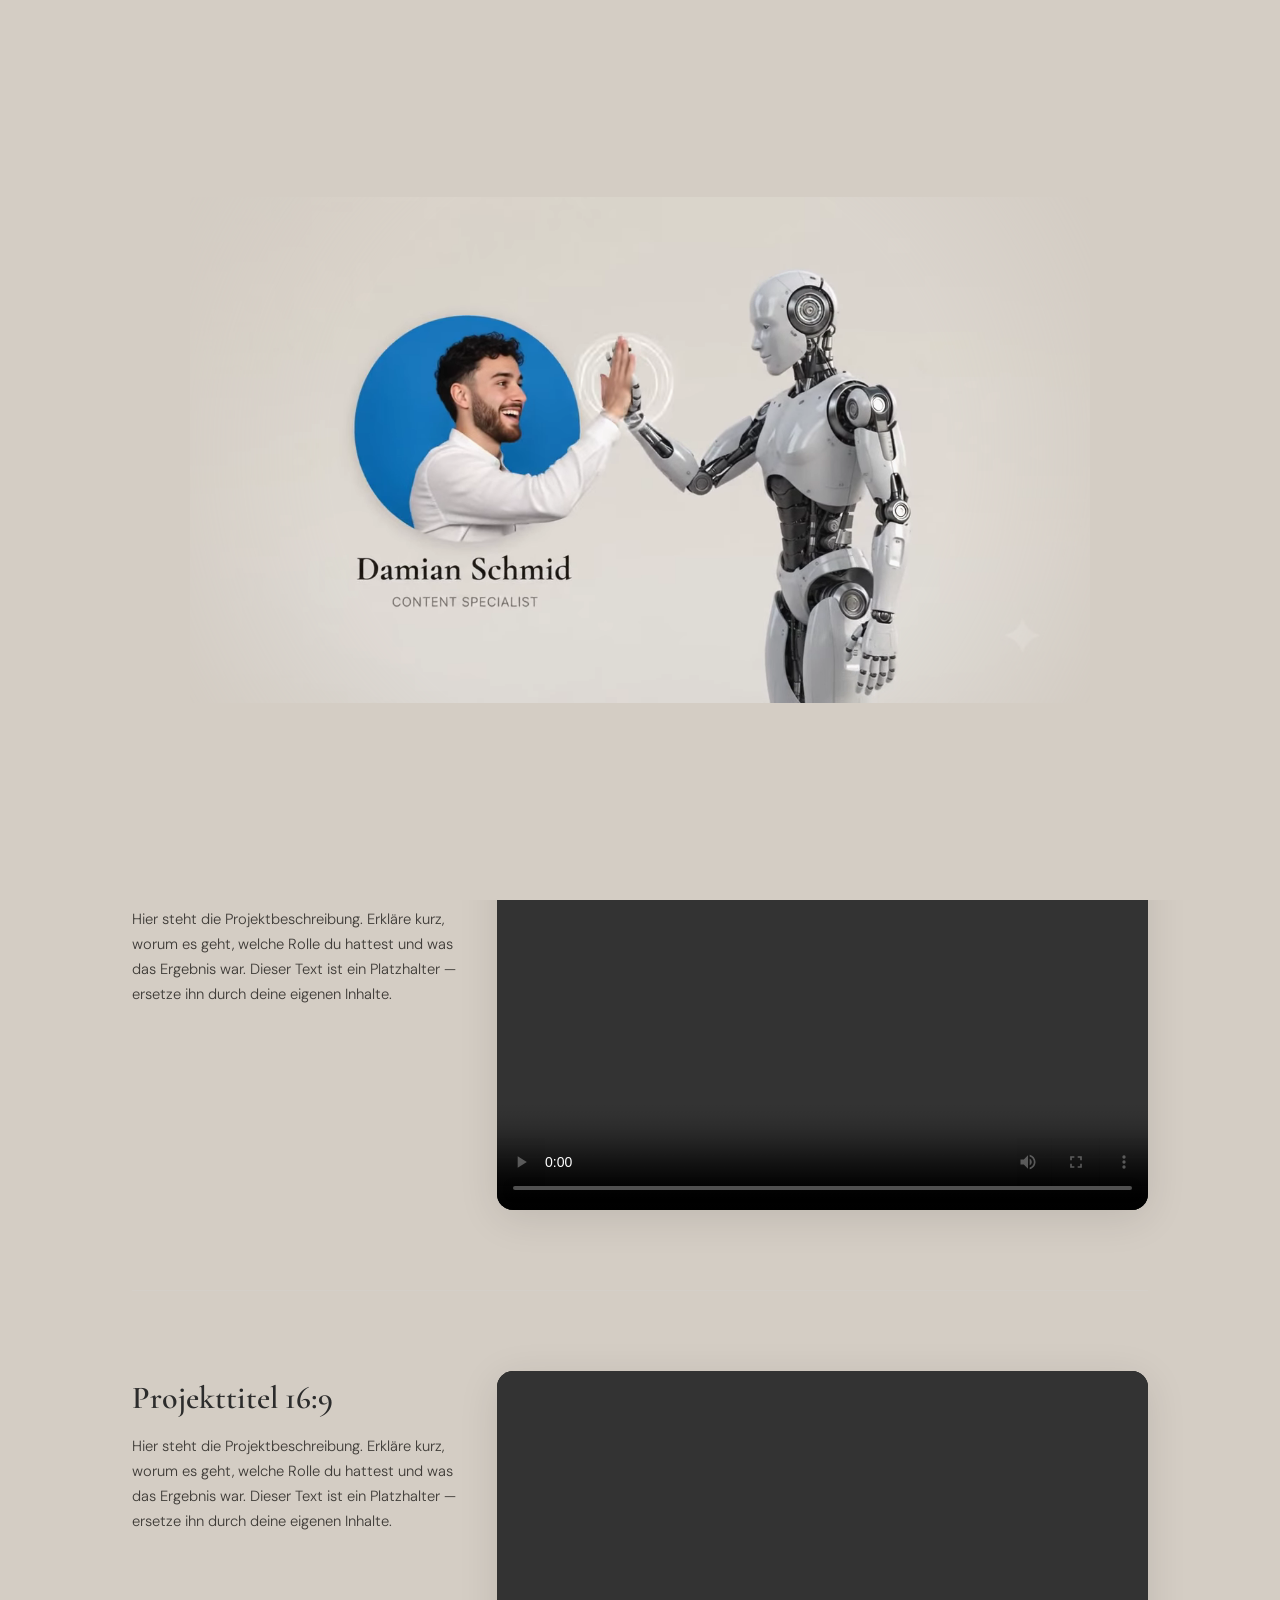
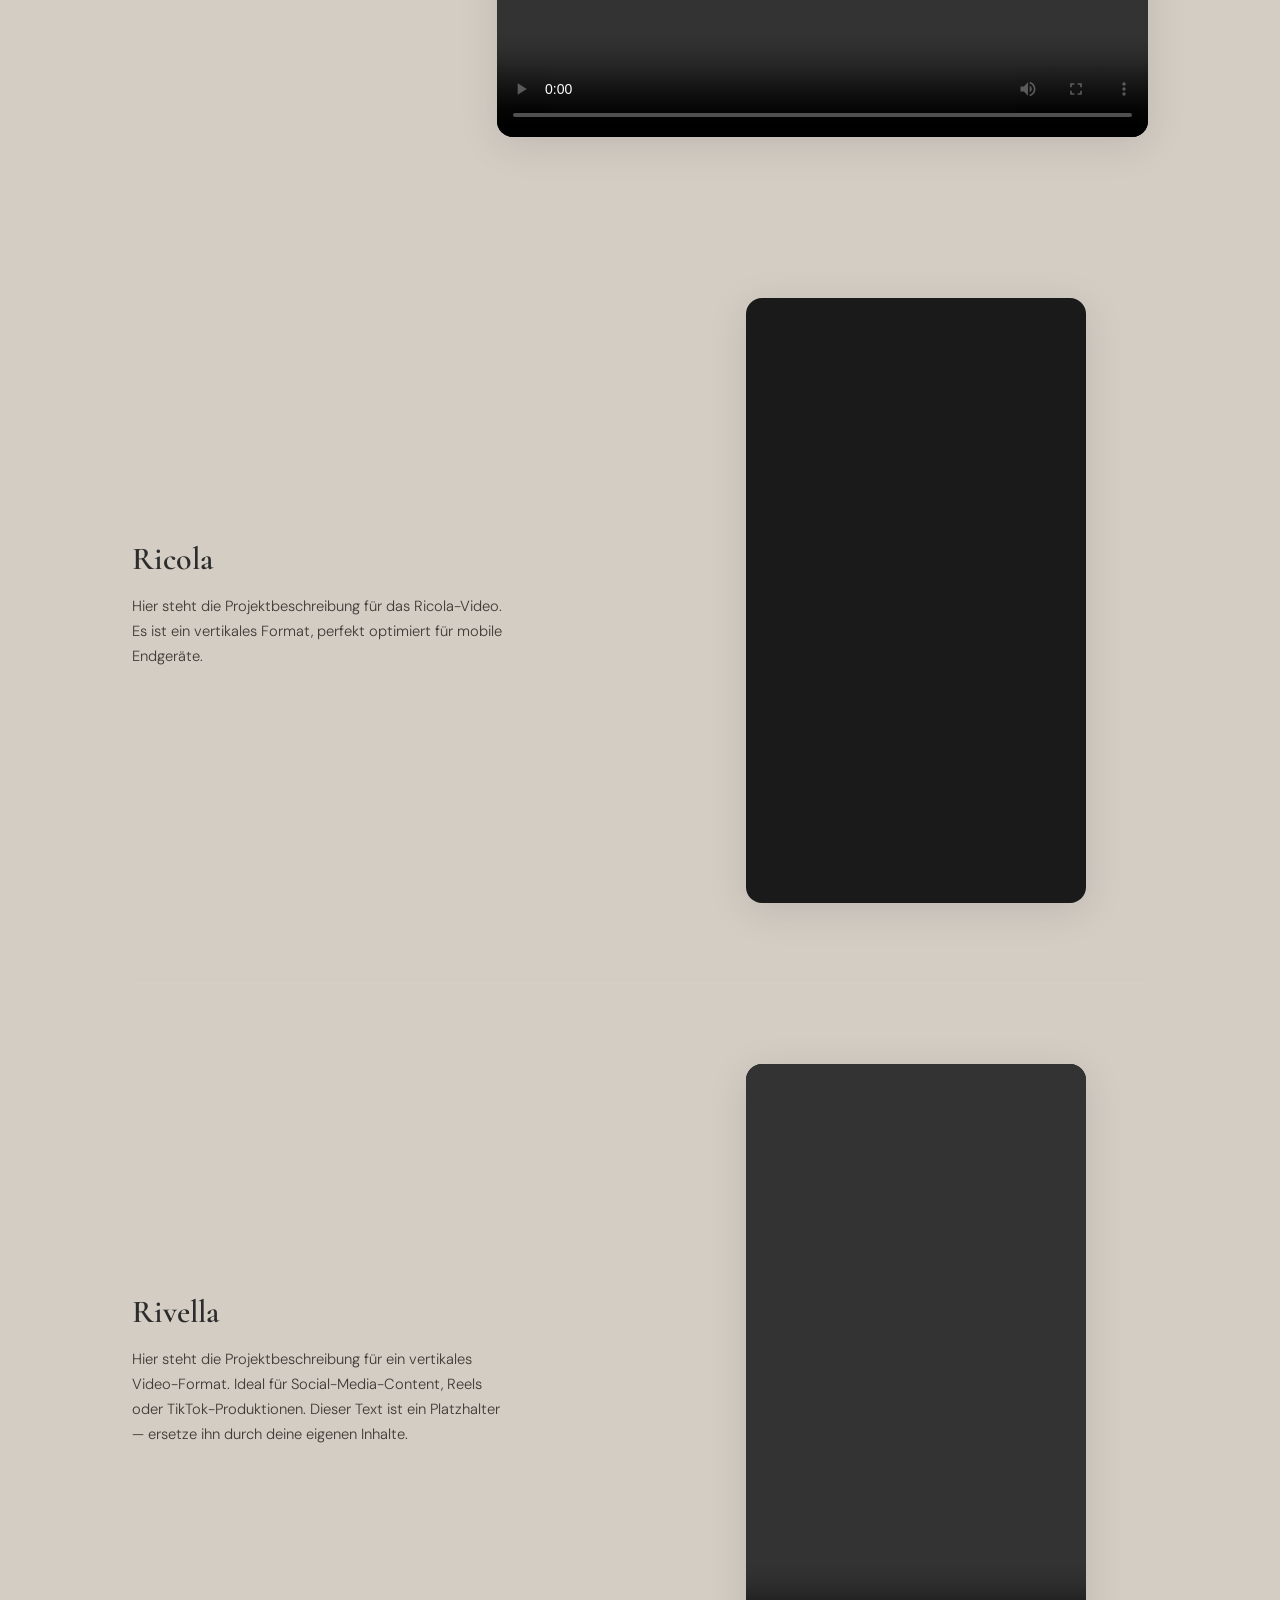
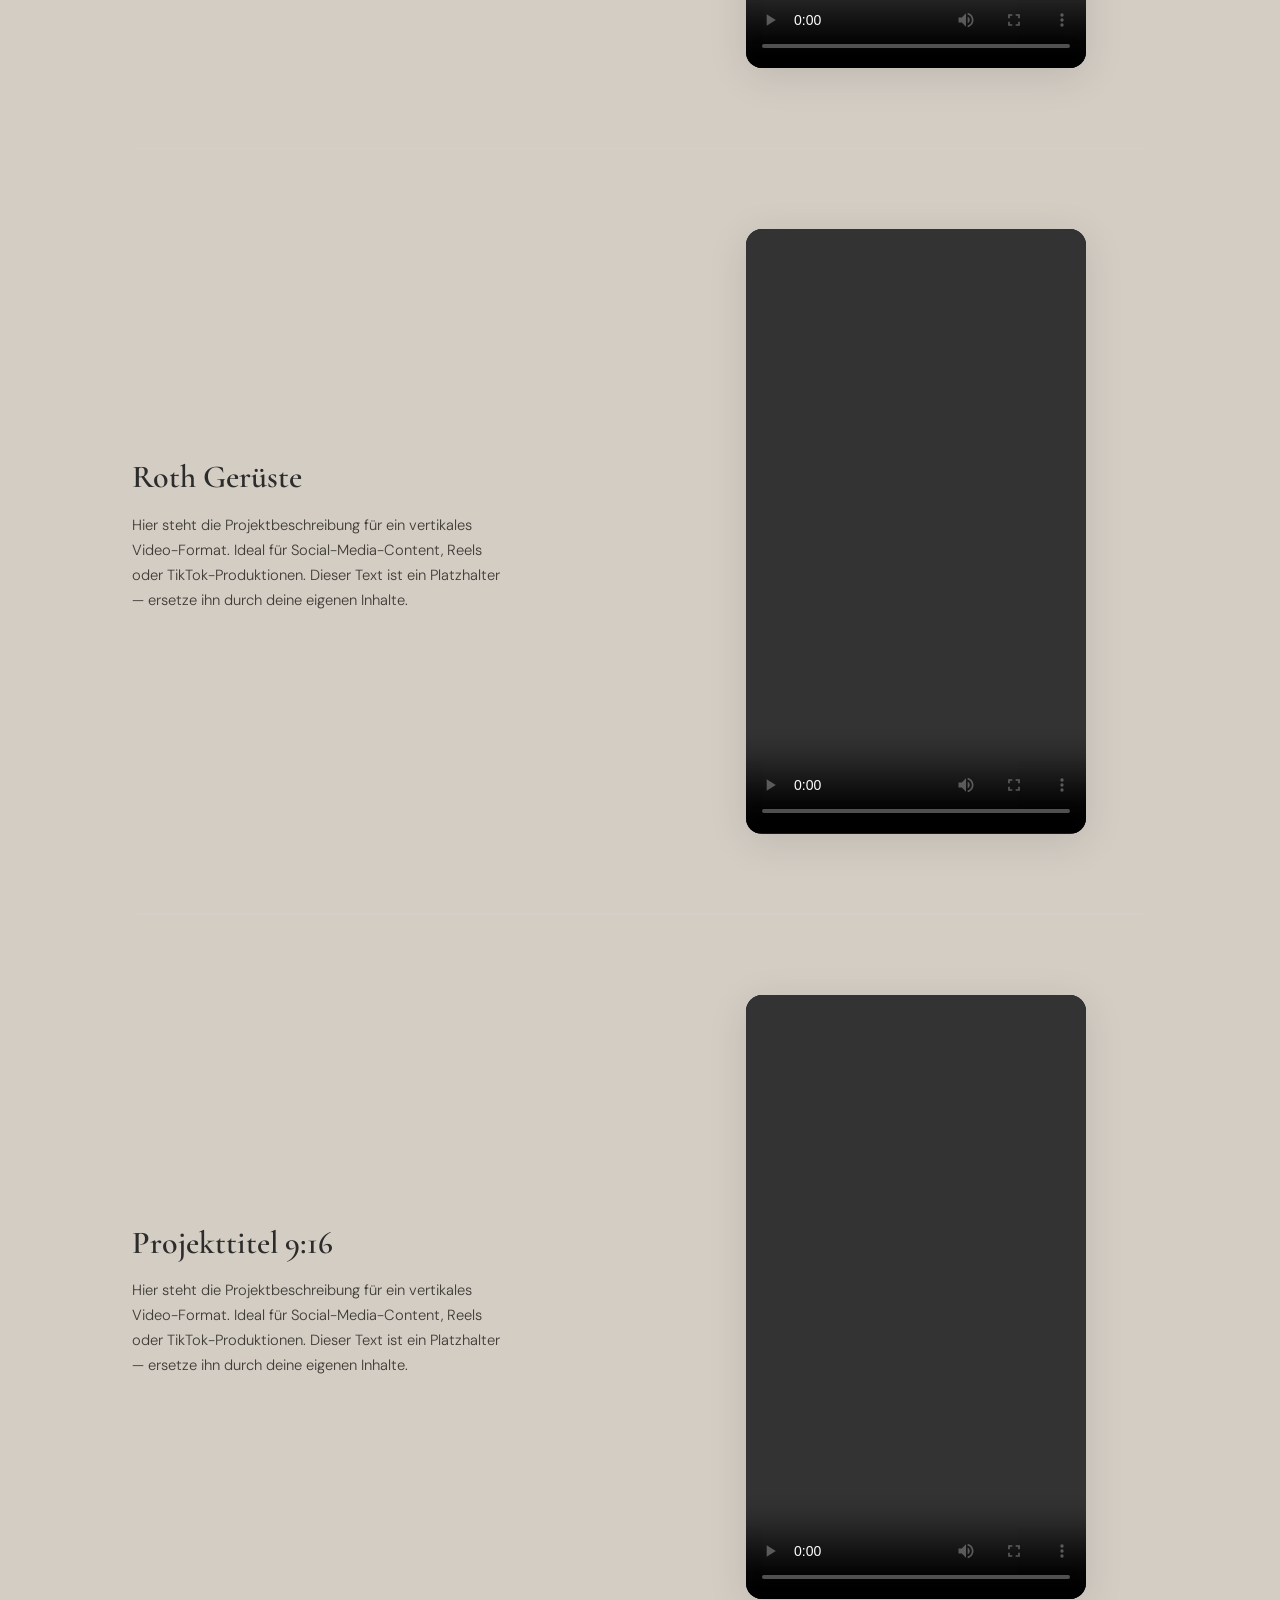
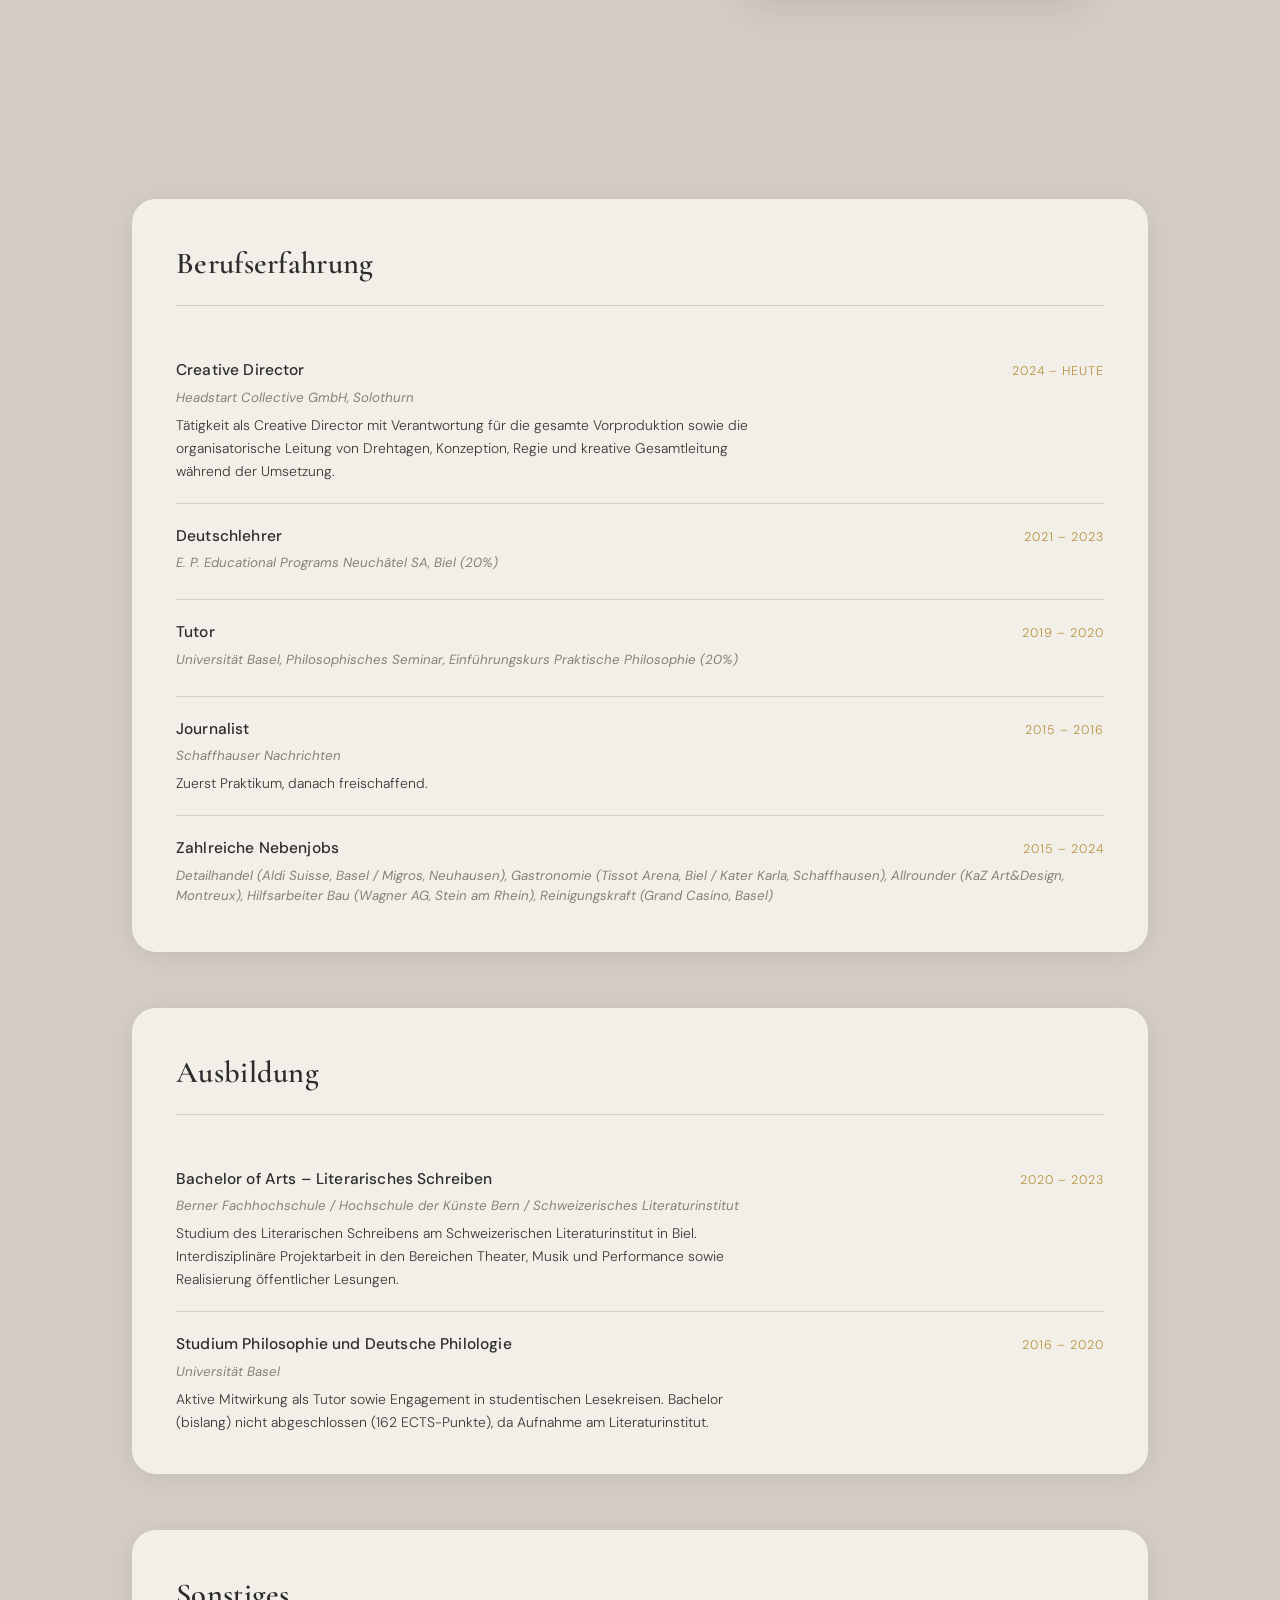
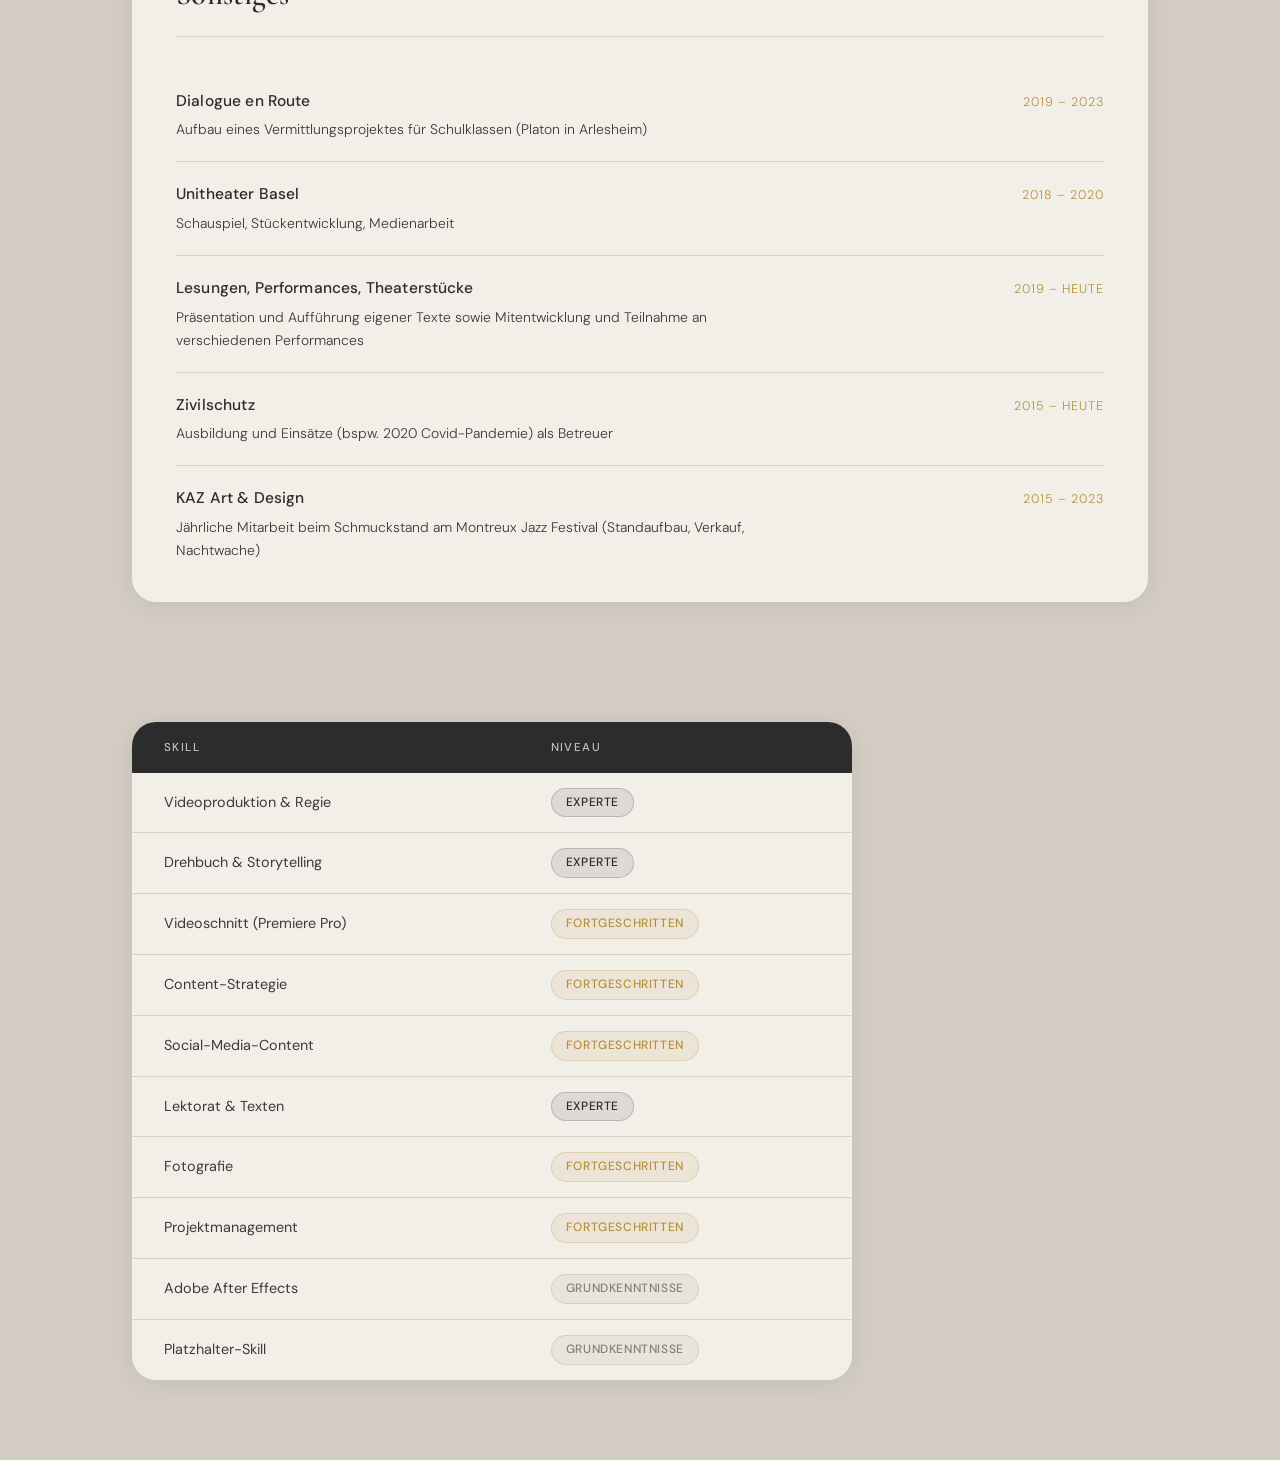
==== index.html @ 7daab833 "Add files via upload" ====
<!DOCTYPE html>
<html lang="de">

<head>
    <meta charset="utf-8">
    <meta name="viewport" content="width=device-width, initial-scale=1">
    <title>Portfolio Damian Schmid</title>

    <meta name="description" content="Portfolio von Damian Schmid - Content Specialist.">
    <meta property="og:title" content="Portfolio Damian Schmid">
    <meta property="og:description" content="Lebenslauf, Portfolio und Skills von Damian Schmid.">
    <meta property="og:image" content="Porftolio-Vorschau.png">
    <meta property="og:type" content="website">
    <meta name="robots" content="noindex, nofollow">

    <link rel="icon" href="favicon.ico" type="image/x-icon">

    <!-- Schriften: Cormorant Garamond (Display) + DM Sans (Body) -->
    <link rel="preconnect" href="https://fonts.googleapis.com">
    <link rel="preconnect" href="https://fonts.gstatic.com" crossorigin>
    <link href="https://fonts.googleapis.com/css2?family=Cormorant+Garamond:wght@400;500;600&family=DM+Sans:wght@300;400;500&display=swap" rel="stylesheet">

    <link rel="stylesheet" href="style.css">
</head>

<body>

<!-- ============================================================
     STARTBILDSCHIRM (Stage)
     Sichtbar beim ersten Laden. Wird beim Scrollen zur Kopfleiste.
     Klick auf Profilbild -> sanft zurück zum Start.
     ============================================================ -->
<div class="stage" id="stage">

    <!-- Linke Seite: Profilbild + Name + Untertitel -->
    <div class="profile-part">
        <img src="profilbild.jpg" class="profile-pic" alt="Damian Schmid" id="profilePic" title="Zurück zum Start">
        <div class="profile-text">
            <h1 class="name">Damian Schmid</h1>
            <p class="subtitle">Content Specialist</p>
        </div>
    </div>

    <!-- Navigation (nur sichtbar im Header-Modus) -->
    <nav class="main-nav" id="mainNav">
        <button class="nav-btn active" data-section="portfolio" onclick="showSection('portfolio')">Portfolio</button>
        <button class="nav-btn" data-section="cv" onclick="showSection('cv')">CV</button>
        <button class="nav-btn" data-section="skills" onclick="showSection('skills')">Skills</button>
    </nav>

    <!-- Rechte Seite: Intro-Video (erscheint beim Scrollen) -->
    <div class="video-part" id="videoPart">
        <div class="video-wrapper-16-9 video-container">
            <video id="myVideo" autoplay muted playsinline poster="vortest.png" class="local-video">
    <source src="test2_web.mp4" type="video/mp4">
    <source src="test2.webm" type="video/webm">
    Dein Browser unterstützt keine Videos.
</video>
        </div>
    </div>

</div><!-- /stage -->


<!-- ============================================================
     HAUPTINHALT
     Erscheint nach dem Startbildschirm. Enthält alle drei Sektionen.
     ============================================================ -->
<main class="main-content" id="mainContent">


    <!-- ----------------------------------------------------------
         SEKTION 1: PORTFOLIO
         Zwei Vorlagen als Platzhalter: 16:9 und 9:16.
         Einfach duplizieren für weitere Projekte.
         ---------------------------------------------------------- -->
    <section class="section-panel" id="section-portfolio">
        <div class="section-inner">
            <h1 class="section-main-title">Portfolio</h1>


            <!-- *** VORLAGE 1: 16:9 (Querformat) ***
                 Dupliziere diesen Block für weitere 16:9-Projekte. -->
            <article class="project-card project-landscape">
                <div class="project-info">
                    <h2 class="project-title">Video 16:9</h2>
                    <p class="project-desc">
                        Hier steht die Projektbeschreibung. Erkläre kurz, worum es geht, 
                        welche Rolle du hattest und was das Ergebnis war. 
                        Dieser Text ist ein Platzhalter — ersetze ihn durch deine eigenen Inhalte.
                    </p>
                </div>
                <div class="project-media">
                    <div class="video-frame ratio-16-9">
                        <!-- Ersetze "video-platzhalter.mp4" mit deiner Videodatei -->
                        <video controls playsinline poster="">
                            <source src="video-platzhalter.mp4" type="video/mp4">
                        </video>
                        <div class="video-placeholder-overlay">
                            <span class="placeholder-label">Video 16:9</span>
                        </div>
                    </div>
                </div>
            </article>

                    <!-- *** VORLAGE 1: 16:9 (Querformat) ***
                 Dupliziere diesen Block für weitere 16:9-Projekte. -->
            <article class="project-card project-landscape">
                <div class="project-info">
                    <h2 class="project-title">Projekttitel 16:9</h2>
                    <p class="project-desc">
                        Hier steht die Projektbeschreibung. Erkläre kurz, worum es geht, 
                        welche Rolle du hattest und was das Ergebnis war. 
                        Dieser Text ist ein Platzhalter — ersetze ihn durch deine eigenen Inhalte.
                    </p>
                </div>
                <div class="project-media">
                    <div class="video-frame ratio-16-9">
                        <!-- Ersetze "video-platzhalter.mp4" mit deiner Videodatei -->
                        <video controls playsinline poster="">
                            <source src="video-platzhalter.mp4" type="video/mp4">
                        </video>
                        <div class="video-placeholder-overlay">
                            <span class="placeholder-label">Video 16:9</span>
                        </div>
                    </div>
                </div>
            </article>

        <!-- *** VORLAGE 1: 16:9 (Querformat) ***
                 Dupliziere diesen Block für weitere 16:9-Projekte. -->
            <article class="project-card project-landscape">
                <div class="project-info">
                    <h2 class="project-title">Projekttitel 16:9</h2>
                    <p class="project-desc">
                        Hier steht die Projektbeschreibung. Erkläre kurz, worum es geht, 
                        welche Rolle du hattest und was das Ergebnis war. 
                        Dieser Text ist ein Platzhalter — ersetze ihn durch deine eigenen Inhalte.
                    </p>
                </div>
                <div class="project-media">
                    <div class="video-frame ratio-16-9">
                        <!-- Ersetze "video-platzhalter.mp4" mit deiner Videodatei -->
                        <video controls playsinline poster="">
                            <source src="video-platzhalter.mp4" type="video/mp4">
                        </video>
                        <div class="video-placeholder-overlay">
                            <span class="placeholder-label">Video 16:9</span>
                        </div>
                    </div>
                </div>
            </article>

         <article class="project-card project-portrait">
    <div class="project-info">
        <h2 class="project-title">Ricola</h2>
        <p class="project-desc">
            Hier steht die Projektbeschreibung für das Ricola-Video. 
            Es ist ein vertikales Format, perfekt optimiert für mobile Endgeräte.
        </p>
    </div>
    <div class="project-media">
        <div class="video-frame ratio-9-16">
            <iframe 
                src="https://www.youtube-nocookie.com/embed/hUsrRU0KSS8" 
                title="Ricola Video" 
                frameborder="0" 
                allow="accelerometer; clipboard-write; encrypted-media; gyroscope; picture-in-picture" 
                allowfullscreen>
            </iframe>
        </div>
    </div>
</article>



 <!-- *** VORLAGE 2: 9:16 (Hochformat / Vertikal) ***
                 Dupliziere diesen Block für weitere 9:16-Projekte. -->
            <article class="project-card project-portrait">
                <div class="project-info">
                    <h2 class="project-title">Rivella</h2>
                    <p class="project-desc">
                        Hier steht die Projektbeschreibung für ein vertikales Video-Format.
                        Ideal für Social-Media-Content, Reels oder TikTok-Produktionen.
                        Dieser Text ist ein Platzhalter — ersetze ihn durch deine eigenen Inhalte.
                    </p>
                </div>
                <div class="project-media">
                    <div class="video-frame ratio-9-16">
                        <!-- Ersetze "video-platzhalter-vertikal.mp4" mit deiner Videodatei -->
                        <video controls playsinline poster="">
                            <source src="video-platzhalter-vertikal.mp4" type="video/mp4">
                        </video>
                        <div class="video-placeholder-overlay">
                            <span class="placeholder-label">Video 9:16</span>
                        </div>
                    </div>
                </div>
            </article>

 <!-- *** VORLAGE 2: 9:16 (Hochformat / Vertikal) ***
                 Dupliziere diesen Block für weitere 9:16-Projekte. -->
            <article class="project-card project-portrait">
                <div class="project-info">
                    <h2 class="project-title">Roth Gerüste</h2>
                    <p class="project-desc">
                        Hier steht die Projektbeschreibung für ein vertikales Video-Format.
                        Ideal für Social-Media-Content, Reels oder TikTok-Produktionen.
                        Dieser Text ist ein Platzhalter — ersetze ihn durch deine eigenen Inhalte.
                    </p>
                </div>
                <div class="project-media">
                    <div class="video-frame ratio-9-16">
                        <!-- Ersetze "video-platzhalter-vertikal.mp4" mit deiner Videodatei -->
                        <video controls playsinline poster="">
                            <source src="video-platzhalter-vertikal.mp4" type="video/mp4">
                        </video>
                        <div class="video-placeholder-overlay">
                            <span class="placeholder-label">Video 9:16</span>
                        </div>
                    </div>
                </div>
            </article>

 <!-- *** VORLAGE 2: 9:16 (Hochformat / Vertikal) ***
                 Dupliziere diesen Block für weitere 9:16-Projekte. -->
            <article class="project-card project-portrait">
                <div class="project-info">
                    <h2 class="project-title">Projekttitel 9:16</h2>
                    <p class="project-desc">
                        Hier steht die Projektbeschreibung für ein vertikales Video-Format.
                        Ideal für Social-Media-Content, Reels oder TikTok-Produktionen.
                        Dieser Text ist ein Platzhalter — ersetze ihn durch deine eigenen Inhalte.
                    </p>
                </div>
                <div class="project-media">
                    <div class="video-frame ratio-9-16">
                        <!-- Ersetze "video-platzhalter-vertikal.mp4" mit deiner Videodatei -->
                        <video controls playsinline poster="">
                            <source src="video-platzhalter-vertikal.mp4" type="video/mp4">
                        </video>
                        <div class="video-placeholder-overlay">
                            <span class="placeholder-label">Video 9:16</span>
                        </div>
                    </div>
                </div>
            </article>


        </div>
    </section><!-- /section-portfolio -->


    <!-- ----------------------------------------------------------
         SEKTION 2: CV
         Direkt sichtbar (kein Aufklappen). 
         Drei Kategorien: Berufserfahrung, Ausbildung, Sonstiges.
         ---------------------------------------------------------- -->
    <section class="section-panel" id="section-cv">
        <div class="section-inner cv-layout">

            <!-- Berufserfahrung -->
            <div class="cv-block">
                <h2 class="cv-category-title">Berufserfahrung</h2>

                <div class="cv-entry">
                    <div class="cv-entry-header">
                        <h3 class="cv-entry-title">Creative Director</h3>
                        <span class="cv-entry-period">2024 – heute</span>
                    </div>
                    <p class="cv-entry-org">Headstart Collective GmbH, Solothurn</p>
                    <p class="cv-entry-desc">Tätigkeit als Creative Director mit Verantwortung für die gesamte Vorproduktion sowie die organisatorische Leitung von Drehtagen, Konzeption, Regie und kreative Gesamtleitung während der Umsetzung.</p>
                </div>

                <div class="cv-entry">
                    <div class="cv-entry-header">
                        <h3 class="cv-entry-title">Deutschlehrer</h3>
                        <span class="cv-entry-period">2021 – 2023</span>
                    </div>
                    <p class="cv-entry-org">E. P. Educational Programs Neuchâtel SA, Biel (20%)</p>
                </div>

                <div class="cv-entry">
                    <div class="cv-entry-header">
                        <h3 class="cv-entry-title">Tutor</h3>
                        <span class="cv-entry-period">2019 – 2020</span>
                    </div>
                    <p class="cv-entry-org">Universität Basel, Philosophisches Seminar, Einführungskurs Praktische Philosophie (20%)</p>
                </div>

                <div class="cv-entry">
                    <div class="cv-entry-header">
                        <h3 class="cv-entry-title">Journalist</h3>
                        <span class="cv-entry-period">2015 – 2016</span>
                    </div>
                    <p class="cv-entry-org">Schaffhauser Nachrichten</p>
                    <p class="cv-entry-desc">Zuerst Praktikum, danach freischaffend.</p>
                </div>

                <div class="cv-entry">
                    <div class="cv-entry-header">
                        <h3 class="cv-entry-title">Zahlreiche Nebenjobs</h3>
                        <span class="cv-entry-period">2015 – 2024</span>
                    </div>
                    <p class="cv-entry-org">Detailhandel (Aldi Suisse, Basel / Migros, Neuhausen), Gastronomie (Tissot Arena, Biel / Kater Karla, Schaffhausen), Allrounder (KaZ Art&amp;Design, Montreux), Hilfsarbeiter Bau (Wagner AG, Stein am Rhein), Reinigungskraft (Grand Casino, Basel)</p>
                </div>
            </div><!-- /Berufserfahrung -->

            <!-- Ausbildung -->
            <div class="cv-block">
                <h2 class="cv-category-title">Ausbildung</h2>

                <div class="cv-entry">
                    <div class="cv-entry-header">
                        <h3 class="cv-entry-title">Bachelor of Arts – Literarisches Schreiben</h3>
                        <span class="cv-entry-period">2020 – 2023</span>
                    </div>
                    <p class="cv-entry-org">Berner Fachhochschule / Hochschule der Künste Bern / Schweizerisches Literaturinstitut</p>
                    <p class="cv-entry-desc">Studium des Literarischen Schreibens am Schweizerischen Literaturinstitut in Biel. Interdisziplinäre Projektarbeit in den Bereichen Theater, Musik und Performance sowie Realisierung öffentlicher Lesungen.</p>
                </div>

                <div class="cv-entry">
                    <div class="cv-entry-header">
                        <h3 class="cv-entry-title">Studium Philosophie und Deutsche Philologie</h3>
                        <span class="cv-entry-period">2016 – 2020</span>
                    </div>
                    <p class="cv-entry-org">Universität Basel</p>
                    <p class="cv-entry-desc">Aktive Mitwirkung als Tutor sowie Engagement in studentischen Lesekreisen. Bachelor (bislang) nicht abgeschlossen (162 ECTS-Punkte), da Aufnahme am Literaturinstitut.</p>
                </div>
            </div><!-- /Ausbildung -->

            <!-- Sonstiges -->
            <div class="cv-block">
                <h2 class="cv-category-title">Sonstiges</h2>

                <div class="cv-entry">
                    <div class="cv-entry-header">
                        <h3 class="cv-entry-title">Dialogue en Route</h3>
                        <span class="cv-entry-period">2019 – 2023</span>
                    </div>
                    <p class="cv-entry-desc">Aufbau eines Vermittlungsprojektes für Schulklassen (Platon in Arlesheim)</p>
                </div>

                <div class="cv-entry">
                    <div class="cv-entry-header">
                        <h3 class="cv-entry-title">Unitheater Basel</h3>
                        <span class="cv-entry-period">2018 – 2020</span>
                    </div>
                    <p class="cv-entry-desc">Schauspiel, Stückentwicklung, Medienarbeit</p>
                </div>

                <div class="cv-entry">
                    <div class="cv-entry-header">
                        <h3 class="cv-entry-title">Lesungen, Performances, Theaterstücke</h3>
                        <span class="cv-entry-period">2019 – heute</span>
                    </div>
                    <p class="cv-entry-desc">Präsentation und Aufführung eigener Texte sowie Mitentwicklung und Teilnahme an verschiedenen Performances</p>
                </div>

                <div class="cv-entry">
                    <div class="cv-entry-header">
                        <h3 class="cv-entry-title">Zivilschutz</h3>
                        <span class="cv-entry-period">2015 – heute</span>
                    </div>
                    <p class="cv-entry-desc">Ausbildung und Einsätze (bspw. 2020 Covid-Pandemie) als Betreuer</p>
                </div>

                <div class="cv-entry">
                    <div class="cv-entry-header">
                        <h3 class="cv-entry-title">KAZ Art &amp; Design</h3>
                        <span class="cv-entry-period">2015 – 2023</span>
                    </div>
                    <p class="cv-entry-desc">Jährliche Mitarbeit beim Schmuckstand am Montreux Jazz Festival (Standaufbau, Verkauf, Nachtwache)</p>
                </div>
            </div><!-- /Sonstiges -->

        </div>
    </section><!-- /section-cv -->


    <!-- ----------------------------------------------------------
         SEKTION 3: SKILLS
         Tabelle mit zwei Spalten: Skill + Niveau.
         Platzhalter — ersetze die Zeilen durch deine eigenen Fähigkeiten.
         ---------------------------------------------------------- -->
    <section class="section-panel" id="section-skills">
        <div class="section-inner">

            <div class="skills-table-wrapper">
                <table class="skills-table">
                    <thead>
                        <tr>
                            <th>Skill</th>
                            <th>Niveau</th>
                        </tr>
                    </thead>
                    <tbody>
                        <!-- *** PLATZHALTER-ZEILEN ***
                             Dupliziere <tr>...</tr> für weitere Skills. 
                             Niveau-Klassen: niveau-experte / niveau-fortgeschritten / niveau-grundkenntnisse -->

                        <tr>
                            <td>Videoproduktion & Regie</td>
                            <td><span class="niveau-badge niveau-experte">Experte</span></td>
                        </tr>
                        <tr>
                            <td>Drehbuch & Storytelling</td>
                            <td><span class="niveau-badge niveau-experte">Experte</span></td>
                        </tr>
                        <tr>
                            <td>Videoschnitt (Premiere Pro)</td>
                            <td><span class="niveau-badge niveau-fortgeschritten">Fortgeschritten</span></td>
                        </tr>
                        <tr>
                            <td>Content-Strategie</td>
                            <td><span class="niveau-badge niveau-fortgeschritten">Fortgeschritten</span></td>
                        </tr>
                        <tr>
                            <td>Social-Media-Content</td>
                            <td><span class="niveau-badge niveau-fortgeschritten">Fortgeschritten</span></td>
                        </tr>
                        <tr>
                            <td>Lektorat & Texten</td>
                            <td><span class="niveau-badge niveau-experte">Experte</span></td>
                        </tr>
                        <tr>
                            <td>Fotografie</td>
                            <td><span class="niveau-badge niveau-fortgeschritten">Fortgeschritten</span></td>
                        </tr>
                        <tr>
                            <td>Projektmanagement</td>
                            <td><span class="niveau-badge niveau-fortgeschritten">Fortgeschritten</span></td>
                        </tr>
                        <tr>
                            <td>Adobe After Effects</td>
                            <td><span class="niveau-badge niveau-grundkenntnisse">Grundkenntnisse</span></td>
                        </tr>
                        <tr>
                            <td>Platzhalter-Skill</td>
                            <td><span class="niveau-badge niveau-grundkenntnisse">Grundkenntnisse</span></td>
                        </tr>
                    </tbody>
                </table>
            </div>

        </div>
    </section><!-- /section-skills -->


</main><!-- /main-content -->


<script src="script.js"></script>
</body>
</html>
---- style.css ----
/* ================================================================
   PORTFOLIO DAMIAN SCHMID — style.css
   ----------------------------------------------------------------
   Inhaltsverzeichnis:
   1.  CSS-Variablen & Reset
   2.  Stage (Startbildschirm + Kopfleiste)
   3.  Stage: Profilbild & Text
   4.  Stage: Intro-Video (3:4)
   5.  Stage: Navigation (Header-Buttons)
   6.  Hauptinhalt (main-content)
   7.  Sektions-Wechsel (Portfolio / CV / Skills)
   8.  Portfolio: Projektkarten (16:9 & 9:16)
   9.  CV: Layout & Einträge
   10. Skills: Tabelle
   11. Übergänge & Animationen
   ================================================================ */


/* ----------------------------------------------------------------
   1. CSS-VARIABLEN & RESET
   ---------------------------------------------------------------- */
:root {
    /* Farben */
    --bg:           #d4cdc4;          /* Warmes Grau-Beige (Hintergrund) */
    --surface:      #f2efe9;          /* Heller: Karten & Sektionen */
    --border:       #d4cfc8;          /* Dezente Trennlinien */
    --accent:       #2c2c2c;          /* Fast-Schwarz für Titel */
    --text:         #3d3a36;          /* Dunkler Fließtext */
    --muted:        #888078;          /* Gedämpfte Hilfstexte */
    --highlight:    #b5903a;          /* Goldton als Akzent */
    --nav-active:   #2c2c2c;          /* Aktiver Nav-Button */
    --nav-inactive: #888078;          /* Inaktiver Nav-Button */

    /* Schriften */
    --font-display: 'Cormorant Garamond', Georgia, serif;
    --font-body:    'DM Sans', sans-serif;

    /* Radien & Schatten */
    --radius-sm:    8px;
    --radius-md:    16px;
    --radius-lg:    24px;
    --shadow-soft:  0 4px 24px rgba(0,0,0,0.08);
    --shadow-card:  0 8px 40px rgba(0,0,0,0.10);

    /* Header-Höhe (wird für Scrollverhalten gebraucht) */
    --header-h:     72px;
}

*, *::before, *::after { box-sizing: border-box; margin: 0; padding: 0; }

html { scroll-behavior: smooth; }

body {
    font-family: var(--font-body);
    background: var(--bg);
    color: var(--text);
    line-height: 1.65;
    min-height: 100vh;
    overflow-x: hidden;
}


/* 2. Main-Content (der scrollbare Bereich wird heller) */
.main-content {
    /* Wir machen den Bereich etwas heller als den Body */
    background: color-mix(in srgb, var(--bg), white 10%);
    
    padding-top: calc(var(--header-h) + 40px);
    min-height: 100vh;
    position: relative;
    z-index: 10;
}


/* ----------------------------------------------------------------
   2. & 4. STAGE: FULLSCREEN VIDEO INTRO
   ---------------------------------------------------------------- */
/* ----------------------------------------------------------------
   2. & 4. STAGE: 9:16 VIDEO ZENTRIERT
   ---------------------------------------------------------------- */
/* Stage hält das Profilbild in der Mitte */
.stage {
    position: fixed;
    top: 0; left: 0;
    width: 100%; height: 100vh;
    z-index: 100;
    background: var(--bg);
    display: flex;
    align-items: center;
    justify-content: center;
}


/* Der Video-Container als festes Overlay */
.video-part {
    position: absolute;
    top: 0; left: 0;
    width: 100vw;
    height: 100vh;
    display: flex;
    align-items: center;
    justify-content: center;
    background: var(--bg); /* Deckt den Hintergrund ab */
    z-index: 200;
    transition: opacity 0.5s ease;
}

/* 16:9 Format erzwingen */
.video-wrapper-16-9 {
    width: 80%;       /* 80% Breite vom Bildschirm */
    max-width: 900px; /* Nie breiter als 900px */
    aspect-ratio: 16 / 9;
    overflow: hidden;

}

.video-wrapper-16-9 {
    background-color: var(--bg); /* Garantiert Farbeinheit */
    border: none;
    box-shadow: none;
    /* Der Edge-Killer: Ein weicher Verlauf, der die Kante verschluckt */
    mask-image: radial-gradient(circle at center, black 60%, transparent 100%);
    -webkit-mask-image: radial-gradient(circle at center, black 60%, transparent 100%);
}


.local-video {
    width: 100%;
    height: 100%;
    object-fit: cover;
}


.local-video {
    /* Passt das Video per Code an den neuen Hintergrund an */
    filter: brightness(1.05) contrast(0.95); 
}


/* Header-Mode: Video ausblenden */
.stage.header-mode .video-part {
    opacity: 0;
    pointer-events: none;
}

/* ----------------------------------------------------------------
   3. STAGE: PROFILBILD & TEXT
   ---------------------------------------------------------------- */
.profile-part {
    display: flex;
    flex-direction: column;
    align-items: center;
    text-align: center;
    flex-shrink: 0;
    transition:
        transform    0.7s cubic-bezier(0.4, 0, 0.2, 1),
        flex-direction 0.5s ease,
        gap          0.5s ease;
}

/* Profilbild — groß im Startbildschirm */
.profile-pic {
    width: 180px;
    height: 180px;
    border-radius: 50%;
    object-fit: cover;
    object-position: 40% 0%;
    cursor: pointer;
    transition:
        width    0.7s cubic-bezier(0.4, 0, 0.2, 1),
        height   0.7s cubic-bezier(0.4, 0, 0.2, 1),
        box-shadow 0.3s ease;
    box-shadow: 0 4px 20px rgba(0,0,0,0.12);
}

.profile-pic:hover {
    box-shadow: 0 6px 28px rgba(0,0,0,0.18);
}

/* Name */
.name {
    font-family: var(--font-display);
    font-size: 2.6rem;
    font-weight: 600;
    color: var(--accent);
    letter-spacing: 0.01em;
    margin-top: 20px;
    line-height: 1.15;
    transition: font-size 0.7s cubic-bezier(0.4, 0, 0.2, 1), margin-top 0.5s ease;
}

/* Untertitel */
.subtitle {
    font-family: var(--font-body);
    font-size: 0.9rem;
    font-weight: 300;
    color: var(--muted);
    letter-spacing: 0.12em;
    text-transform: uppercase;
    margin-top: 6px;
    transition: font-size 0.5s ease, opacity 0.5s ease, margin-top 0.5s ease;
}

/* --- HEADER-MODE: Profil wird zur Zeile --- */
.stage.header-mode .profile-part {
    flex-direction: row;
    align-items: center;
    gap: 14px;
}

.stage.header-mode .profile-pic {
    width: 42px;
    height: 42px;
}

.stage.header-mode .profile-text {
    display: flex;
    flex-direction: column;
    align-items: flex-start;
    gap: 0;
}

.stage.header-mode .name {
    font-size: 1.05rem;
    margin-top: 0;
}

.stage.header-mode .subtitle {
    font-size: 0.7rem;
    margin-top: 1px;
    letter-spacing: 0.1em;
}




/* ----------------------------------------------------------------
   5. STAGE: NAVIGATION (nur im Header-Modus)
   ---------------------------------------------------------------- */
/* 1. Header oben anheften */
.stage.header-mode {
    position: sticky; /* Sticky statt fixed, damit es mit dem Inhalt scrollt */
    top: 0;
    height: var(--header-h);
    z-index: 100;
    display: flex;
    justify-content: space-between; /* Profil links, Nav rechts */
    align-items: center;
    padding: 0 32px;
    background: #c9c2b9;
    border-bottom: 1px solid var(--border);
}

/* 2. Main-Content muss unter dem Header starten */
.main-content {
    margin-top: 0; /* Kein 100vh mehr */
    padding-top: calc(var(--header-h) + 40px); /* Platz für den Sticky-Header */
    min-height: 100vh;
}

/* 3. Profil im Header-Modus sauber ausrichten */
.stage.header-mode .profile-part {
    flex-direction: row;
    gap: 16px;
}

.main-nav {
    display: flex;
    align-items: center;
    gap: 4px;
    
    /* NEU: Absolut positionieren, damit es die Zentrierung nicht zerstört */
    position: absolute; 
    right: 32px;        
    
    opacity: 0;
    pointer-events: none;
    transition: opacity 0.4s ease 0.1s;
}

/* Nur sichtbar im Header-Modus */
.stage.header-mode .main-nav {
    opacity: 1;
    pointer-events: all;
}

/* Nav-Buttons */
.nav-btn {
    font-family: var(--font-body);
    font-size: 0.82rem;
    font-weight: 400;
    letter-spacing: 0.06em;
    text-transform: uppercase;
    color: var(--nav-inactive);
    background: transparent;
    border: none;
    padding: 8px 16px;
    border-radius: 20px;
    cursor: pointer;
    transition: color 0.2s ease, background 0.2s ease;
    white-space: nowrap;
}

.nav-btn:hover {
    color: var(--accent);
    background: rgba(0,0,0,0.05);
}

/* Aktiver Tab: klar hervorgehoben */
.nav-btn.active {
    color: var(--surface);
    background: var(--nav-active);
    font-weight: 500;
}


/* ----------------------------------------------------------------
   6. HAUPTINHALT (main-content)
   ----------------------------------------------------------------
   Startet unter dem Startbildschirm.
   Padding-top = var(--header-h) damit Inhalt nicht unter
   dem Sticky-Header verschwindet.
   ---------------------------------------------------------------- */
.main-content {
            
    padding-top: calc(var(--header-h) + 48px);
    min-height: 100vh;
    position: relative;
    z-index: 10;
    background: var(--bg);
}

.section-main-title {
    font-family: var(--font-display);
    font-size: 3.5rem;
    font-weight: 500;
    color: var(--accent);
    margin-bottom: 40px;
    padding-bottom: 12px;
    border-bottom: 1px solid var(--border); /* Dezente Linie passend zum Design */
    letter-spacing: -0.01em;
}


/* ----------------------------------------------------------------
   7. SEKTIONS-WECHSEL (Portfolio / CV / Skills)
   ---------------------------------------------------------------- */
.section-panel {
    display: block;
    opacity: 1;
    transform: translateY(12px);
    transition: opacity 0.4s ease, transform 0.4s ease;
    margin-top: 40px;
}



/* Gemeinsamer innerer Bereich */
.section-inner {
    max-width: 1080px;
    margin: 0 auto;
    padding: 0 32px 80px;
}


/* ----------------------------------------------------------------
   8. PORTFOLIO: PROJEKTKARTEN
   ----------------------------------------------------------------
   .project-landscape = 16:9
   .project-portrait  = 9:16
   Beide haben: Titel + Beschreibung links, Video rechts.
   ---------------------------------------------------------------- */

/* Abstand zwischen Karten */
.project-card {
    display: grid;
    gap: 40px;
    align-items: start;
    margin-bottom: 80px;
    padding-bottom: 80px;
    border-bottom: 1px solid var(--border);
}

.project-card:last-child {
    border-bottom: none;
    margin-bottom: 0;
}

/* 16:9: Text links, Video rechts (größer) */
.project-landscape {
    grid-template-columns: 1fr 2fr;   /* Text 1/3, Video 2/3 */
}

/* 9:16: Text links, Video rechts (schmal) */
.project-portrait {
    grid-template-columns: 1fr 0.7fr; /* Text nimmt mehr Platz, Video ist schlank */
    align-items: center;
}

/* Text-Seite */
.project-info {
    padding-top: 8px;
}

.project-title {
    font-family: var(--font-display);
    font-size: 2rem;
    font-weight: 600;
    color: var(--accent);
    line-height: 1.2;
    margin-bottom: 16px;
}

.project-desc {
    font-size: 0.92rem;
    color: var(--text);
    line-height: 1.7;
    font-weight: 300;
    max-width: 38ch;
}

/* Video-Seite: der Rahmen */
.video-frame {
    position: relative;
    background: #1a1a1a;
    border-radius: var(--radius-md);
    overflow: hidden;
    box-shadow: var(--shadow-card);
    width: 100%;
}

/* Erlaube Iframes in deinem Container */
.video-frame iframe {
    position: absolute;
    top: 0;
    left: 0;
    width: 100%;
    height: 100%;
    border: none;
    z-index: 10;
}

.video-frame iframe ~ video {
    display: none;
}


/* 16:9 Seitenverhältnis */
.ratio-16-9 {
    aspect-ratio: 16 / 9;
}

/* 9:16 Seitenverhältnis */
.ratio-9-16 {
    aspect-ratio: 9 / 16;
    max-width: 340px;   /* Nicht zu breit auf großen Bildschirmen */
}

/* Video füllt Rahmen */
.video-frame video {
    position: absolute;
    top: 0; left: 0;
    width: 100%; height: 100%;
    object-fit: cover;
    display: block;
}

/* Platzhalter-Overlay (erscheint wenn keine Video-Datei vorhanden) */
.video-placeholder-overlay {
    position: absolute;
    inset: 0;
    display: flex;
    align-items: center;
    justify-content: center;
    background: linear-gradient(135deg, #1a1a1a 0%, #2d2d2d 100%);
    pointer-events: none;
}

/* Wenn ein echtes Video geladen ist, Overlay ausblenden */
.video-frame video:not([src=""]) ~ .video-placeholder-overlay {
    display: none;
}

.placeholder-label {
    font-family: var(--font-display);
    font-size: 1.4rem;
    color: rgba(255,255,255,0.25);
    letter-spacing: 0.08em;
    user-select: none;
}

/* Responsive: unter 900px untereinander */
@media (max-width: 900px) {
    .project-landscape,
    .project-portrait {
        grid-template-columns: 1fr;
    }
    .ratio-9-16 {
        max-width: 260px;
        margin: 0 auto;
    }
}


/* ----------------------------------------------------------------
   9. CV: LAYOUT & EINTRÄGE
   ---------------------------------------------------------------- */
.cv-layout {
    display: flex;
    flex-direction: column;
    gap: 56px;
}

/* Kategorie-Block */
.cv-block {
    background: var(--surface);
    border-radius: var(--radius-lg);
    padding: 40px 44px;
    box-shadow: var(--shadow-soft);
}

/* Kategorie-Titel (Berufserfahrung / Ausbildung / Sonstiges) */
.cv-category-title {
    font-family: var(--font-display);
    font-size: 1.9rem;
    font-weight: 600;
    color: var(--accent);
    letter-spacing: 0.01em;
    margin-bottom: 32px;
    padding-bottom: 16px;
    border-bottom: 1px solid var(--border);
}

/* Einzelner Eintrag */
.cv-entry {
    padding: 20px 0;
    border-bottom: 1px solid var(--border);
}

.cv-entry:last-child {
    border-bottom: none;
    padding-bottom: 0;
}

/* Zeile: Titel + Zeitraum */
.cv-entry-header {
    display: flex;
    align-items: baseline;
    justify-content: space-between;
    gap: 16px;
    flex-wrap: wrap;
    margin-bottom: 4px;
}

.cv-entry-title {
    font-family: var(--font-body);
    font-size: 0.97rem;
    font-weight: 500;
    color: var(--accent);
    letter-spacing: 0.01em;
}

.cv-entry-period {
    font-family: var(--font-body);
    font-size: 0.78rem;
    font-weight: 300;
    color: var(--highlight);
    letter-spacing: 0.08em;
    white-space: nowrap;
    text-transform: uppercase;
}

/* Organisation / Arbeitgeber */
.cv-entry-org {
    font-size: 0.83rem;
    font-style: italic;
    color: var(--muted);
    margin-bottom: 6px;
    line-height: 1.5;
}

/* Beschreibungstext */
.cv-entry-desc {
    font-size: 0.87rem;
    color: var(--text);
    line-height: 1.65;
    font-weight: 300;
    max-width: 64ch;
}

@media (max-width: 640px) {
    .cv-block {
        padding: 28px 24px;
    }
    .cv-entry-header {
        flex-direction: column;
        gap: 2px;
    }
}


/* ----------------------------------------------------------------
   10. SKILLS: TABELLE
   ---------------------------------------------------------------- */
.skills-table-wrapper {
    background: var(--surface);
    border-radius: var(--radius-lg);
    box-shadow: var(--shadow-soft);
    overflow: hidden;
    max-width: 720px;
}

.skills-table {
    width: 100%;
    border-collapse: collapse;
    font-family: var(--font-body);
}

/* Kopfzeile */
.skills-table thead tr {
    background: var(--accent);
}

.skills-table th {
    padding: 16px 32px;
    text-align: left;
    font-size: 0.72rem;
    font-weight: 500;
    letter-spacing: 0.12em;
    text-transform: uppercase;
    color: rgba(255,255,255,0.7);
}

/* Datenzeilen */
.skills-table tbody tr {
    border-bottom: 1px solid var(--border);
    transition: background 0.18s ease;
}

.skills-table tbody tr:last-child {
    border-bottom: none;
}

.skills-table tbody tr:hover {
    background: rgba(0,0,0,0.03);
}

.skills-table td {
    padding: 15px 32px;
    font-size: 0.9rem;
    color: var(--text);
    font-weight: 400;
}

/* Niveau-Badges */
.niveau-badge {
    display: inline-block;
    padding: 4px 14px;
    border-radius: 20px;
    font-size: 0.75rem;
    font-weight: 500;
    letter-spacing: 0.05em;
    text-transform: uppercase;
}

.niveau-experte {
    background: rgba(44, 44, 44, 0.1);
    color: var(--accent);
    border: 1px solid rgba(44, 44, 44, 0.2);
}

.niveau-fortgeschritten {
    background: rgba(181, 144, 58, 0.1);
    color: var(--highlight);
    border: 1px solid rgba(181, 144, 58, 0.25);
}

.niveau-grundkenntnisse {
    background: rgba(136, 128, 120, 0.1);
    color: var(--muted);
    border: 1px solid rgba(136, 128, 120, 0.2);
}

@media (max-width: 640px) {
    .skills-table th,
    .skills-table td {
        padding: 12px 20px;
    }
}


/* ----------------------------------------------------------------
   11. ÜBERGÄNGE & ANIMATIONEN
   ---------------------------------------------------------------- */

/* Sanfter Einblend-Effekt beim Sektions-Wechsel */
@keyframes fadeSlideIn {
    from { opacity: 0; transform: translateY(16px); }
    to   { opacity: 1; transform: translateY(0); }
}

.section-panel.active {
    animation: fadeSlideIn 0.45s cubic-bezier(0.4, 0, 0.2, 1) forwards;
}

/* Karten-Hover-Effekt */
.project-card:hover .video-frame {
    box-shadow: 0 12px 50px rgba(0,0,0,0.15);
    transition: box-shadow 0.3s ease;
}

/* Skills-Zeilen leicht verzögert einblenden */
.skills-table tbody tr {
    animation: fadeSlideIn 0.3s ease backwards;
}
.skills-table tbody tr:nth-child(1)  { animation-delay: 0.05s; }
.skills-table tbody tr:nth-child(2)  { animation-delay: 0.10s; }
.skills-table tbody tr:nth-child(3)  { animation-delay: 0.15s; }
.skills-table tbody tr:nth-child(4)  { animation-delay: 0.20s; }
.skills-table tbody tr:nth-child(5)  { animation-delay: 0.25s; }
.skills-table tbody tr:nth-child(6)  { animation-delay: 0.30s; }
.skills-table tbody tr:nth-child(7)  { animation-delay: 0.35s; }
.skills-table tbody tr:nth-child(8)  { animation-delay: 0.40s; }
.skills-table tbody tr:nth-child(9)  { animation-delay: 0.45s; }
.skills-table tbody tr:nth-child(10) { animation-delay: 0.50s; }
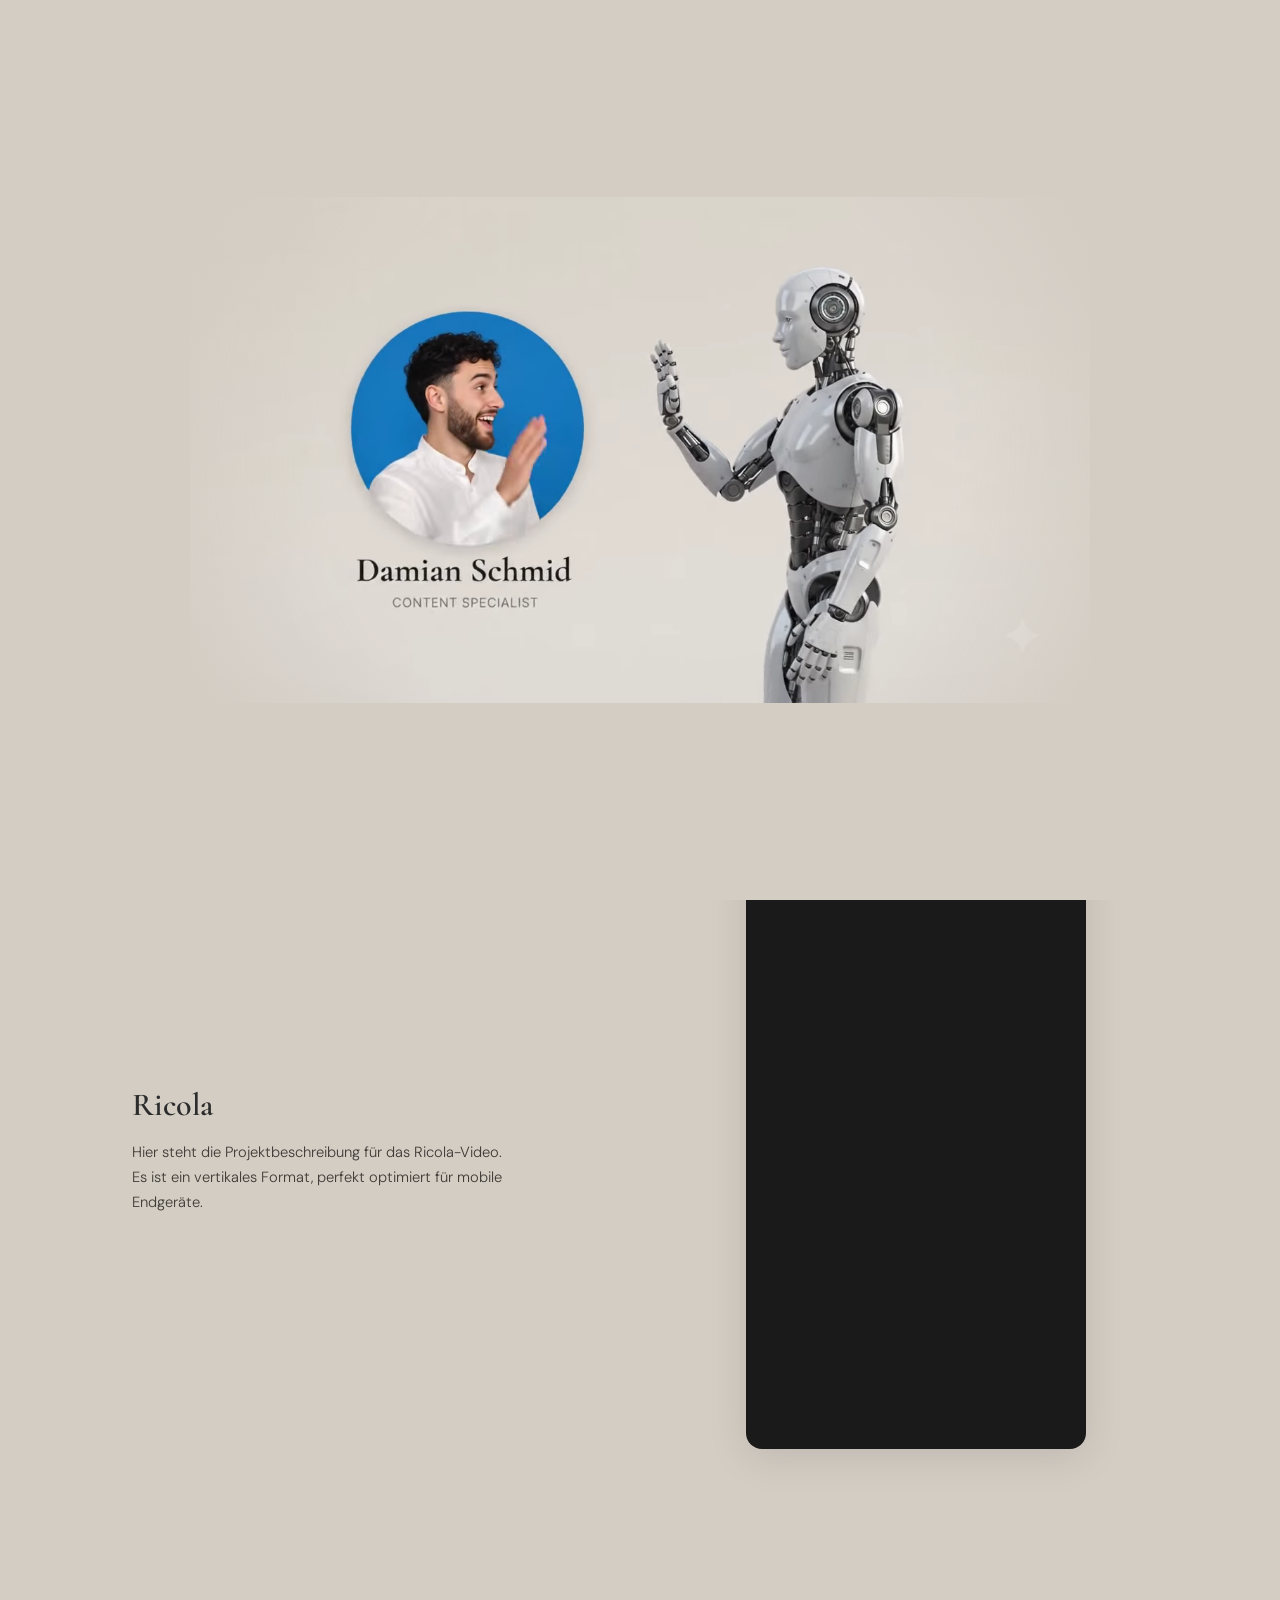
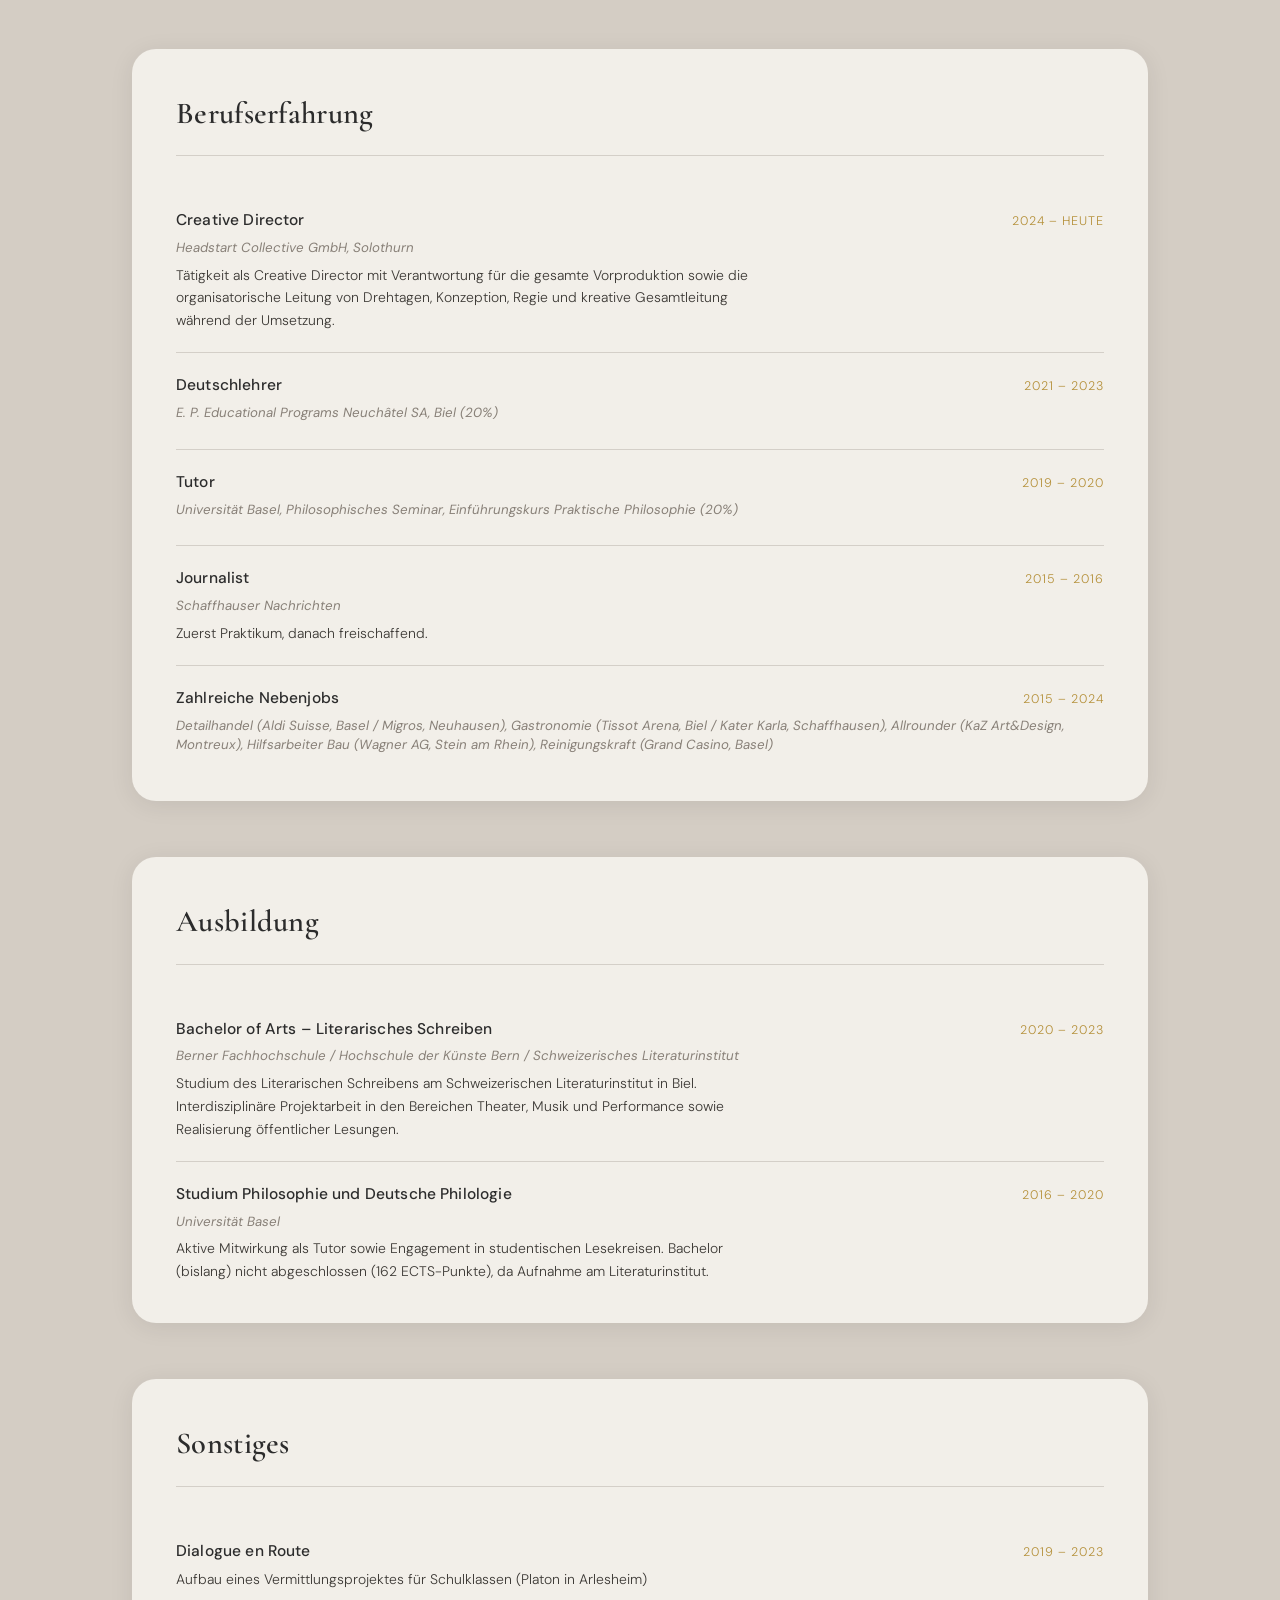
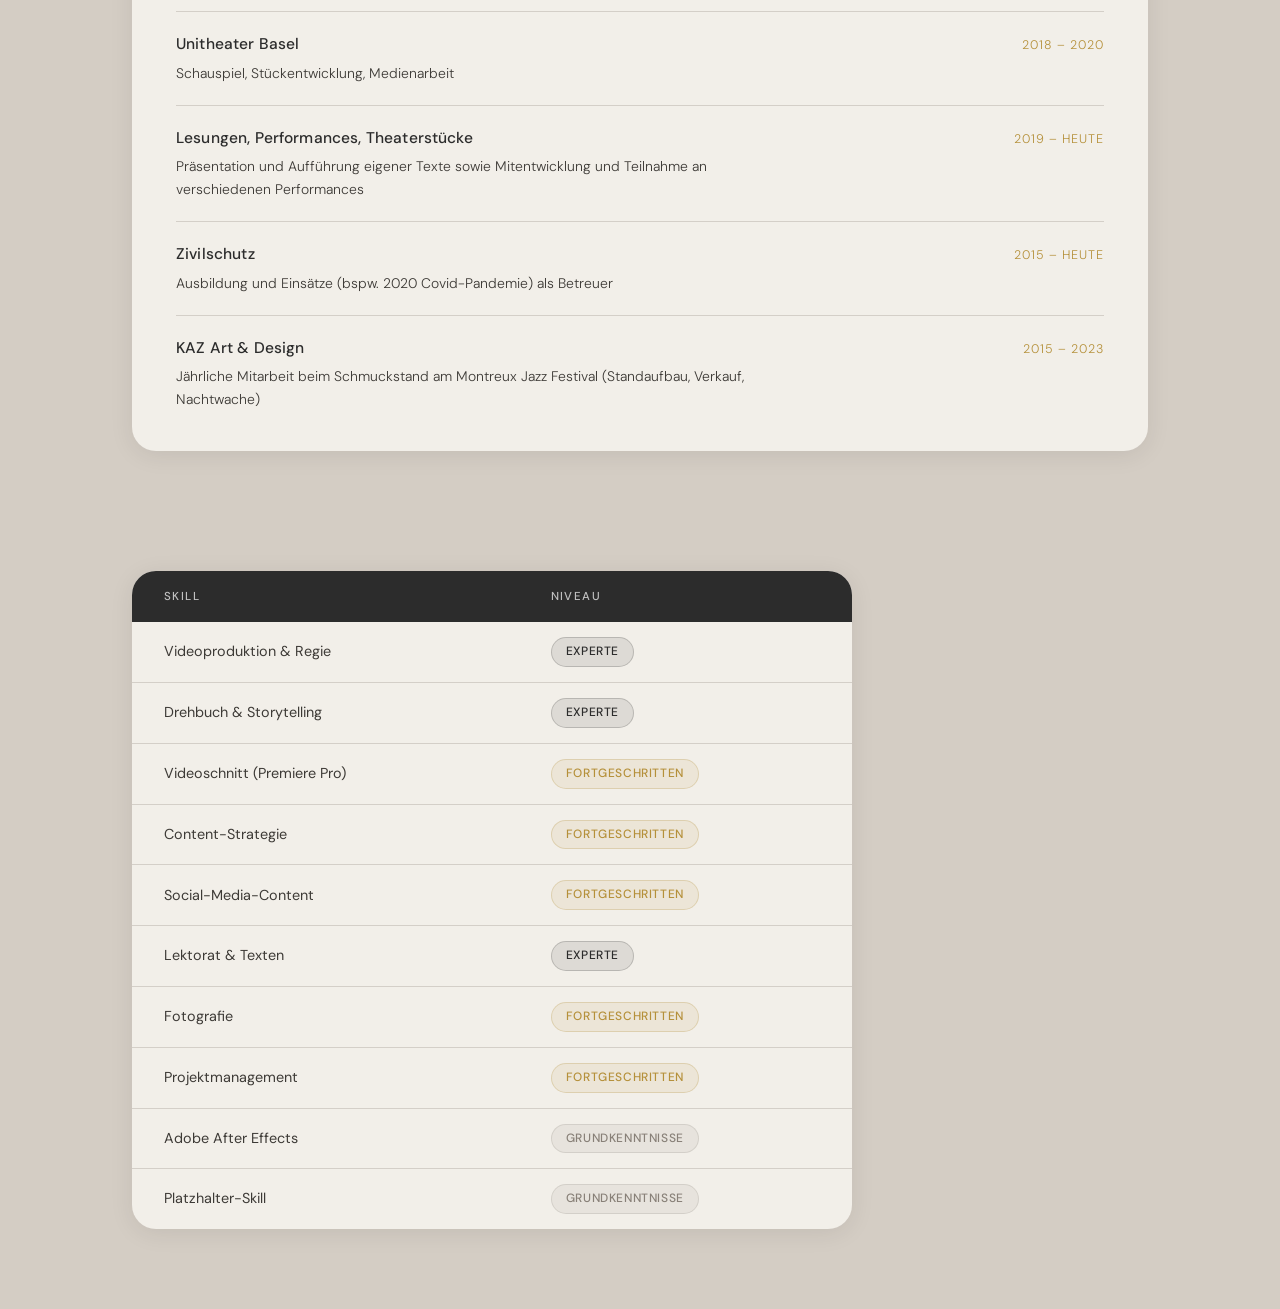
==== commit 3ef75c4b: "Add files via upload" ====
--- a/index.html
+++ b/index.html
@@ -52,7 +52,7 @@
     <div class="video-part" id="videoPart">
         <div class="video-wrapper-16-9 video-container">
             <video id="myVideo" autoplay muted playsinline poster="vortest.png" class="local-video">
-    <source src="test2_web.mp4" type="video/mp4">
+    <source src="test2.mp4" type="video/mp4">
     <source src="test2.webm" type="video/webm">
     Dein Browser unterstützt keine Videos.
 </video>
@@ -83,7 +83,7 @@
                  Dupliziere diesen Block für weitere 16:9-Projekte. -->
             <article class="project-card project-landscape">
                 <div class="project-info">
-                    <h2 class="project-title">Video 16:9</h2>
+                    <h2 class="project-title">Hello Fresh</h2>
                     <p class="project-desc">
                         Hier steht die Projektbeschreibung. Erkläre kurz, worum es geht, 
                         welche Rolle du hattest und was das Ergebnis war. 
@@ -93,9 +93,13 @@
                 <div class="project-media">
                     <div class="video-frame ratio-16-9">
                         <!-- Ersetze "video-platzhalter.mp4" mit deiner Videodatei -->
-                        <video controls playsinline poster="">
-                            <source src="video-platzhalter.mp4" type="video/mp4">
-                        </video>
+                        <iframe 
+                src="https://www.youtube-nocookie.com/embed/h-LmsvXQ8DU" 
+                title="Ricola Video" 
+                frameborder="0" 
+                allow="accelerometer; clipboard-write; encrypted-media; gyroscope; picture-in-picture" 
+                allowfullscreen>
+            </iframe>
                         <div class="video-placeholder-overlay">
                             <span class="placeholder-label">Video 16:9</span>
                         </div>
@@ -103,53 +107,7 @@
                 </div>
             </article>
 
-                    <!-- *** VORLAGE 1: 16:9 (Querformat) ***
-                 Dupliziere diesen Block für weitere 16:9-Projekte. -->
-            <article class="project-card project-landscape">
-                <div class="project-info">
-                    <h2 class="project-title">Projekttitel 16:9</h2>
-                    <p class="project-desc">
-                        Hier steht die Projektbeschreibung. Erkläre kurz, worum es geht, 
-                        welche Rolle du hattest und was das Ergebnis war. 
-                        Dieser Text ist ein Platzhalter — ersetze ihn durch deine eigenen Inhalte.
-                    </p>
-                </div>
-                <div class="project-media">
-                    <div class="video-frame ratio-16-9">
-                        <!-- Ersetze "video-platzhalter.mp4" mit deiner Videodatei -->
-                        <video controls playsinline poster="">
-                            <source src="video-platzhalter.mp4" type="video/mp4">
-                        </video>
-                        <div class="video-placeholder-overlay">
-                            <span class="placeholder-label">Video 16:9</span>
-                        </div>
-                    </div>
-                </div>
-            </article>
-
-        <!-- *** VORLAGE 1: 16:9 (Querformat) ***
-                 Dupliziere diesen Block für weitere 16:9-Projekte. -->
-            <article class="project-card project-landscape">
-                <div class="project-info">
-                    <h2 class="project-title">Projekttitel 16:9</h2>
-                    <p class="project-desc">
-                        Hier steht die Projektbeschreibung. Erkläre kurz, worum es geht, 
-                        welche Rolle du hattest und was das Ergebnis war. 
-                        Dieser Text ist ein Platzhalter — ersetze ihn durch deine eigenen Inhalte.
-                    </p>
-                </div>
-                <div class="project-media">
-                    <div class="video-frame ratio-16-9">
-                        <!-- Ersetze "video-platzhalter.mp4" mit deiner Videodatei -->
-                        <video controls playsinline poster="">
-                            <source src="video-platzhalter.mp4" type="video/mp4">
-                        </video>
-                        <div class="video-placeholder-overlay">
-                            <span class="placeholder-label">Video 16:9</span>
-                        </div>
-                    </div>
-                </div>
-            </article>
+                
 
          <article class="project-card project-portrait">
     <div class="project-info">
@@ -174,77 +132,6 @@
 
 
 
- <!-- *** VORLAGE 2: 9:16 (Hochformat / Vertikal) ***
-                 Dupliziere diesen Block für weitere 9:16-Projekte. -->
-            <article class="project-card project-portrait">
-                <div class="project-info">
-                    <h2 class="project-title">Rivella</h2>
-                    <p class="project-desc">
-                        Hier steht die Projektbeschreibung für ein vertikales Video-Format.
-                        Ideal für Social-Media-Content, Reels oder TikTok-Produktionen.
-                        Dieser Text ist ein Platzhalter — ersetze ihn durch deine eigenen Inhalte.
-                    </p>
-                </div>
-                <div class="project-media">
-                    <div class="video-frame ratio-9-16">
-                        <!-- Ersetze "video-platzhalter-vertikal.mp4" mit deiner Videodatei -->
-                        <video controls playsinline poster="">
-                            <source src="video-platzhalter-vertikal.mp4" type="video/mp4">
-                        </video>
-                        <div class="video-placeholder-overlay">
-                            <span class="placeholder-label">Video 9:16</span>
-                        </div>
-                    </div>
-                </div>
-            </article>
-
- <!-- *** VORLAGE 2: 9:16 (Hochformat / Vertikal) ***
-                 Dupliziere diesen Block für weitere 9:16-Projekte. -->
-            <article class="project-card project-portrait">
-                <div class="project-info">
-                    <h2 class="project-title">Roth Gerüste</h2>
-                    <p class="project-desc">
-                        Hier steht die Projektbeschreibung für ein vertikales Video-Format.
-                        Ideal für Social-Media-Content, Reels oder TikTok-Produktionen.
-                        Dieser Text ist ein Platzhalter — ersetze ihn durch deine eigenen Inhalte.
-                    </p>
-                </div>
-                <div class="project-media">
-                    <div class="video-frame ratio-9-16">
-                        <!-- Ersetze "video-platzhalter-vertikal.mp4" mit deiner Videodatei -->
-                        <video controls playsinline poster="">
-                            <source src="video-platzhalter-vertikal.mp4" type="video/mp4">
-                        </video>
-                        <div class="video-placeholder-overlay">
-                            <span class="placeholder-label">Video 9:16</span>
-                        </div>
-                    </div>
-                </div>
-            </article>
-
- <!-- *** VORLAGE 2: 9:16 (Hochformat / Vertikal) ***
-                 Dupliziere diesen Block für weitere 9:16-Projekte. -->
-            <article class="project-card project-portrait">
-                <div class="project-info">
-                    <h2 class="project-title">Projekttitel 9:16</h2>
-                    <p class="project-desc">
-                        Hier steht die Projektbeschreibung für ein vertikales Video-Format.
-                        Ideal für Social-Media-Content, Reels oder TikTok-Produktionen.
-                        Dieser Text ist ein Platzhalter — ersetze ihn durch deine eigenen Inhalte.
-                    </p>
-                </div>
-                <div class="project-media">
-                    <div class="video-frame ratio-9-16">
-                        <!-- Ersetze "video-platzhalter-vertikal.mp4" mit deiner Videodatei -->
-                        <video controls playsinline poster="">
-                            <source src="video-platzhalter-vertikal.mp4" type="video/mp4">
-                        </video>
-                        <div class="video-placeholder-overlay">
-                            <span class="placeholder-label">Video 9:16</span>
-                        </div>
-                    </div>
-                </div>
-            </article>
 
 
         </div>
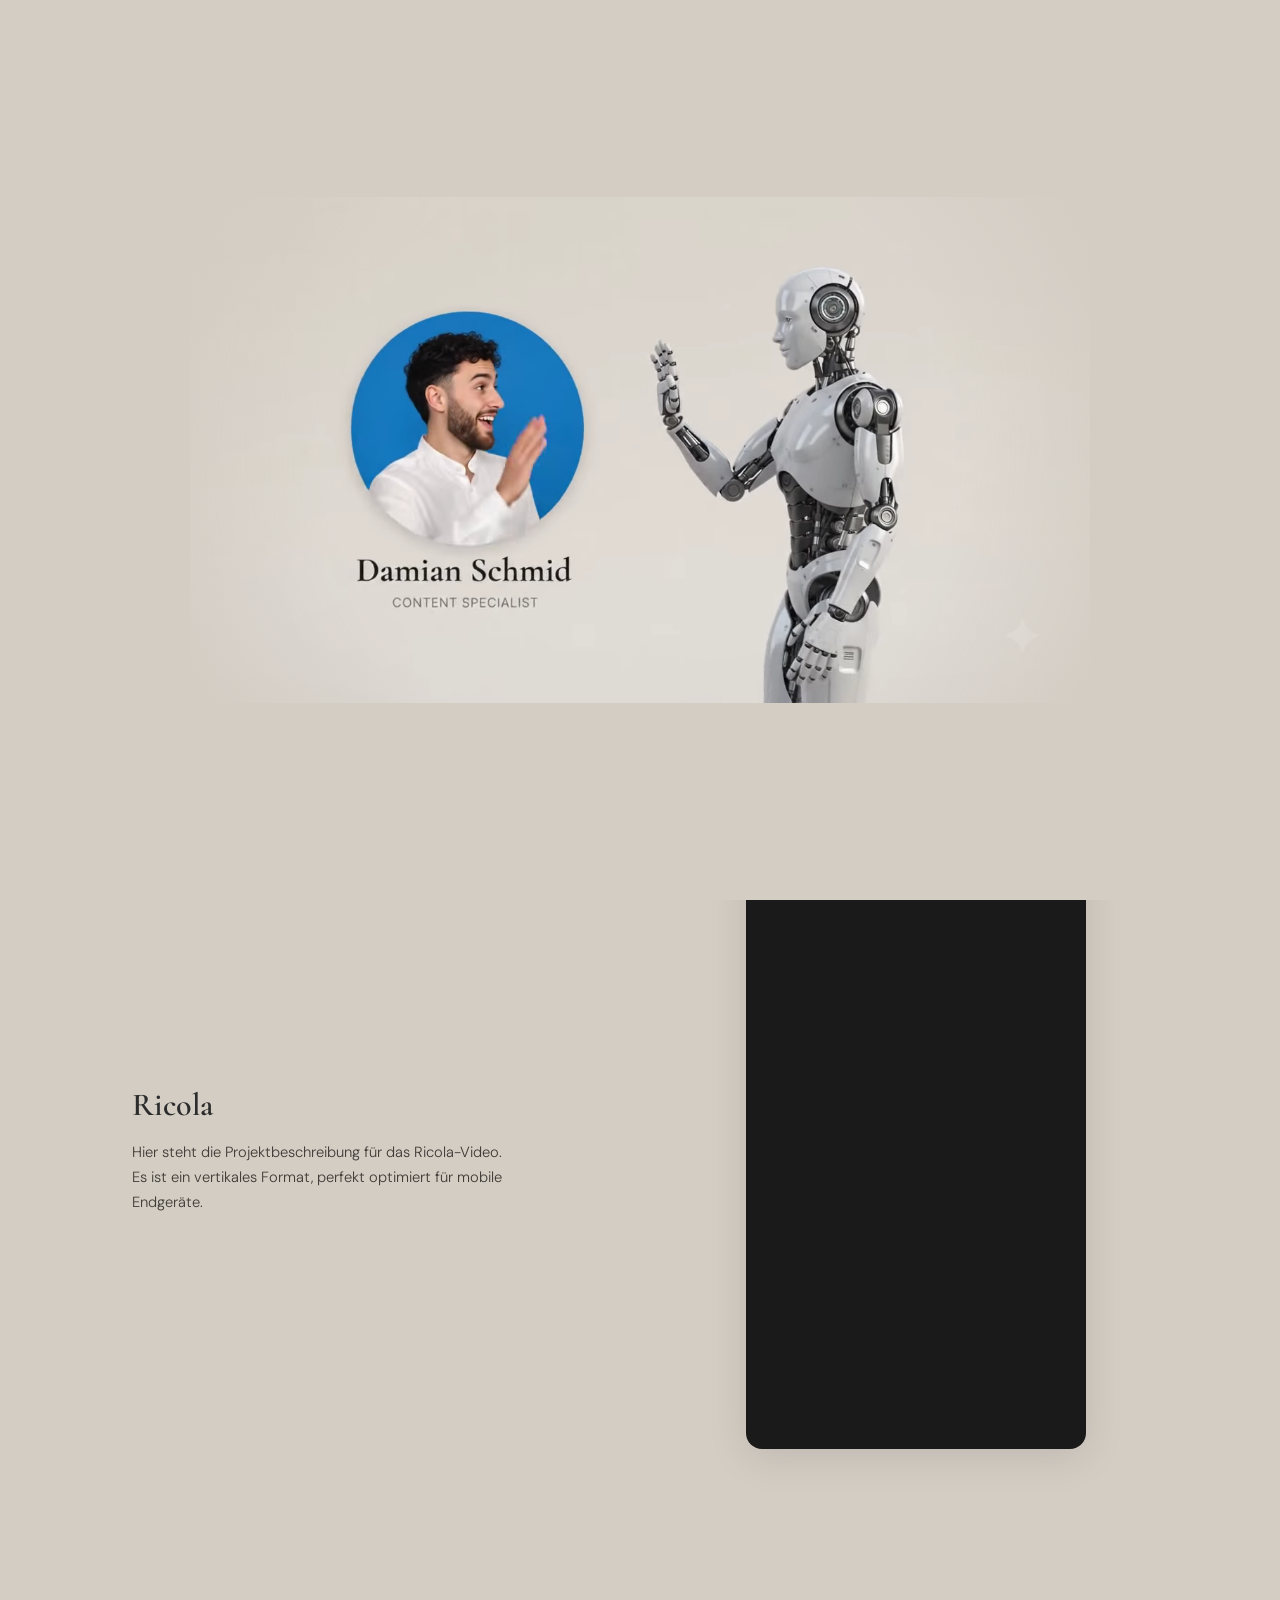
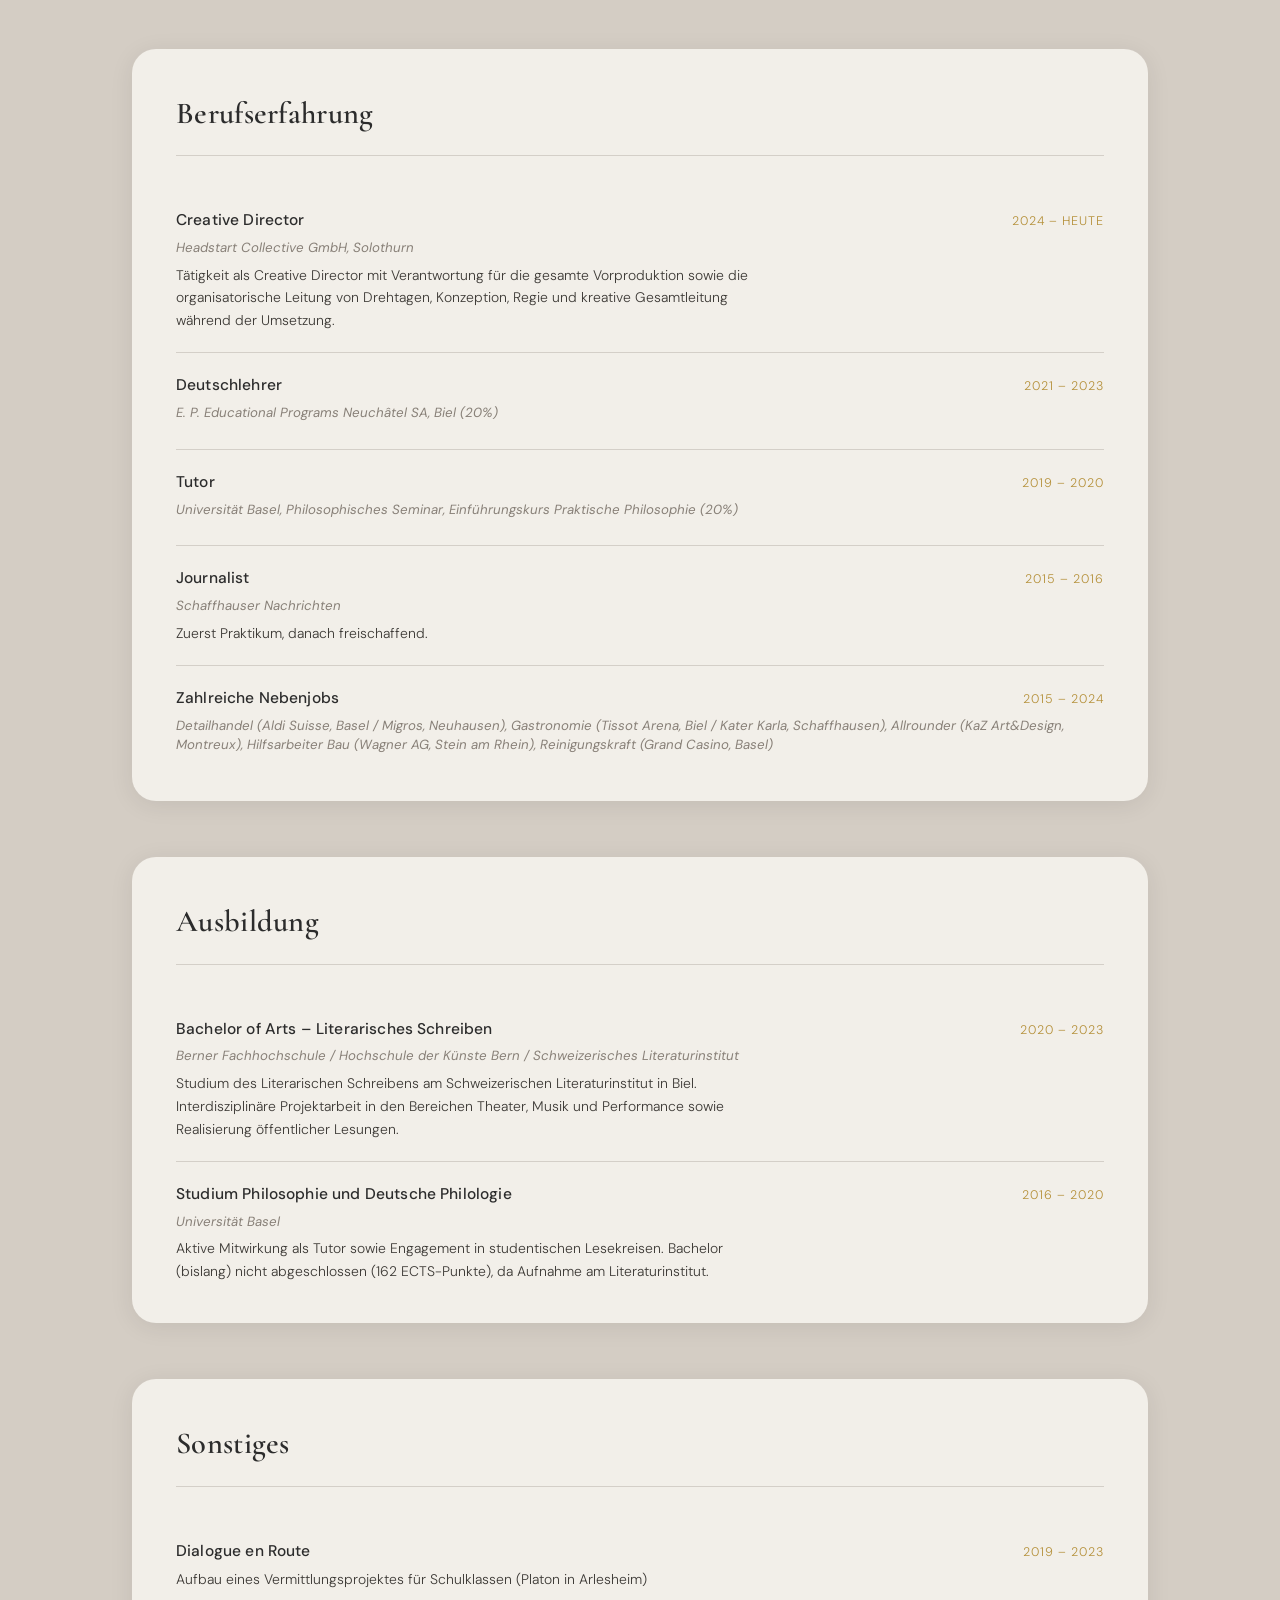
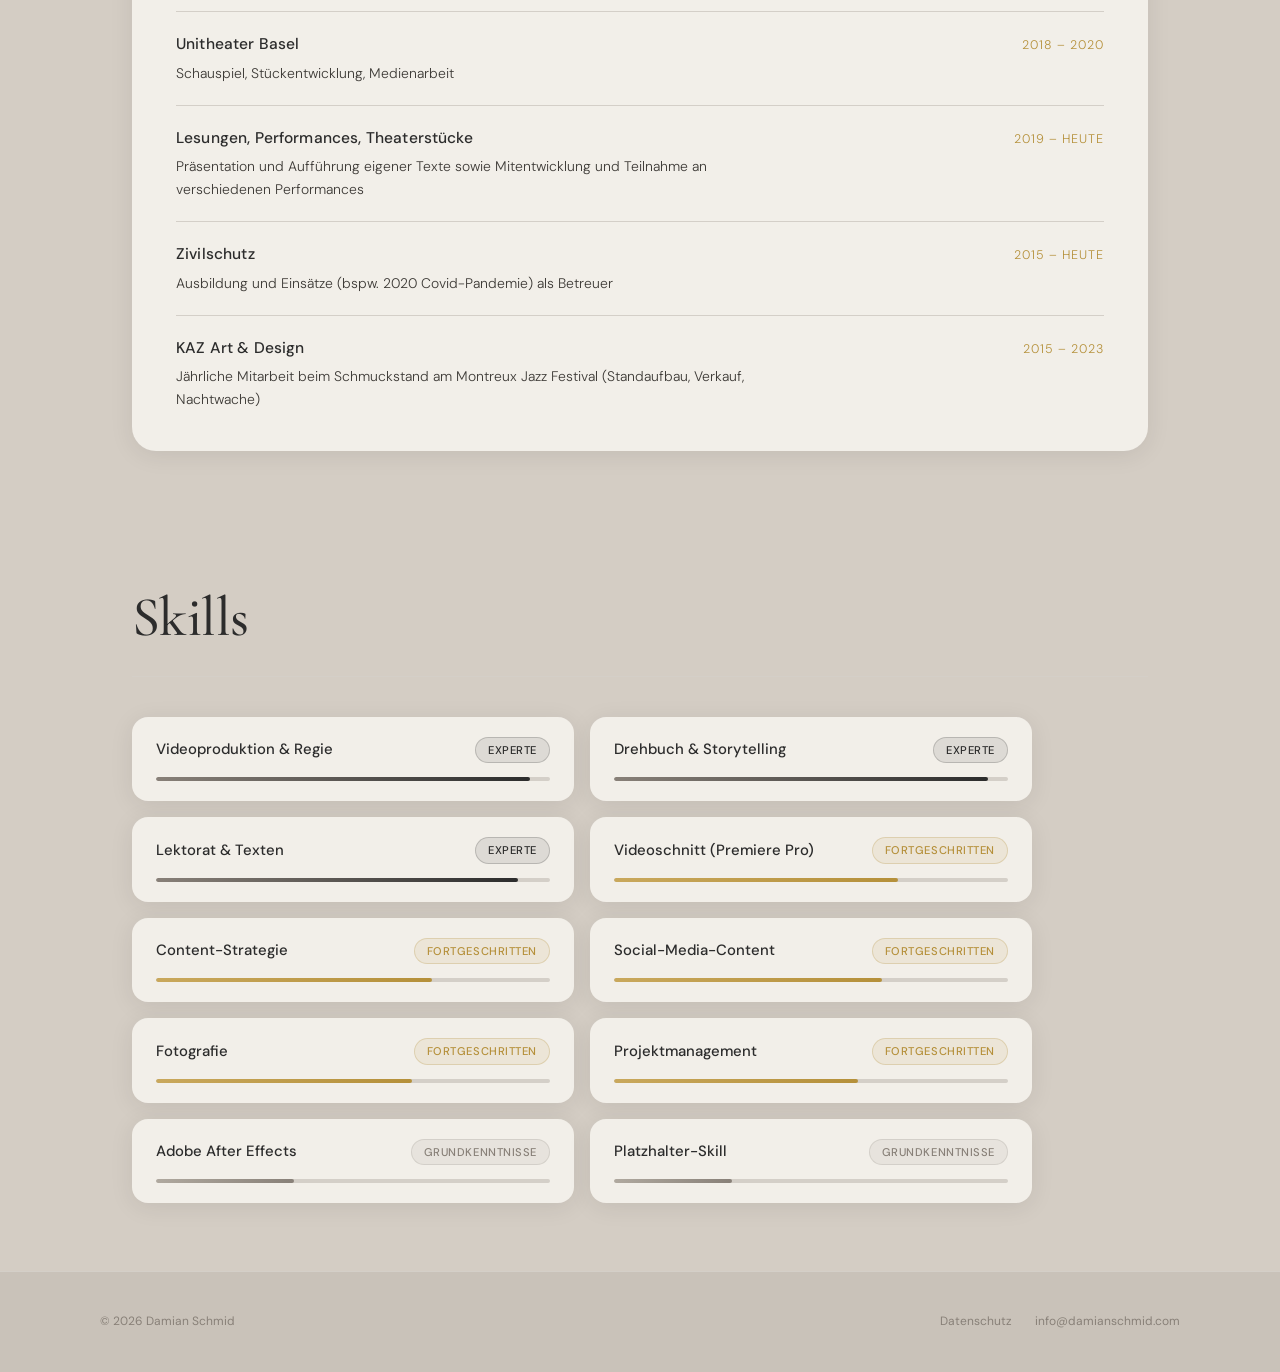
==== commit 5bf2d862: "Add files via upload" ====
--- a/index.html
+++ b/index.html
@@ -28,7 +28,7 @@
 <!-- ============================================================
      STARTBILDSCHIRM (Stage)
      Sichtbar beim ersten Laden. Wird beim Scrollen zur Kopfleiste.
-     Klick auf Profilbild -> sanft zurück zum Start.
+     Klick auf Profilbild → sanft zurück zum Start (Reload).
      ============================================================ -->
 <div class="stage" id="stage">
 
@@ -38,68 +38,82 @@
         <div class="profile-text">
             <h1 class="name">Damian Schmid</h1>
             <p class="subtitle">Content Specialist</p>
+            <a href="mailto:info@damianschmid.com" class="email-link">info@damianschmid.com</a>
         </div>
     </div>
 
-    <!-- Navigation (nur sichtbar im Header-Modus) -->
+    <!-- Desktop-Navigation (nur sichtbar im Header-Modus) -->
     <nav class="main-nav" id="mainNav">
         <button class="nav-btn active" data-section="portfolio" onclick="showSection('portfolio')">Portfolio</button>
-        <button class="nav-btn" data-section="cv" onclick="showSection('cv')">CV</button>
-        <button class="nav-btn" data-section="skills" onclick="showSection('skills')">Skills</button>
+        <button class="nav-btn" data-section="cv"        onclick="showSection('cv')">CV</button>
+        <button class="nav-btn" data-section="skills"    onclick="showSection('skills')">Skills</button>
     </nav>
+
+    <!-- Hamburger-Button (nur auf Mobile sichtbar im Header-Modus) -->
+    <button class="hamburger" id="hamburger" aria-label="Menü öffnen" aria-expanded="false">
+        <span></span>
+        <span></span>
+        <span></span>
+    </button>
 
     <!-- Rechte Seite: Intro-Video (erscheint beim Scrollen) -->
     <div class="video-part" id="videoPart">
         <div class="video-wrapper-16-9 video-container">
             <video id="myVideo" autoplay muted playsinline poster="vortest.png" class="local-video">
-    <source src="test2.mp4" type="video/mp4">
-    <source src="test2.webm" type="video/webm">
-    Dein Browser unterstützt keine Videos.
-</video>
+                <source src="test2.mp4"  type="video/mp4">
+                <source src="test2.webm" type="video/webm">
+                Dein Browser unterstützt keine Videos.
+            </video>
         </div>
     </div>
 
 </div><!-- /stage -->
+
+<!-- Mobile Seitenmenü (Slide-in von rechts) -->
+<div class="mobile-menu-overlay" id="mobileMenuOverlay"></div>
+<nav class="mobile-menu" id="mobileMenu" aria-hidden="true">
+    <button class="mobile-menu-close" id="mobileMenuClose" aria-label="Menü schliessen">✕</button>
+    <button class="mobile-nav-btn" data-section="portfolio" onclick="showSection('portfolio'); closeMobileMenu()">Portfolio</button>
+    <button class="mobile-nav-btn" data-section="cv"        onclick="showSection('cv');        closeMobileMenu()">CV</button>
+    <button class="mobile-nav-btn" data-section="skills"    onclick="showSection('skills');    closeMobileMenu()">Skills</button>
+</nav>
 
 
 <!-- ============================================================
      HAUPTINHALT
-     Erscheint nach dem Startbildschirm. Enthält alle drei Sektionen.
+     Enthält alle drei Sektionen (Portfolio / CV / Skills).
      ============================================================ -->
 <main class="main-content" id="mainContent">
 
 
     <!-- ----------------------------------------------------------
          SEKTION 1: PORTFOLIO
-         Zwei Vorlagen als Platzhalter: 16:9 und 9:16.
+         Zwei Vorlagen: 16:9 (Querformat) und 9:16 (Hochformat).
          Einfach duplizieren für weitere Projekte.
          ---------------------------------------------------------- -->
     <section class="section-panel" id="section-portfolio">
         <div class="section-inner">
             <h1 class="section-main-title">Portfolio</h1>
 
-
-            <!-- *** VORLAGE 1: 16:9 (Querformat) ***
-                 Dupliziere diesen Block für weitere 16:9-Projekte. -->
+            <!-- 16:9 Querformat -->
             <article class="project-card project-landscape">
                 <div class="project-info">
                     <h2 class="project-title">Hello Fresh</h2>
                     <p class="project-desc">
-                        Hier steht die Projektbeschreibung. Erkläre kurz, worum es geht, 
-                        welche Rolle du hattest und was das Ergebnis war. 
+                        Hier steht die Projektbeschreibung. Erkläre kurz, worum es geht,
+                        welche Rolle du hattest und was das Ergebnis war.
                         Dieser Text ist ein Platzhalter — ersetze ihn durch deine eigenen Inhalte.
                     </p>
                 </div>
                 <div class="project-media">
                     <div class="video-frame ratio-16-9">
-                        <!-- Ersetze "video-platzhalter.mp4" mit deiner Videodatei -->
-                        <iframe 
-                src="https://www.youtube-nocookie.com/embed/h-LmsvXQ8DU" 
-                title="Ricola Video" 
-                frameborder="0" 
-                allow="accelerometer; clipboard-write; encrypted-media; gyroscope; picture-in-picture" 
-                allowfullscreen>
-            </iframe>
+                        <iframe
+                            src="https://www.youtube-nocookie.com/embed/h-LmsvXQ8DU"
+                            title="Hello Fresh Video"
+                            frameborder="0"
+                            allow="accelerometer; clipboard-write; encrypted-media; gyroscope; picture-in-picture"
+                            allowfullscreen>
+                        </iframe>
                         <div class="video-placeholder-overlay">
                             <span class="placeholder-label">Video 16:9</span>
                         </div>
@@ -107,32 +121,27 @@
                 </div>
             </article>
 
-                
-
-         <article class="project-card project-portrait">
-    <div class="project-info">
-        <h2 class="project-title">Ricola</h2>
-        <p class="project-desc">
-            Hier steht die Projektbeschreibung für das Ricola-Video. 
-            Es ist ein vertikales Format, perfekt optimiert für mobile Endgeräte.
-        </p>
-    </div>
-    <div class="project-media">
-        <div class="video-frame ratio-9-16">
-            <iframe 
-                src="https://www.youtube-nocookie.com/embed/hUsrRU0KSS8" 
-                title="Ricola Video" 
-                frameborder="0" 
-                allow="accelerometer; clipboard-write; encrypted-media; gyroscope; picture-in-picture" 
-                allowfullscreen>
-            </iframe>
-        </div>
-    </div>
-</article>
-
-
-
-
+            <!-- 9:16 Hochformat -->
+            <article class="project-card project-portrait">
+                <div class="project-info">
+                    <h2 class="project-title">Ricola</h2>
+                    <p class="project-desc">
+                        Hier steht die Projektbeschreibung für das Ricola-Video.
+                        Es ist ein vertikales Format, perfekt optimiert für mobile Endgeräte.
+                    </p>
+                </div>
+                <div class="project-media">
+                    <div class="video-frame ratio-9-16">
+                        <iframe
+                            src="https://www.youtube-nocookie.com/embed/hUsrRU0KSS8"
+                            title="Ricola Video"
+                            frameborder="0"
+                            allow="accelerometer; clipboard-write; encrypted-media; gyroscope; picture-in-picture"
+                            allowfullscreen>
+                        </iframe>
+                    </div>
+                </div>
+            </article>
 
         </div>
     </section><!-- /section-portfolio -->
@@ -140,7 +149,6 @@
 
     <!-- ----------------------------------------------------------
          SEKTION 2: CV
-         Direkt sichtbar (kein Aufklappen). 
          Drei Kategorien: Berufserfahrung, Ausbildung, Sonstiges.
          ---------------------------------------------------------- -->
     <section class="section-panel" id="section-cv">
@@ -267,68 +275,97 @@
 
     <!-- ----------------------------------------------------------
          SEKTION 3: SKILLS
-         Tabelle mit zwei Spalten: Skill + Niveau.
-         Platzhalter — ersetze die Zeilen durch deine eigenen Fähigkeiten.
+         Karten-Layout mit Skill-Balken statt nüchterner Tabelle.
+         Niveau-Klassen: niveau-experte / niveau-fortgeschritten / niveau-grundkenntnisse
+         data-level: 0–100 (steuert die Balkenbreite per JS)
          ---------------------------------------------------------- -->
     <section class="section-panel" id="section-skills">
         <div class="section-inner">
-
-            <div class="skills-table-wrapper">
-                <table class="skills-table">
-                    <thead>
-                        <tr>
-                            <th>Skill</th>
-                            <th>Niveau</th>
-                        </tr>
-                    </thead>
-                    <tbody>
-                        <!-- *** PLATZHALTER-ZEILEN ***
-                             Dupliziere <tr>...</tr> für weitere Skills. 
-                             Niveau-Klassen: niveau-experte / niveau-fortgeschritten / niveau-grundkenntnisse -->
-
-                        <tr>
-                            <td>Videoproduktion & Regie</td>
-                            <td><span class="niveau-badge niveau-experte">Experte</span></td>
-                        </tr>
-                        <tr>
-                            <td>Drehbuch & Storytelling</td>
-                            <td><span class="niveau-badge niveau-experte">Experte</span></td>
-                        </tr>
-                        <tr>
-                            <td>Videoschnitt (Premiere Pro)</td>
-                            <td><span class="niveau-badge niveau-fortgeschritten">Fortgeschritten</span></td>
-                        </tr>
-                        <tr>
-                            <td>Content-Strategie</td>
-                            <td><span class="niveau-badge niveau-fortgeschritten">Fortgeschritten</span></td>
-                        </tr>
-                        <tr>
-                            <td>Social-Media-Content</td>
-                            <td><span class="niveau-badge niveau-fortgeschritten">Fortgeschritten</span></td>
-                        </tr>
-                        <tr>
-                            <td>Lektorat & Texten</td>
-                            <td><span class="niveau-badge niveau-experte">Experte</span></td>
-                        </tr>
-                        <tr>
-                            <td>Fotografie</td>
-                            <td><span class="niveau-badge niveau-fortgeschritten">Fortgeschritten</span></td>
-                        </tr>
-                        <tr>
-                            <td>Projektmanagement</td>
-                            <td><span class="niveau-badge niveau-fortgeschritten">Fortgeschritten</span></td>
-                        </tr>
-                        <tr>
-                            <td>Adobe After Effects</td>
-                            <td><span class="niveau-badge niveau-grundkenntnisse">Grundkenntnisse</span></td>
-                        </tr>
-                        <tr>
-                            <td>Platzhalter-Skill</td>
-                            <td><span class="niveau-badge niveau-grundkenntnisse">Grundkenntnisse</span></td>
-                        </tr>
-                    </tbody>
-                </table>
-            </div>
+            <h1 class="section-main-title">Skills</h1>
+
+            <div class="skills-grid">
+
+                <div class="skill-card">
+                    <div class="skill-card-header">
+                        <span class="skill-name">Videoproduktion &amp; Regie</span>
+                        <span class="niveau-badge niveau-experte">Experte</span>
+                    </div>
+                    <div class="skill-bar-track"><div class="skill-bar-fill" data-level="95"></div></div>
+                </div>
+
+                <div class="skill-card">
+                    <div class="skill-card-header">
+                        <span class="skill-name">Drehbuch &amp; Storytelling</span>
+                        <span class="niveau-badge niveau-experte">Experte</span>
+                    </div>
+                    <div class="skill-bar-track"><div class="skill-bar-fill" data-level="95"></div></div>
+                </div>
+
+                <div class="skill-card">
+                    <div class="skill-card-header">
+                        <span class="skill-name">Lektorat &amp; Texten</span>
+                        <span class="niveau-badge niveau-experte">Experte</span>
+                    </div>
+                    <div class="skill-bar-track"><div class="skill-bar-fill" data-level="92"></div></div>
+                </div>
+
+                <div class="skill-card">
+                    <div class="skill-card-header">
+                        <span class="skill-name">Videoschnitt (Premiere Pro)</span>
+                        <span class="niveau-badge niveau-fortgeschritten">Fortgeschritten</span>
+                    </div>
+                    <div class="skill-bar-track"><div class="skill-bar-fill" data-level="72"></div></div>
+                </div>
+
+                <div class="skill-card">
+                    <div class="skill-card-header">
+                        <span class="skill-name">Content-Strategie</span>
+                        <span class="niveau-badge niveau-fortgeschritten">Fortgeschritten</span>
+                    </div>
+                    <div class="skill-bar-track"><div class="skill-bar-fill" data-level="70"></div></div>
+                </div>
+
+                <div class="skill-card">
+                    <div class="skill-card-header">
+                        <span class="skill-name">Social-Media-Content</span>
+                        <span class="niveau-badge niveau-fortgeschritten">Fortgeschritten</span>
+                    </div>
+                    <div class="skill-bar-track"><div class="skill-bar-fill" data-level="68"></div></div>
+                </div>
+
+                <div class="skill-card">
+                    <div class="skill-card-header">
+                        <span class="skill-name">Fotografie</span>
+                        <span class="niveau-badge niveau-fortgeschritten">Fortgeschritten</span>
+                    </div>
+                    <div class="skill-bar-track"><div class="skill-bar-fill" data-level="65"></div></div>
+                </div>
+
+                <div class="skill-card">
+                    <div class="skill-card-header">
+                        <span class="skill-name">Projektmanagement</span>
+                        <span class="niveau-badge niveau-fortgeschritten">Fortgeschritten</span>
+                    </div>
+                    <div class="skill-bar-track"><div class="skill-bar-fill" data-level="62"></div></div>
+                </div>
+
+                <div class="skill-card">
+                    <div class="skill-card-header">
+                        <span class="skill-name">Adobe After Effects</span>
+                        <span class="niveau-badge niveau-grundkenntnisse">Grundkenntnisse</span>
+                    </div>
+                    <div class="skill-bar-track"><div class="skill-bar-fill" data-level="35"></div></div>
+                </div>
+
+                <div class="skill-card">
+                    <div class="skill-card-header">
+                        <span class="skill-name">Platzhalter-Skill</span>
+                        <span class="niveau-badge niveau-grundkenntnisse">Grundkenntnisse</span>
+                    </div>
+                    <div class="skill-bar-track"><div class="skill-bar-fill" data-level="30"></div></div>
+                </div>
+
+            </div><!-- /skills-grid -->
 
         </div>
     </section><!-- /section-skills -->
@@ -337,6 +374,17 @@
 </main><!-- /main-content -->
 
 
+<footer class="site-footer">
+    <div class="footer-content">
+        <p class="copyright">© 2026 Damian Schmid</p>
+        <nav class="footer-nav">
+            <a href="datenschutz.html">Datenschutz</a>
+            <a href="mailto:info@damianschmid.com">info@damianschmid.com</a>
+        </nav>
+    </div>
+</footer>
+
 <script src="script.js"></script>
+
 </body>
 </html>
--- a/style.css
+++ b/style.css
@@ -5,14 +5,16 @@
    1.  CSS-Variablen & Reset
    2.  Stage (Startbildschirm + Kopfleiste)
    3.  Stage: Profilbild & Text
-   4.  Stage: Intro-Video (3:4)
+   4.  Stage: Intro-Video
    5.  Stage: Navigation (Header-Buttons)
-   6.  Hauptinhalt (main-content)
-   7.  Sektions-Wechsel (Portfolio / CV / Skills)
-   8.  Portfolio: Projektkarten (16:9 & 9:16)
-   9.  CV: Layout & Einträge
-   10. Skills: Tabelle
-   11. Übergänge & Animationen
+   6.  Hamburger-Menü & Mobile Seitenleiste
+   7.  Hauptinhalt (main-content)
+   8.  Sektions-Wechsel (Portfolio / CV / Skills)
+   9.  Portfolio: Projektkarten (16:9 & 9:16)
+   10. CV: Layout & Einträge
+   11. Skills: Karten-Grid mit Balken
+   12. Übergänge & Animationen
+   13. Footer
    ================================================================ */
 
 
@@ -21,15 +23,15 @@
    ---------------------------------------------------------------- */
 :root {
     /* Farben */
-    --bg:           #d4cdc4;          /* Warmes Grau-Beige (Hintergrund) */
-    --surface:      #f2efe9;          /* Heller: Karten & Sektionen */
-    --border:       #d4cfc8;          /* Dezente Trennlinien */
-    --accent:       #2c2c2c;          /* Fast-Schwarz für Titel */
-    --text:         #3d3a36;          /* Dunkler Fließtext */
-    --muted:        #888078;          /* Gedämpfte Hilfstexte */
-    --highlight:    #b5903a;          /* Goldton als Akzent */
-    --nav-active:   #2c2c2c;          /* Aktiver Nav-Button */
-    --nav-inactive: #888078;          /* Inaktiver Nav-Button */
+    --bg:           #d4cdc4;
+    --surface:      #f2efe9;
+    --border:       #d4cfc8;
+    --accent:       #2c2c2c;
+    --text:         #3d3a36;
+    --muted:        #888078;
+    --highlight:    #b5903a;
+    --nav-active:   #2c2c2c;
+    --nav-inactive: #888078;
 
     /* Schriften */
     --font-display: 'Cormorant Garamond', Georgia, serif;
@@ -42,7 +44,7 @@
     --shadow-soft:  0 4px 24px rgba(0,0,0,0.08);
     --shadow-card:  0 8px 40px rgba(0,0,0,0.10);
 
-    /* Header-Höhe (wird für Scrollverhalten gebraucht) */
+    /* Header-Höhe */
     --header-h:     72px;
 }
 
@@ -60,25 +62,9 @@
 }
 
 
-/* 2. Main-Content (der scrollbare Bereich wird heller) */
-.main-content {
-    /* Wir machen den Bereich etwas heller als den Body */
-    background: color-mix(in srgb, var(--bg), white 10%);
-    
-    padding-top: calc(var(--header-h) + 40px);
-    min-height: 100vh;
-    position: relative;
-    z-index: 10;
-}
-
-
-/* ----------------------------------------------------------------
-   2. & 4. STAGE: FULLSCREEN VIDEO INTRO
-   ---------------------------------------------------------------- */
-/* ----------------------------------------------------------------
-   2. & 4. STAGE: 9:16 VIDEO ZENTRIERT
-   ---------------------------------------------------------------- */
-/* Stage hält das Profilbild in der Mitte */
+/* ----------------------------------------------------------------
+   2. STAGE: FULLSCREEN STARTBILDSCHIRM
+   ---------------------------------------------------------------- */
 .stage {
     position: fixed;
     top: 0; left: 0;
@@ -90,58 +76,20 @@
     justify-content: center;
 }
 
-
-/* Der Video-Container als festes Overlay */
-.video-part {
-    position: absolute;
-    top: 0; left: 0;
-    width: 100vw;
-    height: 100vh;
-    display: flex;
-    align-items: center;
-    justify-content: center;
-    background: var(--bg); /* Deckt den Hintergrund ab */
-    z-index: 200;
-    transition: opacity 0.5s ease;
-}
-
-/* 16:9 Format erzwingen */
-.video-wrapper-16-9 {
-    width: 80%;       /* 80% Breite vom Bildschirm */
-    max-width: 900px; /* Nie breiter als 900px */
-    aspect-ratio: 16 / 9;
-    overflow: hidden;
-
-}
-
-.video-wrapper-16-9 {
-    background-color: var(--bg); /* Garantiert Farbeinheit */
-    border: none;
-    box-shadow: none;
-    /* Der Edge-Killer: Ein weicher Verlauf, der die Kante verschluckt */
-    mask-image: radial-gradient(circle at center, black 60%, transparent 100%);
-    -webkit-mask-image: radial-gradient(circle at center, black 60%, transparent 100%);
-}
-
-
-.local-video {
-    width: 100%;
-    height: 100%;
-    object-fit: cover;
-}
-
-
-.local-video {
-    /* Passt das Video per Code an den neuen Hintergrund an */
-    filter: brightness(1.05) contrast(0.95); 
-}
-
-
-/* Header-Mode: Video ausblenden */
-.stage.header-mode .video-part {
-    opacity: 0;
-    pointer-events: none;
-}
+/* Header-Modus: sticky Leiste oben */
+.stage.header-mode {
+    position: sticky;
+    top: 0;
+    height: var(--header-h);
+    z-index: 100;
+    display: flex;
+    justify-content: space-between;
+    align-items: center;
+    padding: 0 32px;
+    background: #c9c2b9;
+    border-bottom: 1px solid var(--border);
+}
+
 
 /* ----------------------------------------------------------------
    3. STAGE: PROFILBILD & TEXT
@@ -153,12 +101,11 @@
     text-align: center;
     flex-shrink: 0;
     transition:
-        transform    0.7s cubic-bezier(0.4, 0, 0.2, 1),
+        transform      0.7s cubic-bezier(0.4, 0, 0.2, 1),
         flex-direction 0.5s ease,
-        gap          0.5s ease;
-}
-
-/* Profilbild — groß im Startbildschirm */
+        gap            0.5s ease;
+}
+
 .profile-pic {
     width: 180px;
     height: 180px;
@@ -167,17 +114,14 @@
     object-position: 40% 0%;
     cursor: pointer;
     transition:
-        width    0.7s cubic-bezier(0.4, 0, 0.2, 1),
-        height   0.7s cubic-bezier(0.4, 0, 0.2, 1),
+        width      0.7s cubic-bezier(0.4, 0, 0.2, 1),
+        height     0.7s cubic-bezier(0.4, 0, 0.2, 1),
         box-shadow 0.3s ease;
     box-shadow: 0 4px 20px rgba(0,0,0,0.12);
 }
 
-.profile-pic:hover {
-    box-shadow: 0 6px 28px rgba(0,0,0,0.18);
-}
-
-/* Name */
+.profile-pic:hover { box-shadow: 0 6px 28px rgba(0,0,0,0.18); }
+
 .name {
     font-family: var(--font-display);
     font-size: 2.6rem;
@@ -189,7 +133,6 @@
     transition: font-size 0.7s cubic-bezier(0.4, 0, 0.2, 1), margin-top 0.5s ease;
 }
 
-/* Untertitel */
 .subtitle {
     font-family: var(--font-body);
     font-size: 0.9rem;
@@ -201,7 +144,19 @@
     transition: font-size 0.5s ease, opacity 0.5s ease, margin-top 0.5s ease;
 }
 
-/* --- HEADER-MODE: Profil wird zur Zeile --- */
+.email-link {
+    font-family: var(--font-body);
+    font-size: 0.85rem;
+    color: var(--highlight);
+    text-decoration: none;
+    transition: opacity 0.3s ease;
+    margin-top: 6px;
+    display: inline-block;
+}
+
+.email-link:hover { text-decoration: underline; }
+
+/* --- Header-Modus: Profil wird zur kompakten Zeile --- */
 .stage.header-mode .profile-part {
     flex-direction: row;
     align-items: center;
@@ -231,60 +186,99 @@
     letter-spacing: 0.1em;
 }
 
-
-
-
-/* ----------------------------------------------------------------
-   5. STAGE: NAVIGATION (nur im Header-Modus)
-   ---------------------------------------------------------------- */
-/* 1. Header oben anheften */
-.stage.header-mode {
-    position: sticky; /* Sticky statt fixed, damit es mit dem Inhalt scrollt */
-    top: 0;
-    height: var(--header-h);
-    z-index: 100;
-    display: flex;
-    justify-content: space-between; /* Profil links, Nav rechts */
-    align-items: center;
-    padding: 0 32px;
-    background: #c9c2b9;
-    border-bottom: 1px solid var(--border);
-}
-
-/* 2. Main-Content muss unter dem Header starten */
-.main-content {
-    margin-top: 0; /* Kein 100vh mehr */
-    padding-top: calc(var(--header-h) + 40px); /* Platz für den Sticky-Header */
-    min-height: 100vh;
-}
-
-/* 3. Profil im Header-Modus sauber ausrichten */
-.stage.header-mode .profile-part {
-    flex-direction: row;
-    gap: 16px;
-}
-
+.stage.header-mode .email-link {
+    font-size: 0.7rem;
+    opacity: 0.8;
+    margin-top: 1px;
+}
+
+
+/* ----------------------------------------------------------------
+   4. STAGE: INTRO-VIDEO
+   ---------------------------------------------------------------- */
+.video-part {
+    position: absolute;
+    top: 0; left: 0;
+    width: 100vw;
+    height: 100vh;
+    display: flex;
+    align-items: center;
+    justify-content: center;
+    background: var(--bg);
+    z-index: 200;
+    transition: opacity 0.5s ease;
+}
+
+/* Desktop: 16:9 mit Vignetten-Maske */
+.video-wrapper-16-9 {
+    width: 80%;
+    max-width: 900px;
+    aspect-ratio: 16 / 9;
+    overflow: hidden;
+    background-color: var(--bg);
+    border: none;
+    box-shadow: none;
+    mask-image: radial-gradient(circle at center, black 60%, transparent 100%);
+    -webkit-mask-image: radial-gradient(circle at center, black 60%, transparent 100%);
+}
+
+.local-video {
+    width: 100%;
+    height: 100%;
+    object-fit: cover;
+    filter: brightness(1.05) contrast(0.95);
+}
+
+/* Header-Modus: Video unsichtbar */
+.stage.header-mode .video-part {
+    opacity: 0;
+    pointer-events: none;
+}
+
+/* Mobile: Video füllt den ganzen Bildschirm (cropped Hochformat) */
+@media (max-width: 640px) {
+    .video-part {
+        align-items: stretch;
+        justify-content: stretch;
+    }
+
+    .video-wrapper-16-9 {
+        width: 100%;
+        max-width: none;
+        height: 100%;
+        aspect-ratio: unset;            /* Kein fixes Verhältnis mehr */
+        mask-image: none;
+        -webkit-mask-image: none;
+    }
+
+    .local-video {
+        width: 100%;
+        height: 100%;
+        object-fit: cover;              /* Croppt das 16:9-Video auf Hochformat */
+        object-position: center center;
+    }
+}
+
+
+/* ----------------------------------------------------------------
+   5. STAGE: DESKTOP-NAVIGATION (nur im Header-Modus)
+   ---------------------------------------------------------------- */
 .main-nav {
     display: flex;
     align-items: center;
     gap: 4px;
-    
-    /* NEU: Absolut positionieren, damit es die Zentrierung nicht zerstört */
-    position: absolute; 
-    right: 32px;        
-    
+    position: absolute;
+    right: 32px;
     opacity: 0;
     pointer-events: none;
     transition: opacity 0.4s ease 0.1s;
 }
 
-/* Nur sichtbar im Header-Modus */
 .stage.header-mode .main-nav {
     opacity: 1;
     pointer-events: all;
 }
 
-/* Nav-Buttons */
 .nav-btn {
     font-family: var(--font-body);
     font-size: 0.82rem;
@@ -301,28 +295,157 @@
     white-space: nowrap;
 }
 
-.nav-btn:hover {
-    color: var(--accent);
-    background: rgba(0,0,0,0.05);
-}
-
-/* Aktiver Tab: klar hervorgehoben */
+.nav-btn:hover { color: var(--accent); background: rgba(0,0,0,0.05); }
+
 .nav-btn.active {
     color: var(--surface);
     background: var(--nav-active);
     font-weight: 500;
 }
 
-
-/* ----------------------------------------------------------------
-   6. HAUPTINHALT (main-content)
-   ----------------------------------------------------------------
-   Startet unter dem Startbildschirm.
-   Padding-top = var(--header-h) damit Inhalt nicht unter
-   dem Sticky-Header verschwindet.
+/* Desktop-Nav auf Mobile ausblenden */
+@media (max-width: 640px) {
+    .main-nav { display: none; }
+}
+
+
+/* ----------------------------------------------------------------
+   6. HAMBURGER-MENÜ & MOBILE SEITENLEISTE
+   ---------------------------------------------------------------- */
+
+/* Hamburger-Button — nur auf Mobile im Header-Modus sichtbar */
+.hamburger {
+    display: none;
+    flex-direction: column;
+    justify-content: center;
+    align-items: center;
+    gap: 5px;
+    width: 40px;
+    height: 40px;
+    background: transparent;
+    border: none;
+    cursor: pointer;
+    padding: 6px;
+    border-radius: var(--radius-sm);
+    transition: background 0.2s ease;
+    flex-shrink: 0;
+}
+
+.hamburger:hover { background: rgba(0,0,0,0.06); }
+
+.hamburger span {
+    display: block;
+    width: 22px;
+    height: 2px;
+    background: var(--accent);
+    border-radius: 2px;
+    transition: transform 0.3s ease, opacity 0.3s ease;
+}
+
+/* Hamburger sichtbar machen: nur Mobile + Header-Modus */
+@media (max-width: 640px) {
+    .stage.header-mode .hamburger {
+        display: flex;
+        position: absolute;
+        right: 16px;
+    }
+}
+
+/* Aktiv-Zustand: X-Form */
+.hamburger.is-open span:nth-child(1) { transform: translateY(7px) rotate(45deg); }
+.hamburger.is-open span:nth-child(2) { opacity: 0; transform: scaleX(0); }
+.hamburger.is-open span:nth-child(3) { transform: translateY(-7px) rotate(-45deg); }
+
+/* Dunkles Overlay hinter der Seitenleiste */
+.mobile-menu-overlay {
+    display: none;
+    position: fixed;
+    inset: 0;
+    background: rgba(0,0,0,0.3);
+    z-index: 290;
+    opacity: 0;
+    transition: opacity 0.3s ease;
+}
+
+.mobile-menu-overlay.is-open {
+    opacity: 1;
+}
+
+/* Seitenleiste selbst */
+.mobile-menu {
+    position: fixed;
+    top: 0;
+    right: -260px;         /* Versteckt rechts außen */
+    width: 240px;
+    height: 100%;
+    background: var(--surface);
+    z-index: 300;
+    display: flex;
+    flex-direction: column;
+    padding: 80px 28px 40px;
+    gap: 8px;
+    box-shadow: -4px 0 24px rgba(0,0,0,0.12);
+    transition: right 0.35s cubic-bezier(0.4, 0, 0.2, 1);
+}
+
+.mobile-menu.is-open {
+    right: 0;
+}
+
+/* Schließen-Button */
+.mobile-menu-close {
+    position: absolute;
+    top: 20px;
+    right: 20px;
+    background: transparent;
+    border: none;
+    font-size: 1.1rem;
+    color: var(--muted);
+    cursor: pointer;
+    padding: 6px 10px;
+    border-radius: var(--radius-sm);
+    transition: color 0.2s ease, background 0.2s ease;
+}
+
+.mobile-menu-close:hover { color: var(--accent); background: rgba(0,0,0,0.05); }
+
+/* Mobile Nav-Buttons */
+.mobile-nav-btn {
+    font-family: var(--font-display);
+    font-size: 1.6rem;
+    font-weight: 500;
+    color: var(--accent);
+    background: transparent;
+    border: none;
+    text-align: left;
+    padding: 12px 0;
+    cursor: pointer;
+    border-bottom: 1px solid var(--border);
+    letter-spacing: 0.01em;
+    transition: color 0.2s ease, padding-left 0.2s ease;
+}
+
+.mobile-nav-btn:last-child { border-bottom: none; }
+
+.mobile-nav-btn:hover {
+    color: var(--highlight);
+    padding-left: 8px;
+}
+
+/* Overlay + Menü nur auf Mobile anzeigen */
+.mobile-menu-overlay.is-open { display: block; }
+
+@media (min-width: 641px) {
+    .mobile-menu,
+    .mobile-menu-overlay,
+    .hamburger { display: none !important; }
+}
+
+
+/* ----------------------------------------------------------------
+   7. HAUPTINHALT (main-content)
    ---------------------------------------------------------------- */
 .main-content {
-            
     padding-top: calc(var(--header-h) + 48px);
     min-height: 100vh;
     position: relative;
@@ -337,13 +460,13 @@
     color: var(--accent);
     margin-bottom: 40px;
     padding-bottom: 12px;
-    border-bottom: 1px solid var(--border); /* Dezente Linie passend zum Design */
+    border-bottom: 1px solid var(--border);
     letter-spacing: -0.01em;
 }
 
 
 /* ----------------------------------------------------------------
-   7. SEKTIONS-WECHSEL (Portfolio / CV / Skills)
+   8. SEKTIONS-WECHSEL
    ---------------------------------------------------------------- */
 .section-panel {
     display: block;
@@ -353,25 +476,21 @@
     margin-top: 40px;
 }
 
-
-
-/* Gemeinsamer innerer Bereich */
 .section-inner {
     max-width: 1080px;
     margin: 0 auto;
     padding: 0 32px 80px;
 }
 
-
-/* ----------------------------------------------------------------
-   8. PORTFOLIO: PROJEKTKARTEN
-   ----------------------------------------------------------------
-   .project-landscape = 16:9
-   .project-portrait  = 9:16
-   Beide haben: Titel + Beschreibung links, Video rechts.
-   ---------------------------------------------------------------- */
-
-/* Abstand zwischen Karten */
+@media (max-width: 640px) {
+    .section-inner { padding: 0 16px 60px; }
+    .section-main-title { font-size: 2.4rem; }
+}
+
+
+/* ----------------------------------------------------------------
+   9. PORTFOLIO: PROJEKTKARTEN (16:9 & 9:16)
+   ---------------------------------------------------------------- */
 .project-card {
     display: grid;
     gap: 40px;
@@ -386,21 +505,16 @@
     margin-bottom: 0;
 }
 
-/* 16:9: Text links, Video rechts (größer) */
-.project-landscape {
-    grid-template-columns: 1fr 2fr;   /* Text 1/3, Video 2/3 */
-}
-
-/* 9:16: Text links, Video rechts (schmal) */
+/* 16:9: Text 1/3, Video 2/3 */
+.project-landscape { grid-template-columns: 1fr 2fr; }
+
+/* 9:16: Text nimmt mehr Platz, Video ist schlank */
 .project-portrait {
-    grid-template-columns: 1fr 0.7fr; /* Text nimmt mehr Platz, Video ist schlank */
-    align-items: center;
-}
-
-/* Text-Seite */
-.project-info {
-    padding-top: 8px;
-}
+    grid-template-columns: 1fr 0.7fr;
+    align-items: center;
+}
+
+.project-info { padding-top: 8px; }
 
 .project-title {
     font-family: var(--font-display);
@@ -419,7 +533,7 @@
     max-width: 38ch;
 }
 
-/* Video-Seite: der Rahmen */
+/* Video-Rahmen */
 .video-frame {
     position: relative;
     background: #1a1a1a;
@@ -429,34 +543,23 @@
     width: 100%;
 }
 
-/* Erlaube Iframes in deinem Container */
 .video-frame iframe {
     position: absolute;
-    top: 0;
-    left: 0;
-    width: 100%;
-    height: 100%;
+    top: 0; left: 0;
+    width: 100%; height: 100%;
     border: none;
     z-index: 10;
 }
 
-.video-frame iframe ~ video {
-    display: none;
-}
-
-
-/* 16:9 Seitenverhältnis */
-.ratio-16-9 {
-    aspect-ratio: 16 / 9;
-}
-
-/* 9:16 Seitenverhältnis */
+.video-frame iframe ~ video { display: none; }
+
+.ratio-16-9 { aspect-ratio: 16 / 9; }
+
 .ratio-9-16 {
     aspect-ratio: 9 / 16;
-    max-width: 340px;   /* Nicht zu breit auf großen Bildschirmen */
-}
-
-/* Video füllt Rahmen */
+    max-width: 340px;
+}
+
 .video-frame video {
     position: absolute;
     top: 0; left: 0;
@@ -465,7 +568,7 @@
     display: block;
 }
 
-/* Platzhalter-Overlay (erscheint wenn keine Video-Datei vorhanden) */
+/* Platzhalter-Overlay */
 .video-placeholder-overlay {
     position: absolute;
     inset: 0;
@@ -476,10 +579,7 @@
     pointer-events: none;
 }
 
-/* Wenn ein echtes Video geladen ist, Overlay ausblenden */
-.video-frame video:not([src=""]) ~ .video-placeholder-overlay {
-    display: none;
-}
+.video-frame video:not([src=""]) ~ .video-placeholder-overlay { display: none; }
 
 .placeholder-label {
     font-family: var(--font-display);
@@ -489,12 +589,16 @@
     user-select: none;
 }
 
+/* Hover */
+.project-card:hover .video-frame {
+    box-shadow: 0 12px 50px rgba(0,0,0,0.15);
+    transition: box-shadow 0.3s ease;
+}
+
 /* Responsive: unter 900px untereinander */
 @media (max-width: 900px) {
     .project-landscape,
-    .project-portrait {
-        grid-template-columns: 1fr;
-    }
+    .project-portrait { grid-template-columns: 1fr; }
     .ratio-9-16 {
         max-width: 260px;
         margin: 0 auto;
@@ -503,7 +607,7 @@
 
 
 /* ----------------------------------------------------------------
-   9. CV: LAYOUT & EINTRÄGE
+   10. CV: LAYOUT & EINTRÄGE
    ---------------------------------------------------------------- */
 .cv-layout {
     display: flex;
@@ -511,7 +615,6 @@
     gap: 56px;
 }
 
-/* Kategorie-Block */
 .cv-block {
     background: var(--surface);
     border-radius: var(--radius-lg);
@@ -519,7 +622,6 @@
     box-shadow: var(--shadow-soft);
 }
 
-/* Kategorie-Titel (Berufserfahrung / Ausbildung / Sonstiges) */
 .cv-category-title {
     font-family: var(--font-display);
     font-size: 1.9rem;
@@ -531,7 +633,6 @@
     border-bottom: 1px solid var(--border);
 }
 
-/* Einzelner Eintrag */
 .cv-entry {
     padding: 20px 0;
     border-bottom: 1px solid var(--border);
@@ -542,7 +643,6 @@
     padding-bottom: 0;
 }
 
-/* Zeile: Titel + Zeitraum */
 .cv-entry-header {
     display: flex;
     align-items: baseline;
@@ -570,7 +670,6 @@
     text-transform: uppercase;
 }
 
-/* Organisation / Arbeitgeber */
 .cv-entry-org {
     font-size: 0.83rem;
     font-style: italic;
@@ -579,7 +678,6 @@
     line-height: 1.5;
 }
 
-/* Beschreibungstext */
 .cv-entry-desc {
     font-size: 0.87rem;
     color: var(--text);
@@ -589,9 +687,7 @@
 }
 
 @media (max-width: 640px) {
-    .cv-block {
-        padding: 28px 24px;
-    }
+    .cv-block { padding: 28px 24px; }
     .cv-entry-header {
         flex-direction: column;
         gap: 2px;
@@ -600,67 +696,69 @@
 
 
 /* ----------------------------------------------------------------
-   10. SKILLS: TABELLE
-   ---------------------------------------------------------------- */
-.skills-table-wrapper {
+   11. SKILLS: KARTEN-GRID MIT BALKEN
+   ----------------------------------------------------------------
+   Ersetzt die nüchterne Tabelle durch ein zweispaltiges Karten-Grid.
+   Jede Karte zeigt: Skill-Name | Niveau-Badge + animierter Balken.
+   ---------------------------------------------------------------- */
+
+/* Zweispaltiges Grid auf Desktop, einspaltiger auf Mobile */
+.skills-grid {
+    display: grid;
+    grid-template-columns: repeat(2, 1fr);
+    gap: 16px;
+    max-width: 900px;
+}
+
+@media (max-width: 640px) {
+    .skills-grid { grid-template-columns: 1fr; }
+}
+
+/* Einzelne Skill-Karte */
+.skill-card {
     background: var(--surface);
-    border-radius: var(--radius-lg);
+    border-radius: var(--radius-md);
+    padding: 20px 24px;
     box-shadow: var(--shadow-soft);
-    overflow: hidden;
-    max-width: 720px;
-}
-
-.skills-table {
-    width: 100%;
-    border-collapse: collapse;
+    display: flex;
+    flex-direction: column;
+    gap: 14px;
+    transition: box-shadow 0.25s ease, transform 0.25s ease;
+}
+
+.skill-card:hover {
+    box-shadow: var(--shadow-card);
+    transform: translateY(-2px);
+}
+
+/* Kopfzeile der Karte: Name links, Badge rechts */
+.skill-card-header {
+    display: flex;
+    align-items: center;
+    justify-content: space-between;
+    gap: 12px;
+    flex-wrap: wrap;       /* Badge bricht sauber um, wenn kein Platz */
+}
+
+.skill-name {
     font-family: var(--font-body);
-}
-
-/* Kopfzeile */
-.skills-table thead tr {
-    background: var(--accent);
-}
-
-.skills-table th {
-    padding: 16px 32px;
-    text-align: left;
-    font-size: 0.72rem;
+    font-size: 0.93rem;
     font-weight: 500;
-    letter-spacing: 0.12em;
-    text-transform: uppercase;
-    color: rgba(255,255,255,0.7);
-}
-
-/* Datenzeilen */
-.skills-table tbody tr {
-    border-bottom: 1px solid var(--border);
-    transition: background 0.18s ease;
-}
-
-.skills-table tbody tr:last-child {
-    border-bottom: none;
-}
-
-.skills-table tbody tr:hover {
-    background: rgba(0,0,0,0.03);
-}
-
-.skills-table td {
-    padding: 15px 32px;
-    font-size: 0.9rem;
-    color: var(--text);
-    font-weight: 400;
-}
-
-/* Niveau-Badges */
+    color: var(--accent);
+    line-height: 1.3;
+}
+
+/* Niveau-Badges (identisch mit alten Klassen) */
 .niveau-badge {
     display: inline-block;
-    padding: 4px 14px;
+    padding: 3px 12px;
     border-radius: 20px;
-    font-size: 0.75rem;
+    font-size: 0.70rem;
     font-weight: 500;
     letter-spacing: 0.05em;
     text-transform: uppercase;
+    white-space: nowrap;   /* Verhindert Umbruch im Badge selbst */
+    flex-shrink: 0;
 }
 
 .niveau-experte {
@@ -681,19 +779,40 @@
     border: 1px solid rgba(136, 128, 120, 0.2);
 }
 
-@media (max-width: 640px) {
-    .skills-table th,
-    .skills-table td {
-        padding: 12px 20px;
-    }
-}
-
-
-/* ----------------------------------------------------------------
-   11. ÜBERGÄNGE & ANIMATIONEN
-   ---------------------------------------------------------------- */
-
-/* Sanfter Einblend-Effekt beim Sektions-Wechsel */
+/* Fortschrittsbalken-Spur */
+.skill-bar-track {
+    height: 4px;
+    background: var(--border);
+    border-radius: 4px;
+    overflow: hidden;
+}
+
+/* Gefüllter Balken — Breite wird per JS aus data-level gesetzt */
+.skill-bar-fill {
+    height: 100%;
+    width: 0;                           /* Startet bei 0 für die Animation */
+    border-radius: 4px;
+    background: linear-gradient(90deg, var(--muted), var(--highlight));
+    transition: width 0.8s cubic-bezier(0.4, 0, 0.2, 1);
+}
+
+/* Farbvarianten je nach Niveau-Klasse der Karte */
+.skill-card:has(.niveau-experte) .skill-bar-fill {
+    background: linear-gradient(90deg, #888078, var(--accent));
+}
+
+.skill-card:has(.niveau-fortgeschritten) .skill-bar-fill {
+    background: linear-gradient(90deg, #c9a85c, var(--highlight));
+}
+
+.skill-card:has(.niveau-grundkenntnisse) .skill-bar-fill {
+    background: linear-gradient(90deg, #b0a99f, var(--muted));
+}
+
+
+/* ----------------------------------------------------------------
+   12. ÜBERGÄNGE & ANIMATIONEN
+   ---------------------------------------------------------------- */
 @keyframes fadeSlideIn {
     from { opacity: 0; transform: translateY(16px); }
     to   { opacity: 1; transform: translateY(0); }
@@ -703,23 +822,58 @@
     animation: fadeSlideIn 0.45s cubic-bezier(0.4, 0, 0.2, 1) forwards;
 }
 
-/* Karten-Hover-Effekt */
-.project-card:hover .video-frame {
-    box-shadow: 0 12px 50px rgba(0,0,0,0.15);
-    transition: box-shadow 0.3s ease;
-}
-
-/* Skills-Zeilen leicht verzögert einblenden */
-.skills-table tbody tr {
-    animation: fadeSlideIn 0.3s ease backwards;
-}
-.skills-table tbody tr:nth-child(1)  { animation-delay: 0.05s; }
-.skills-table tbody tr:nth-child(2)  { animation-delay: 0.10s; }
-.skills-table tbody tr:nth-child(3)  { animation-delay: 0.15s; }
-.skills-table tbody tr:nth-child(4)  { animation-delay: 0.20s; }
-.skills-table tbody tr:nth-child(5)  { animation-delay: 0.25s; }
-.skills-table tbody tr:nth-child(6)  { animation-delay: 0.30s; }
-.skills-table tbody tr:nth-child(7)  { animation-delay: 0.35s; }
-.skills-table tbody tr:nth-child(8)  { animation-delay: 0.40s; }
-.skills-table tbody tr:nth-child(9)  { animation-delay: 0.45s; }
-.skills-table tbody tr:nth-child(10) { animation-delay: 0.50s; }
+/* Skill-Karten gestaffelt einblenden */
+.skill-card {
+    animation: fadeSlideIn 0.4s ease backwards;
+}
+
+.skill-card:nth-child(1)  { animation-delay: 0.05s; }
+.skill-card:nth-child(2)  { animation-delay: 0.10s; }
+.skill-card:nth-child(3)  { animation-delay: 0.15s; }
+.skill-card:nth-child(4)  { animation-delay: 0.20s; }
+.skill-card:nth-child(5)  { animation-delay: 0.25s; }
+.skill-card:nth-child(6)  { animation-delay: 0.30s; }
+.skill-card:nth-child(7)  { animation-delay: 0.35s; }
+.skill-card:nth-child(8)  { animation-delay: 0.40s; }
+.skill-card:nth-child(9)  { animation-delay: 0.45s; }
+.skill-card:nth-child(10) { animation-delay: 0.50s; }
+
+
+/* ----------------------------------------------------------------
+   13. FOOTER
+   ---------------------------------------------------------------- */
+.site-footer {
+    padding: 40px 32px;
+    background: #c9c2b9;
+    border-top: 1px solid var(--border);
+    text-align: center;
+}
+
+.footer-content {
+    max-width: 1080px;
+    margin: 0 auto;
+    display: flex;
+    justify-content: space-between;
+    align-items: center;
+    font-size: 0.75rem;
+    color: var(--muted);
+}
+
+.footer-nav a {
+    color: var(--muted);
+    text-decoration: none;
+    margin-left: 20px;
+    transition: color 0.3s ease;
+}
+
+.footer-nav a:hover { color: var(--accent); }
+
+@media (max-width: 640px) {
+    .footer-content {
+        flex-direction: column;
+        gap: 15px;
+    }
+    .footer-nav a {
+        margin: 0 10px;
+    }
+}
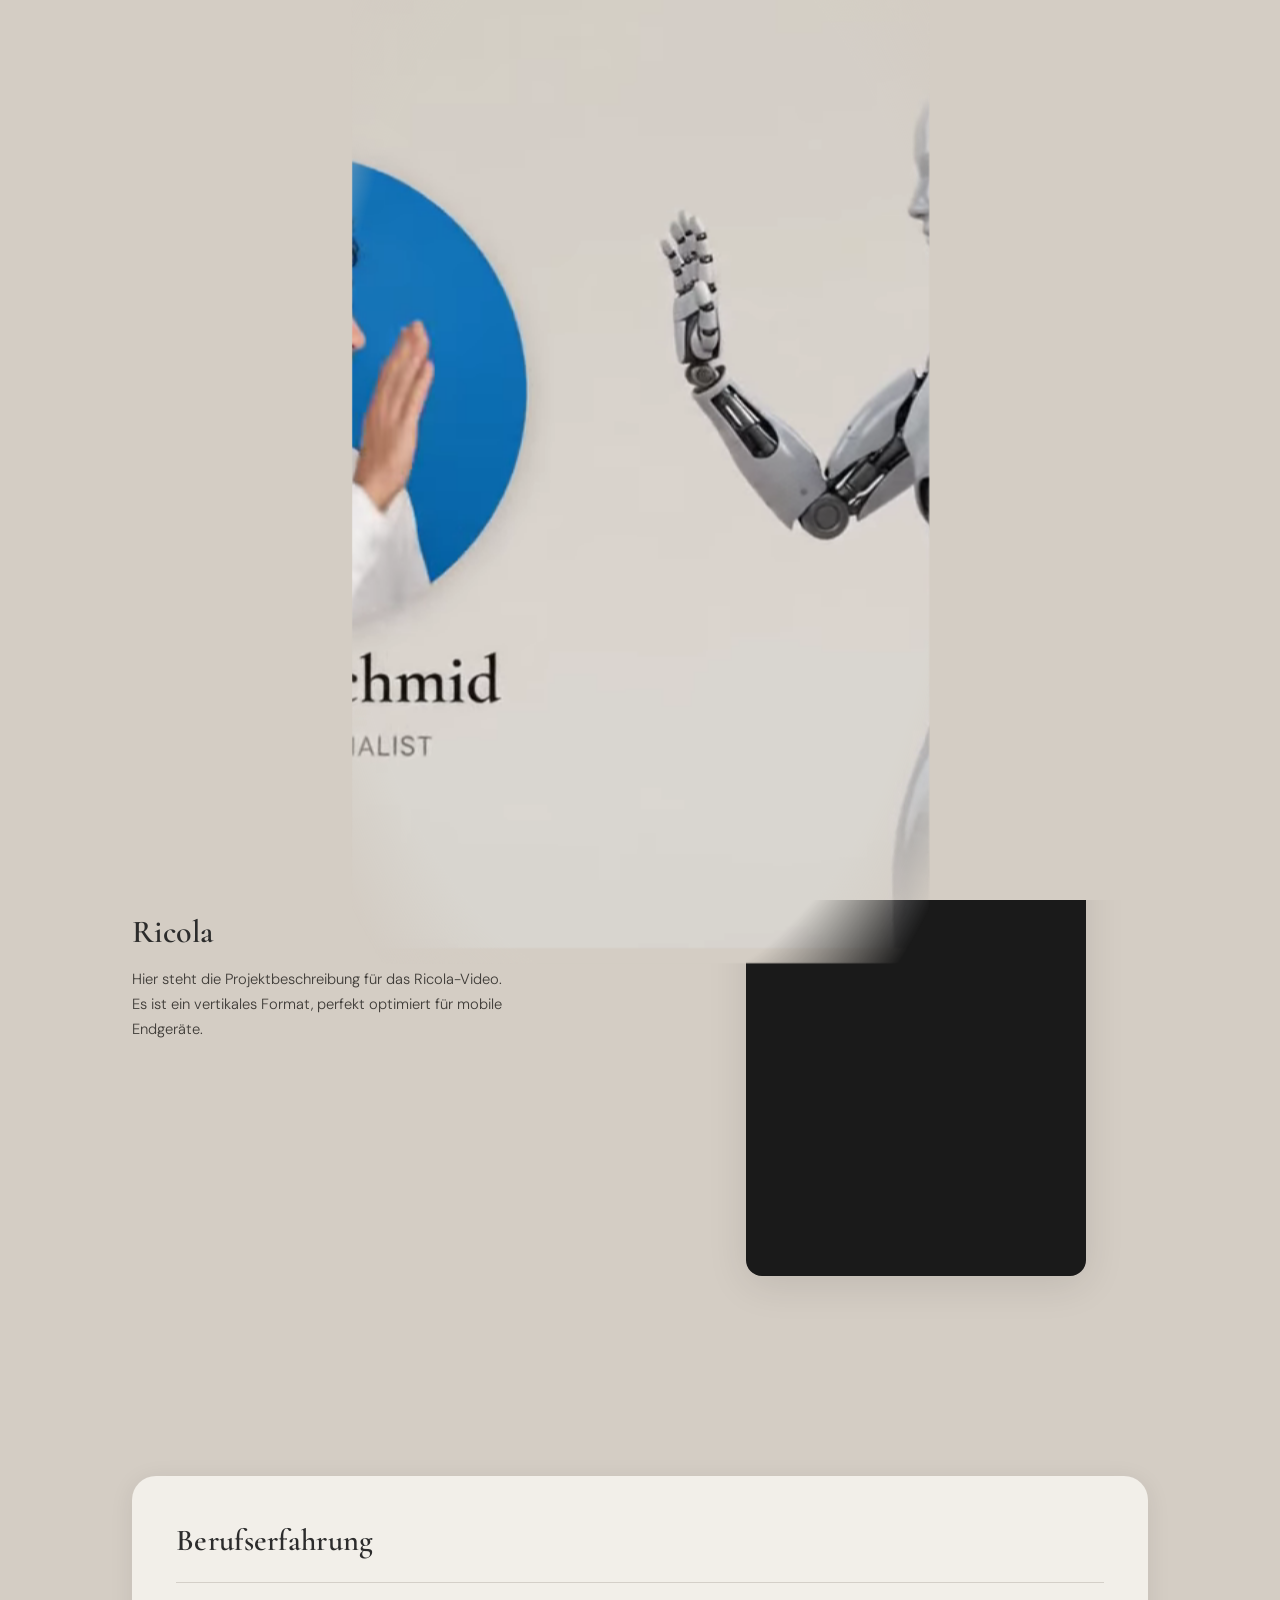
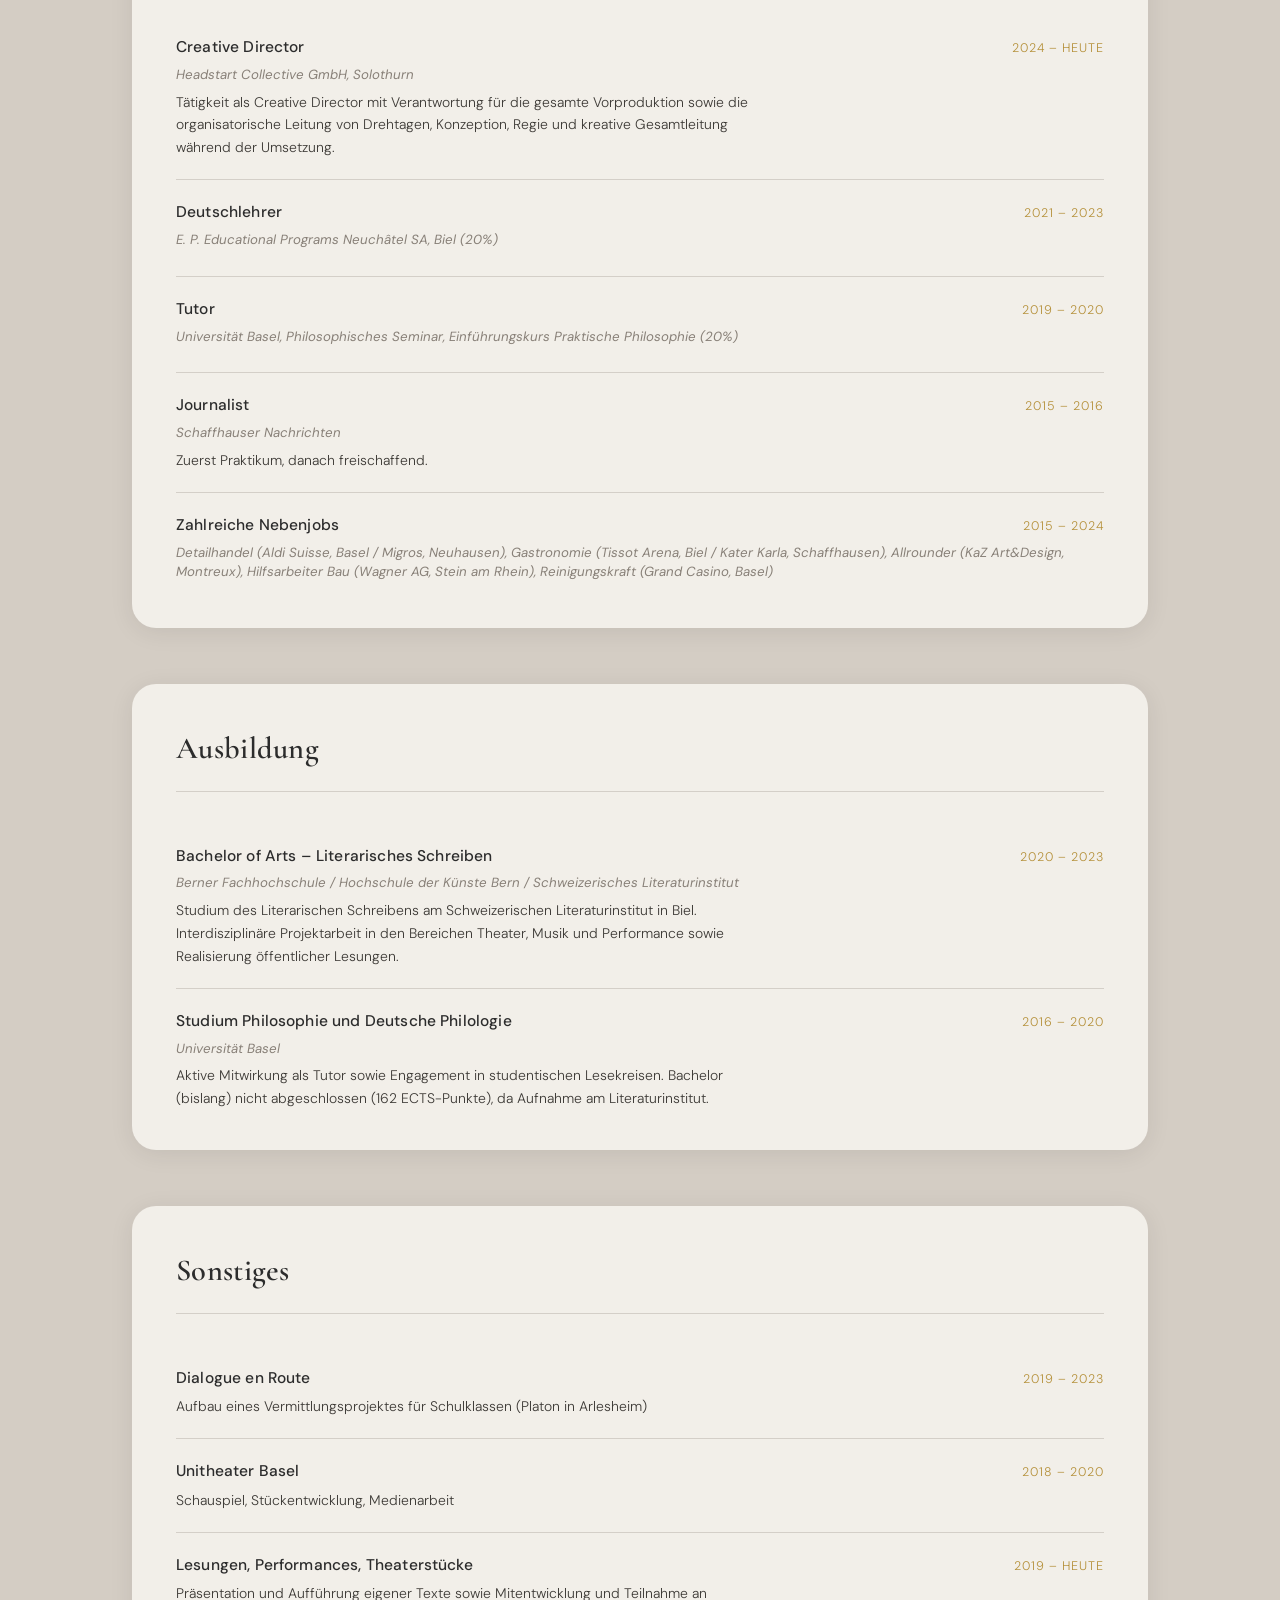
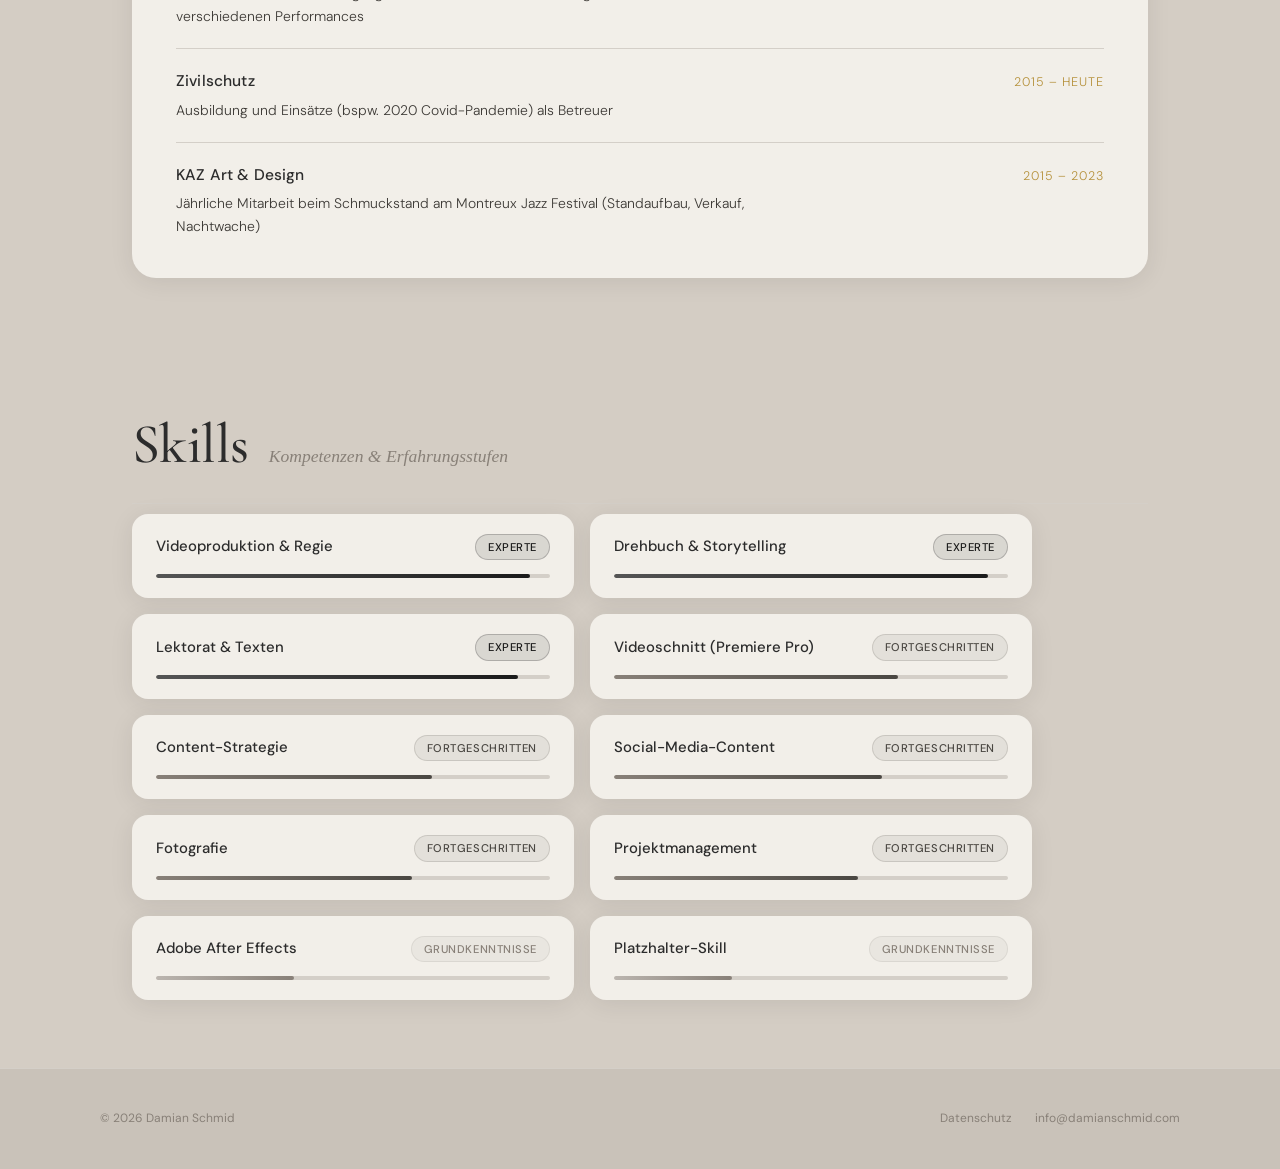
==== commit f3519801: "Add files via upload" ====
--- a/index.html
+++ b/index.html
@@ -58,9 +58,9 @@
 
     <!-- Rechte Seite: Intro-Video (erscheint beim Scrollen) -->
     <div class="video-part" id="videoPart">
-        <div class="video-wrapper-16-9 video-container">
+        <div class="video-wrapper-9-16 video-container">
             <video id="myVideo" autoplay muted playsinline poster="vortest.png" class="local-video">
-                <source src="test2.mp4"  type="video/mp4">
+                <source src="robo2.mp4"  type="video/mp4">
                 <source src="test2.webm" type="video/webm">
                 Dein Browser unterstützt keine Videos.
             </video>
@@ -86,7 +86,7 @@
 <main class="main-content" id="mainContent">
 
 
-    <!-- ----------------------------------------------------------
+   <!-- ----------------------------------------------------------
          SEKTION 1: PORTFOLIO
          Zwei Vorlagen: 16:9 (Querformat) und 9:16 (Hochformat).
          Einfach duplizieren für weitere Projekte.
@@ -146,7 +146,6 @@
         </div>
     </section><!-- /section-portfolio -->
 
-
     <!-- ----------------------------------------------------------
          SEKTION 2: CV
          Drei Kategorien: Berufserfahrung, Ausbildung, Sonstiges.
@@ -281,7 +280,10 @@
          ---------------------------------------------------------- -->
     <section class="section-panel" id="section-skills">
         <div class="section-inner">
-            <h1 class="section-main-title">Skills</h1>
+            <div class="skills-title-block">
+    <h1 class="section-main-title">Skills</h1>
+    <p class="skills-subtitle">Kompetenzen & Erfahrungsstufen</p>
+</div>
 
             <div class="skills-grid">
 
--- a/style.css
+++ b/style.css
@@ -196,6 +196,7 @@
 /* ----------------------------------------------------------------
    4. STAGE: INTRO-VIDEO
    ---------------------------------------------------------------- */
+/* Der Video-Container */
 .video-part {
     position: absolute;
     top: 0; left: 0;
@@ -209,24 +210,33 @@
     transition: opacity 0.5s ease;
 }
 
-/* Desktop: 16:9 mit Vignetten-Maske */
-.video-wrapper-16-9 {
-    width: 80%;
-    max-width: 900px;
-    aspect-ratio: 16 / 9;
+/* 9:16 Format: Die goldene Mitte */
+.video-wrapper-9-16 {
+    height: 95vh;           /* Lässt oben und unten einen Hauch Platz */
+    aspect-ratio: 9 / 16;
     overflow: hidden;
     background-color: var(--bg);
-    border: none;
-    box-shadow: none;
-    mask-image: radial-gradient(circle at center, black 60%, transparent 100%);
-    -webkit-mask-image: radial-gradient(circle at center, black 60%, transparent 100%);
+    
+    /* Der Zoom-Faktor: 1.1 bedeutet "10% größer als original" */
+    /* Erhöhe diesen Wert (z.B. auf 1.2), wenn es noch näher sein soll */
+    /* Verringere ihn (z.B. auf 1.0), wenn es zu groß ist */
+    transform: scale(1.20); 
+    
+    mask-image: radial-gradient(ellipse at center, black 75%, transparent 95%);
+    -webkit-mask-image: radial-gradient(ellipse at center, black 75%, transparent 95%);
 }
 
 .local-video {
     width: 100%;
     height: 100%;
     object-fit: cover;
-    filter: brightness(1.05) contrast(0.95);
+    
+    /* Wir verschieben das Video selbst innerhalb seiner Box */
+    /* translateY(-10%) schiebt es um 10% seiner eigenen Höhe nach oben */
+    transform: translateY(-1.5%); 
+    
+    /* Wir müssen sicherstellen, dass das Video nicht über den Container hinauswackelt */
+    /* und die Maske weiterhin korrekt funktioniert */
 }
 
 /* Header-Modus: Video unsichtbar */
@@ -235,27 +245,30 @@
     pointer-events: none;
 }
 
-/* Mobile: Video füllt den ganzen Bildschirm (cropped Hochformat) */
+/* Mobile: Video füllt den ganzen Bildschirm */
 @media (max-width: 640px) {
     .video-part {
         align-items: stretch;
         justify-content: stretch;
     }
 
-    .video-wrapper-16-9 {
-        width: 100%;
-        max-width: none;
-        height: 100%;
-        aspect-ratio: unset;            /* Kein fixes Verhältnis mehr */
-        mask-image: none;
+    /* Wir nutzen jetzt deine 9-16 Klasse für das Mobile-Layout */
+    .video-wrapper-9-16 {
+        width: 100vw;
+        height: 100vh;
+        aspect-ratio: unset;          /* Verhindert Ränder, erlaubt Vollbild */
+        mask-image: none;             /* Keine Vignette, damit es maximal groß wirkt */
         -webkit-mask-image: none;
     }
 
     .local-video {
         width: 100%;
         height: 100%;
-        object-fit: cover;              /* Croppt das 16:9-Video auf Hochformat */
-        object-position: center center;
+        object-fit: cover;            /* Schneidet das Video passend für den Screen */
+        
+        /* Hier kannst du den vertikalen Ausschnitt für Mobile anpassen */
+        /* translateY schiebt das Video nach oben, damit man unten mehr sieht */
+        transform: translateY(-5%);   
     }
 }
 
@@ -446,7 +459,7 @@
    7. HAUPTINHALT (main-content)
    ---------------------------------------------------------------- */
 .main-content {
-    padding-top: calc(var(--header-h) + 48px);
+    padding-top: calc(var(--header-h) - 80x);
     min-height: 100vh;
     position: relative;
     z-index: 10;
@@ -458,7 +471,7 @@
     font-size: 3.5rem;
     font-weight: 500;
     color: var(--accent);
-    margin-bottom: 40px;
+    margin-bottom: 100px;
     padding-bottom: 12px;
     border-bottom: 1px solid var(--border);
     letter-spacing: -0.01em;
@@ -604,6 +617,7 @@
         margin: 0 auto;
     }
 }
+
 
 
 /* ----------------------------------------------------------------
@@ -701,6 +715,22 @@
    Ersetzt die nüchterne Tabelle durch ein zweispaltiges Karten-Grid.
    Jede Karte zeigt: Skill-Name | Niveau-Badge + animierter Balken.
    ---------------------------------------------------------------- */
+.skills-title-block {
+    display: flex;
+    align-items: baseline;
+    gap: 20px;
+    margin-bottom: 10px;
+    padding-bottom: 12px;
+    border-bottom: 1px solid var(--border);
+}
+.section-main-title { margin-bottom: 0; border-bottom: none; padding-bottom: 0; }
+.skills-subtitle {
+    font-family: var(--font-display);
+    font-size: 1.1rem;
+    color: var(--muted);
+    font-style: italic;
+}
+
 
 /* Zweispaltiges Grid auf Desktop, einspaltiger auf Mobile */
 .skills-grid {
@@ -762,21 +792,19 @@
 }
 
 .niveau-experte {
-    background: rgba(44, 44, 44, 0.1);
-    color: var(--accent);
-    border: 1px solid rgba(44, 44, 44, 0.2);
-}
-
+    background: rgba(44,44,44,0.12);
+    color: #1a1a1a;
+    border: 1px solid rgba(44,44,44,0.25);
+}
 .niveau-fortgeschritten {
-    background: rgba(181, 144, 58, 0.1);
-    color: var(--highlight);
-    border: 1px solid rgba(181, 144, 58, 0.25);
-}
-
+    background: rgba(100,95,90,0.1);
+    color: #4a4742;
+    border: 1px solid rgba(100,95,90,0.2);
+}
 .niveau-grundkenntnisse {
-    background: rgba(136, 128, 120, 0.1);
+    background: rgba(160,154,148,0.1);
     color: var(--muted);
-    border: 1px solid rgba(136, 128, 120, 0.2);
+    border: 1px solid rgba(160,154,148,0.2);
 }
 
 /* Fortschrittsbalken-Spur */
@@ -798,17 +826,14 @@
 
 /* Farbvarianten je nach Niveau-Klasse der Karte */
 .skill-card:has(.niveau-experte) .skill-bar-fill {
-    background: linear-gradient(90deg, #888078, var(--accent));
-}
-
+    background: linear-gradient(90deg, #555, #1a1a1a);
+}
 .skill-card:has(.niveau-fortgeschritten) .skill-bar-fill {
-    background: linear-gradient(90deg, #c9a85c, var(--highlight));
-}
-
+    background: linear-gradient(90deg, #888078, #4a4742);
+}
 .skill-card:has(.niveau-grundkenntnisse) .skill-bar-fill {
-    background: linear-gradient(90deg, #b0a99f, var(--muted));
-}
-
+    background: linear-gradient(90deg, #bbb5af, #888078);
+}
 
 /* ----------------------------------------------------------------
    12. ÜBERGÄNGE & ANIMATIONEN
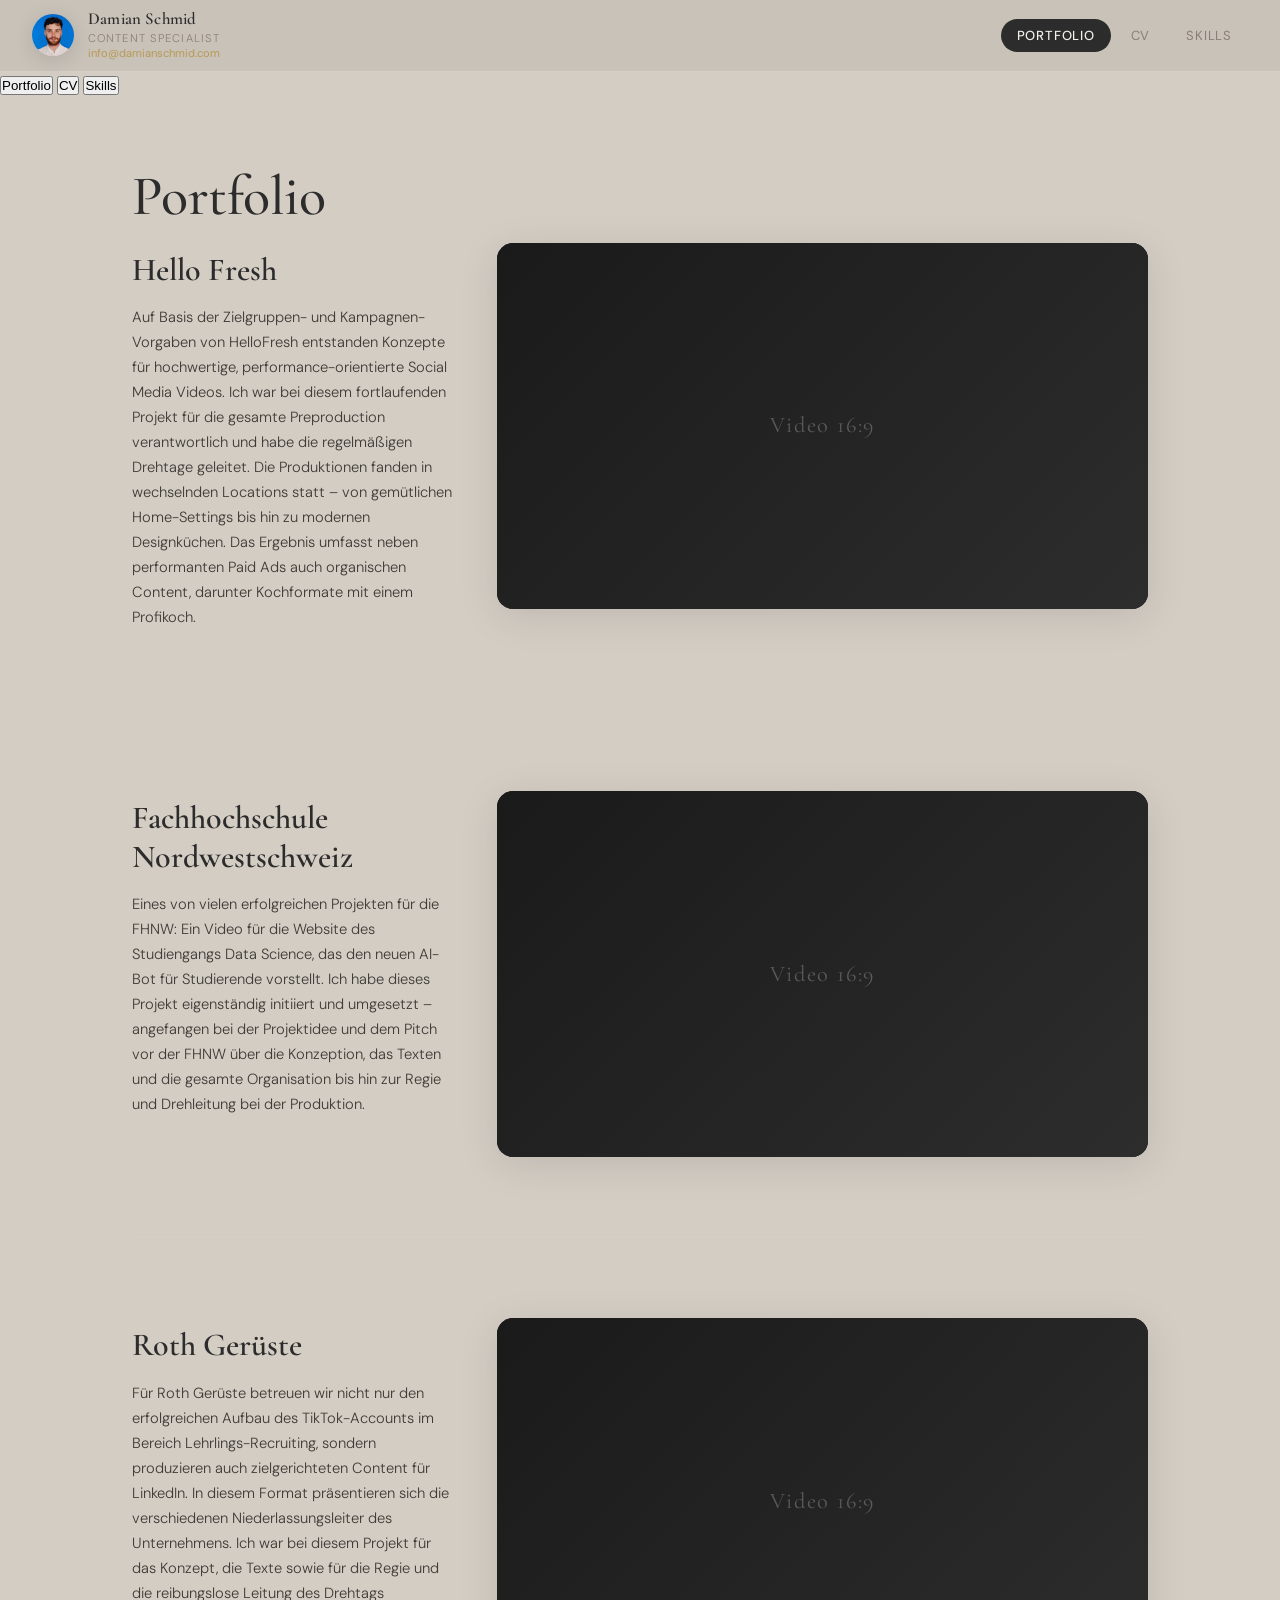
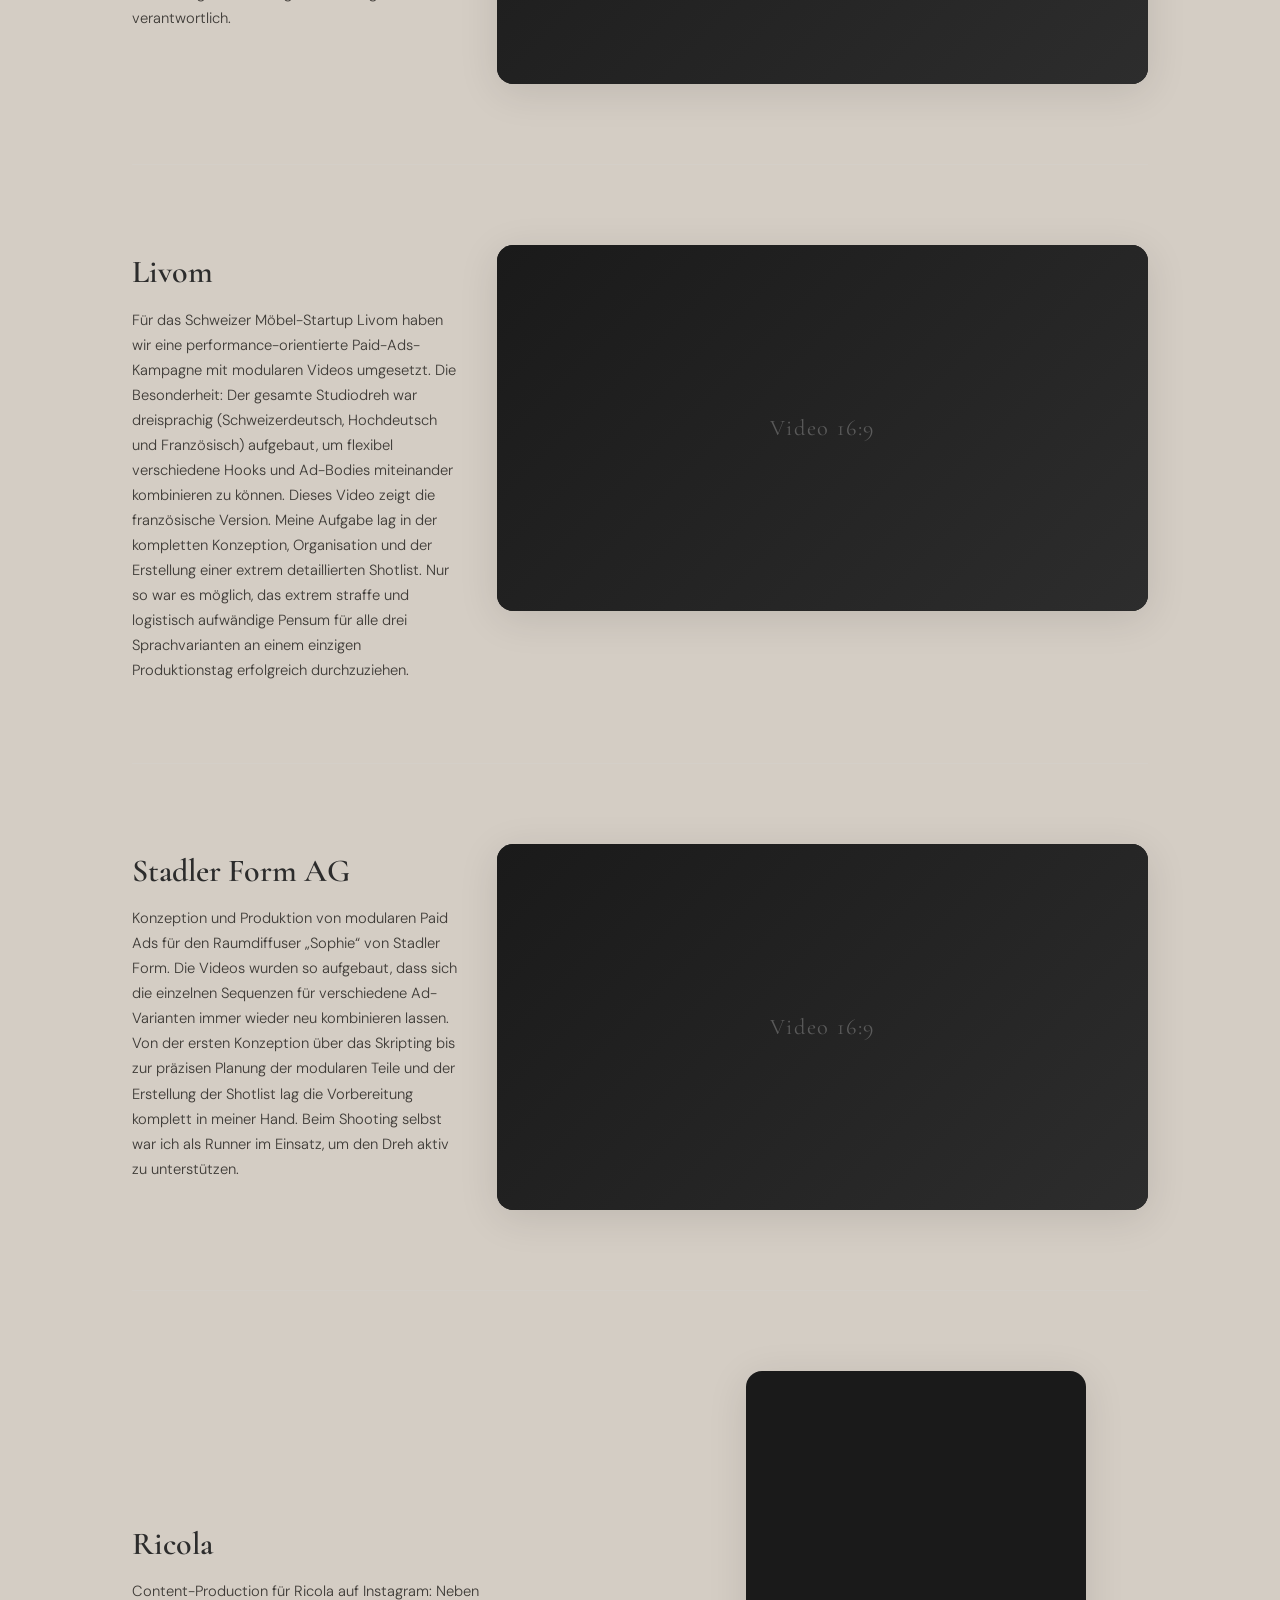
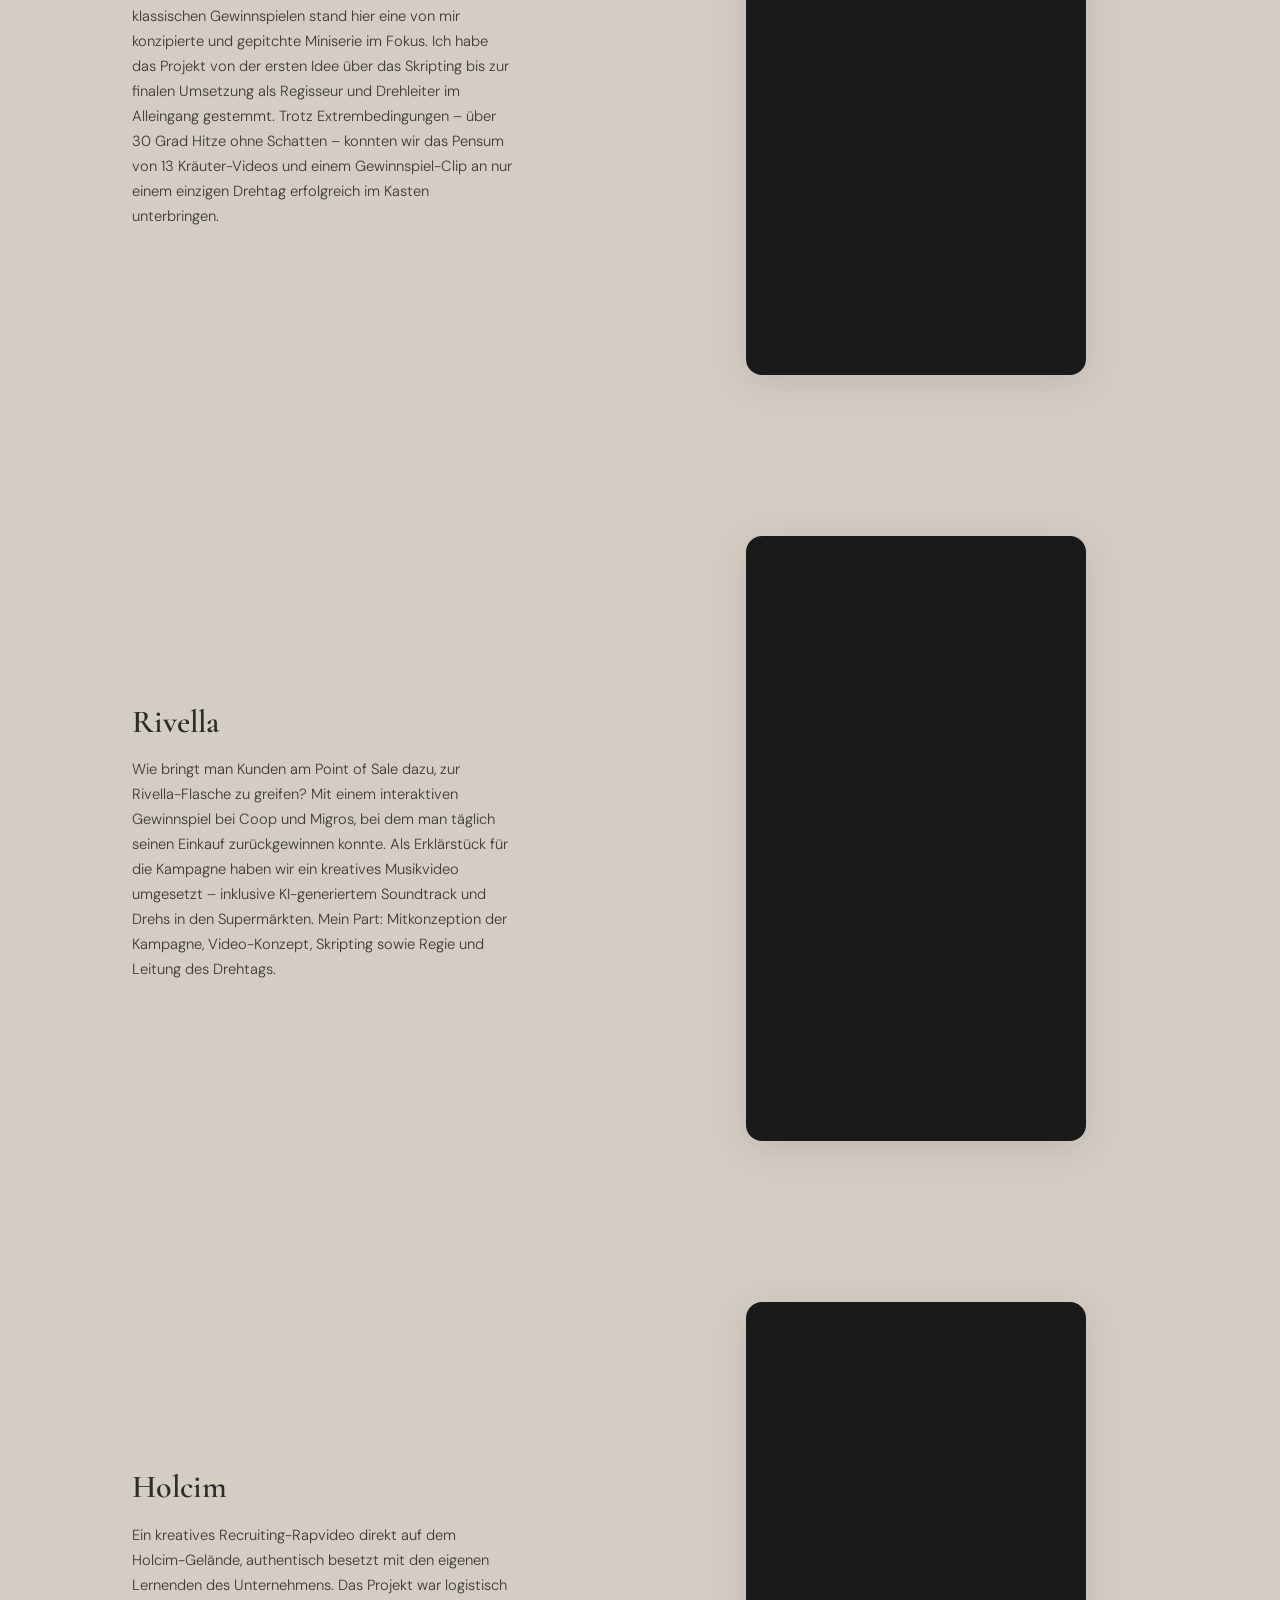
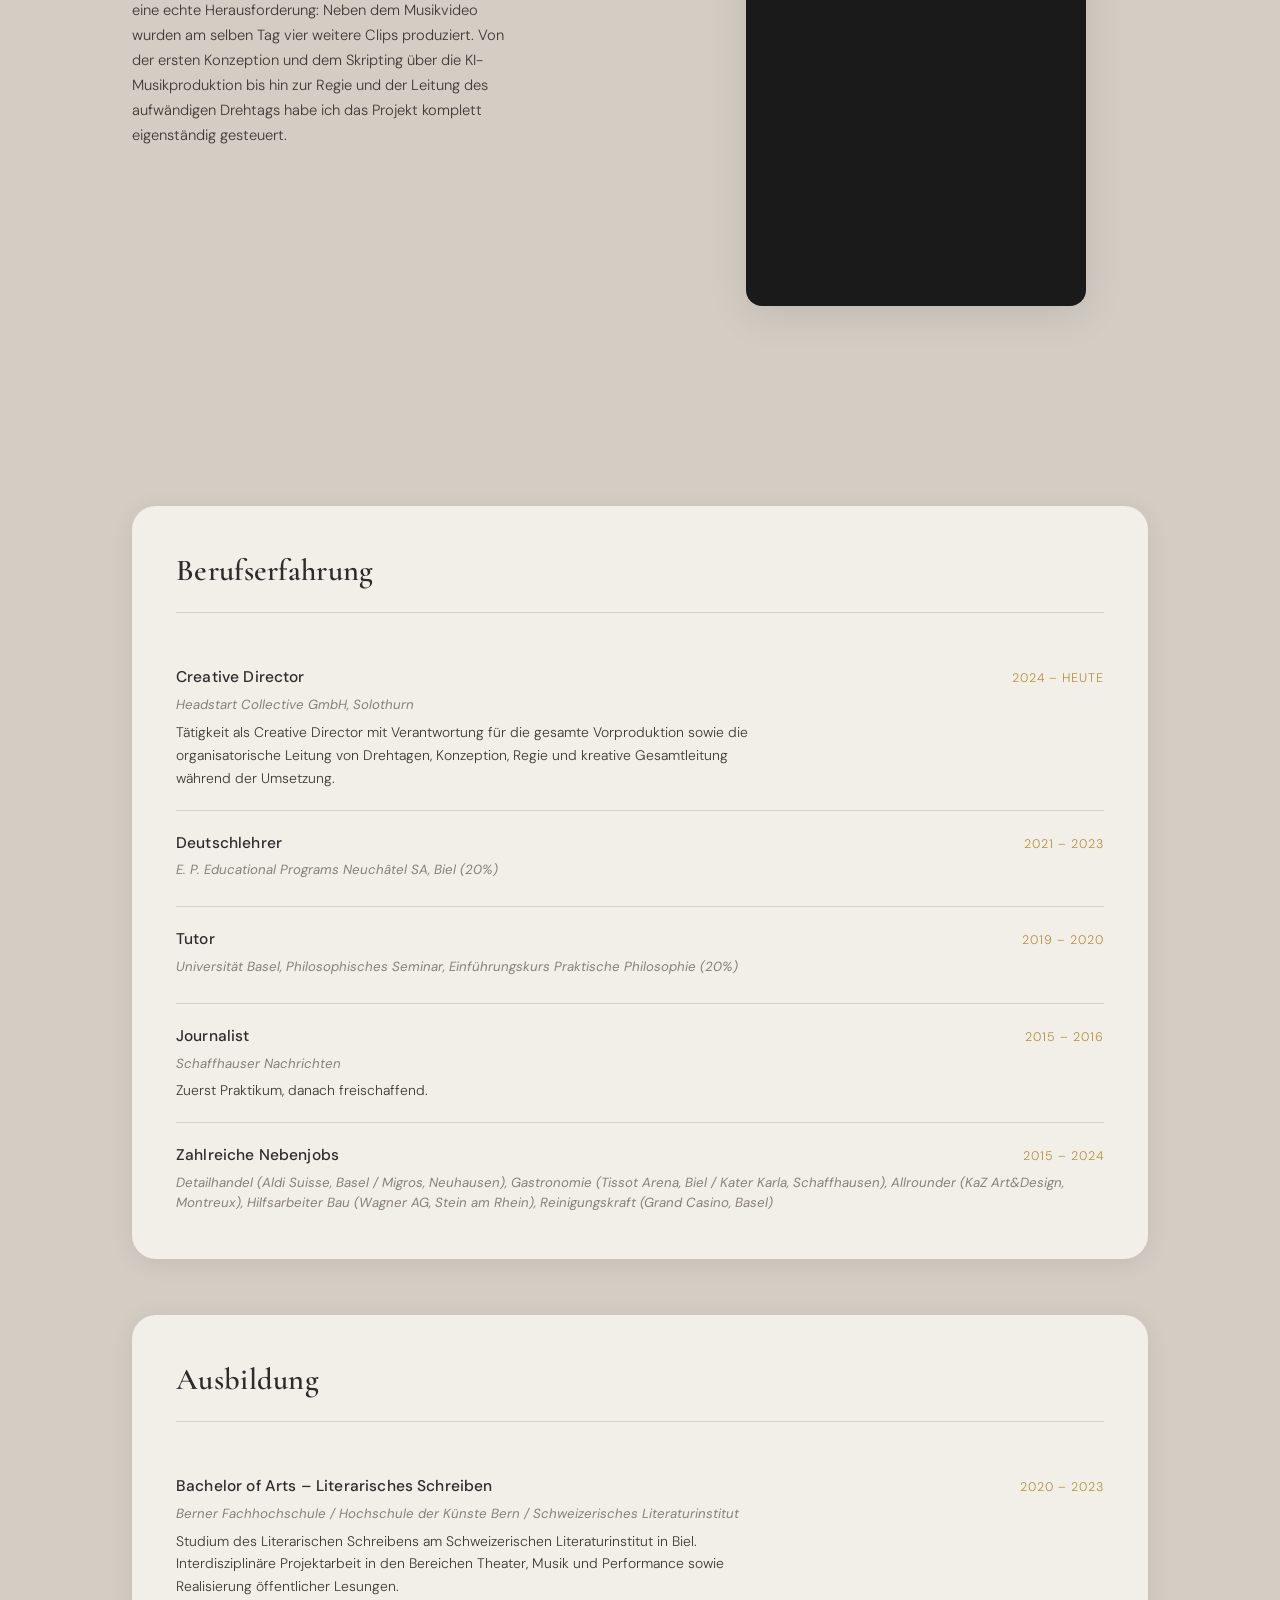
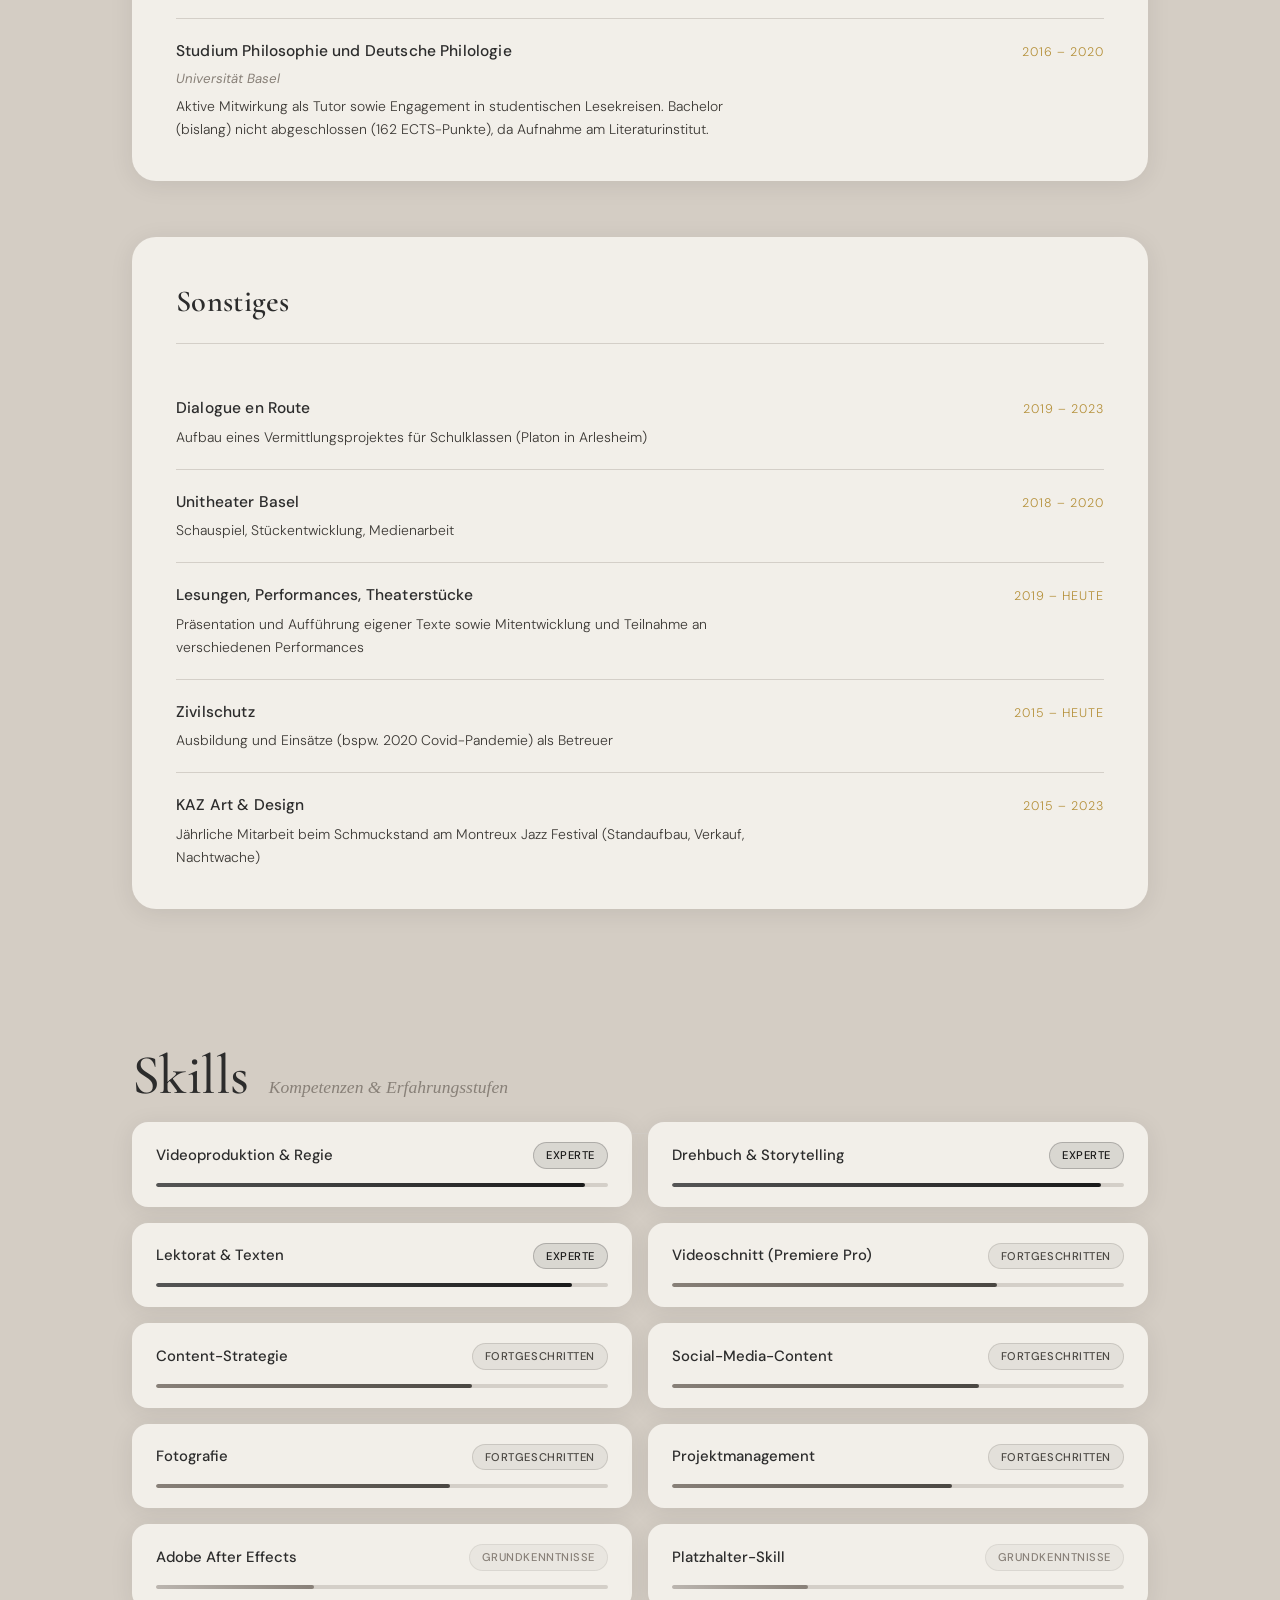
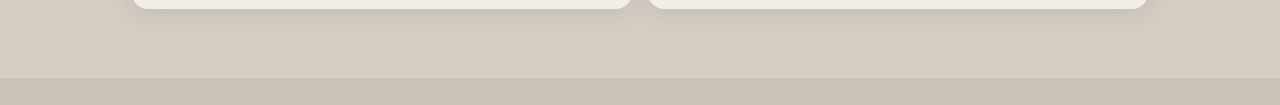
==== commit 3acc7ac3: "Add files via upload" ====
--- a/index.html
+++ b/index.html
@@ -61,7 +61,7 @@
         <div class="video-wrapper-9-16 video-container">
             <video id="myVideo" autoplay muted playsinline poster="vortest.png" class="local-video">
                 <source src="robo2.mp4"  type="video/mp4">
-                <source src="test2.webm" type="video/webm">
+                <source src="robo2.webm" type="video/webm">
                 Dein Browser unterstützt keine Videos.
             </video>
         </div>
@@ -80,6 +80,19 @@
 
 
 <!-- ============================================================
+     INHALTSVERZEICHNIS (Table of Contents)
+     Sichtbar direkt über dem Hauptinhalt.
+     Beim Runterscrollen gleitet es in die Stage (Header-Modus).
+     Dieselben showSection()-Calls wie die Header-Navigation.
+     ============================================================ -->
+<nav class="toc-nav" id="tocNav">
+    <button class="toc-btn" data-section="portfolio" onclick="showSection('portfolio')">Portfolio</button>
+    <button class="toc-btn" data-section="cv"        onclick="showSection('cv')">CV</button>
+    <button class="toc-btn" data-section="skills"    onclick="showSection('skills')">Skills</button>
+</nav>
+
+
+<!-- ============================================================
      HAUPTINHALT
      Enthält alle drei Sektionen (Portfolio / CV / Skills).
      ============================================================ -->
@@ -88,21 +101,22 @@
 
    <!-- ----------------------------------------------------------
          SEKTION 1: PORTFOLIO
-         Zwei Vorlagen: 16:9 (Querformat) und 9:16 (Hochformat).
-         Einfach duplizieren für weitere Projekte.
+         Vier Karten in dieser Reihenfolge:
+         1. 16:9 — Text LINKS, Video RECHTS
+         2. 16:9 — Text RECHTS, Video LINKS  (reversed)
+         3. 9:16 — Text LINKS, Video RECHTS
+         4. 9:16 — Video LINKS, Text RECHTS  (portrait-reversed)
          ---------------------------------------------------------- -->
     <section class="section-panel" id="section-portfolio">
         <div class="section-inner">
             <h1 class="section-main-title">Portfolio</h1>
 
-            <!-- 16:9 Querformat -->
+            <!-- KARTE 1: 16:9 — Text LINKS, Video RECHTS (standard) -->
             <article class="project-card project-landscape">
                 <div class="project-info">
                     <h2 class="project-title">Hello Fresh</h2>
                     <p class="project-desc">
-                        Hier steht die Projektbeschreibung. Erkläre kurz, worum es geht,
-                        welche Rolle du hattest und was das Ergebnis war.
-                        Dieser Text ist ein Platzhalter — ersetze ihn durch deine eigenen Inhalte.
+                        Auf Basis der Zielgruppen- und Kampagnen-Vorgaben von HelloFresh entstanden Konzepte für hochwertige, performance-orientierte Social Media Videos. Ich war bei diesem fortlaufenden Projekt für die gesamte Preproduction verantwortlich und habe die regelmäßigen Drehtage geleitet. Die Produktionen fanden in wechselnden Locations statt – von gemütlichen Home-Settings bis hin zu modernen Designküchen. Das Ergebnis umfasst neben performanten Paid Ads auch organischen Content, darunter Kochformate mit einem Profikoch.
                     </p>
                 </div>
                 <div class="project-media">
@@ -121,16 +135,112 @@
                 </div>
             </article>
 
-            <!-- 9:16 Hochformat -->
+               <article class="project-card project-landscape">
+                <div class="project-info">
+                    <h2 class="project-title">Fachhochschule Nordwestschweiz</h2>
+                    <p class="project-desc">
+                        Eines von vielen erfolgreichen Projekten für die FHNW: Ein Video für die Website des Studiengangs Data Science, das den neuen AI-Bot für Studierende vorstellt. Ich habe dieses Projekt eigenständig initiiert und umgesetzt – angefangen bei der Projektidee und dem Pitch vor der FHNW über die Konzeption, das Texten und die gesamte Organisation bis hin zur Regie und Drehleitung bei der Produktion.
+                    </p>
+                </div>
+                <div class="project-media">
+                    <div class="video-frame ratio-16-9">
+                        <iframe 
+                            src="https://www.youtube-nocookie.com/embed/4Ih0R3a6CuE"
+                            title="Hello Fresh Video"
+                            frameborder="0"
+                            allow="accelerometer; clipboard-write; encrypted-media; gyroscope; picture-in-picture"
+                            allowfullscreen>
+                        </iframe>
+                        <div class="video-placeholder-overlay">
+                            <span class="placeholder-label">Video 16:9</span>
+                        </div>
+                    </div>
+                </div>
+            </article>
+
+ <article class="project-card project-landscape">
+                <div class="project-info">
+                    <h2 class="project-title">Roth Gerüste</h2>
+                    <p class="project-desc"> 
+                        Für Roth Gerüste betreuen wir nicht nur den erfolgreichen Aufbau des TikTok-Accounts im Bereich Lehrlings-Recruiting, sondern produzieren auch zielgerichteten Content für LinkedIn. In diesem Format präsentieren sich die verschiedenen Niederlassungsleiter des Unternehmens. Ich war bei diesem Projekt für das Konzept, die Texte sowie für die Regie und die reibungslose Leitung des Drehtags verantwortlich.
+                    </p>
+                </div>
+                <div class="project-media">
+                    <div class="video-frame ratio-16-9">
+                        <iframe
+                            src="https://www.youtube-nocookie.com/embed/ho1iYsJ8nnU"
+                            title="Hello Fresh Video"
+                            frameborder="0"
+                            allow="accelerometer; clipboard-write; encrypted-media; gyroscope; picture-in-picture"
+                            allowfullscreen>
+                        </iframe>
+                        <div class="video-placeholder-overlay">
+                            <span class="placeholder-label">Video 16:9</span>
+                        </div>
+                    </div>
+                </div>
+            </article>
+
+
+             <article class="project-card project-landscape">
+                <div class="project-info">
+                    <h2 class="project-title">Livom</h2>
+                    <p class="project-desc">
+                       Für das Schweizer Möbel-Startup Livom haben wir eine performance-orientierte Paid-Ads-Kampagne mit modularen Videos umgesetzt. Die Besonderheit: Der gesamte Studiodreh war dreisprachig (Schweizerdeutsch, Hochdeutsch und Französisch) aufgebaut, um flexibel verschiedene Hooks und Ad-Bodies miteinander kombinieren zu können. Dieses Video zeigt die französische Version.
+
+                       Meine Aufgabe lag in der kompletten Konzeption, Organisation und der Erstellung einer extrem detaillierten Shotlist. Nur so war es möglich, das extrem straffe und logistisch aufwändige Pensum für alle drei Sprachvarianten an einem einzigen Produktionstag erfolgreich durchzuziehen.
+                    </p>
+                </div>
+                <div class="project-media">
+                    <div class="video-frame ratio-16-9">
+                        <iframe 
+                            src="https://www.youtube-nocookie.com/embed/aSzej93IyBQ"
+                            title="Hello Fresh Video"
+                            frameborder="0"
+                            allow="accelerometer; clipboard-write; encrypted-media; gyroscope; picture-in-picture"
+                            allowfullscreen>
+                        </iframe>
+                        <div class="video-placeholder-overlay">
+                            <span class="placeholder-label">Video 16:9</span>
+                        </div>
+                    </div>
+                </div>
+            </article>
+
+            
+            <article class="project-card project-landscape">
+                <div class="project-info">
+                    <h2 class="project-title">Stadler Form AG</h2>
+                    <p class="project-desc">
+                       Konzeption und Produktion von modularen Paid Ads für den Raumdiffuser „Sophie“ von Stadler Form. Die Videos wurden so aufgebaut, dass sich die einzelnen Sequenzen für verschiedene Ad-Varianten immer wieder neu kombinieren lassen. Von der ersten Konzeption über das Skripting bis zur präzisen Planung der modularen Teile und der Erstellung der Shotlist lag die Vorbereitung komplett in meiner Hand. Beim Shooting selbst war ich als Runner im Einsatz, um den Dreh aktiv zu unterstützen.
+                    </p>
+                </div>
+                <div class="project-media">
+                    <div class="video-frame ratio-16-9">
+                        <iframe 
+                            src="https://www.youtube-nocookie.com/embed/UXLArMxONc0"
+                            title="Hello Fresh Video"
+                            frameborder="0"
+                            allow="accelerometer; clipboard-write; encrypted-media; gyroscope; picture-in-picture"
+                            allowfullscreen>
+                        </iframe>
+                        <div class="video-placeholder-overlay">
+                            <span class="placeholder-label">Video 16:9</span>
+                        </div>
+                    </div>
+                </div>
+            </article>
+
+
+            <!-- KARTE 3: 9:16 — Text LINKS, Video RECHTS (standard portrait) -->
             <article class="project-card project-portrait">
                 <div class="project-info">
                     <h2 class="project-title">Ricola</h2>
                     <p class="project-desc">
-                        Hier steht die Projektbeschreibung für das Ricola-Video.
-                        Es ist ein vertikales Format, perfekt optimiert für mobile Endgeräte.
-                    </p>
-                </div>
-                <div class="project-media">
+                        Content-Production für Ricola auf Instagram: Neben klassischen Gewinnspielen stand hier eine von mir konzipierte und gepitchte Miniserie im Fokus. Ich habe das Projekt von der ersten Idee über das Skripting bis zur finalen Umsetzung als Regisseur und Drehleiter im Alleingang gestemmt. Trotz Extrembedingungen – über 30 Grad Hitze ohne Schatten – konnten wir das Pensum von 13 Kräuter-Videos und einem Gewinnspiel-Clip an nur einem einzigen Drehtag erfolgreich im Kasten unterbringen.
+                    </p>
+                </div>
+                <div class="project-media project-media-portrait-right">
                     <div class="video-frame ratio-9-16">
                         <iframe
                             src="https://www.youtube-nocookie.com/embed/hUsrRU0KSS8"
@@ -142,6 +252,52 @@
                     </div>
                 </div>
             </article>
+
+             <article class="project-card project-portrait">
+                <div class="project-info">
+                    <h2 class="project-title">Rivella</h2>
+                    <p class="project-desc"> 
+                        Wie bringt man Kunden am Point of Sale dazu, zur Rivella-Flasche zu greifen? Mit einem interaktiven Gewinnspiel bei Coop und Migros, bei dem man täglich seinen Einkauf zurückgewinnen konnte.
+
+                        Als Erklärstück für die Kampagne haben wir ein kreatives Musikvideo umgesetzt – inklusive KI-generiertem Soundtrack und Drehs in den Supermärkten.
+
+                        Mein Part: Mitkonzeption der Kampagne, Video-Konzept, Skripting sowie Regie und Leitung des Drehtags.
+                    </p>
+                </div>
+                <div class="project-media project-media-portrait-right">
+                    <div class="video-frame ratio-9-16">
+                        <iframe
+                            src="https://www.youtube-nocookie.com/embed/uh-kgQl-yAo"
+                            title="Ricola Video"
+                            frameborder="0"
+                            allow="accelerometer; clipboard-write; encrypted-media; gyroscope; picture-in-picture"
+                            allowfullscreen>
+                        </iframe>
+                    </div>
+                </div>
+            </article>
+
+            
+             <article class="project-card project-portrait">
+                <div class="project-info">
+                    <h2 class="project-title">Holcim</h2>
+                    <p class="project-desc"> 
+                        Ein kreatives Recruiting-Rapvideo direkt auf dem Holcim-Gelände, authentisch besetzt mit den eigenen Lernenden des Unternehmens. Das Projekt war logistisch eine echte Herausforderung: Neben dem Musikvideo wurden am selben Tag vier weitere Clips produziert. Von der ersten Konzeption und dem Skripting über die KI-Musikproduktion bis hin zur Regie und der Leitung des aufwändigen Drehtags habe ich das Projekt komplett eigenständig gesteuert.
+                    </p>
+                </div>
+                <div class="project-media project-media-portrait-right">
+                    <div class="video-frame ratio-9-16">
+                        <iframe
+                            src="https://www.youtube-nocookie.com/embed/Kd8ZXvTOIOI"
+                            title="Ricola Video"
+                            frameborder="0"
+                            allow="accelerometer; clipboard-write; encrypted-media; gyroscope; picture-in-picture"
+                            allowfullscreen>
+                        </iframe>
+                    </div>
+                </div>
+            </article>
+
 
         </div>
     </section><!-- /section-portfolio -->
@@ -280,10 +436,12 @@
          ---------------------------------------------------------- -->
     <section class="section-panel" id="section-skills">
         <div class="section-inner">
+
+            <!-- Skills-Titelblock: "Skills" oben, Untertitel darunter (stapelt vertikal) -->
             <div class="skills-title-block">
-    <h1 class="section-main-title">Skills</h1>
-    <p class="skills-subtitle">Kompetenzen & Erfahrungsstufen</p>
-</div>
+                <h1 class="section-main-title">Skills</h1>
+                <p class="skills-subtitle">Kompetenzen & Erfahrungsstufen</p>
+            </div>
 
             <div class="skills-grid">
 
--- a/style.css
+++ b/style.css
@@ -189,7 +189,7 @@
 .stage.header-mode .email-link {
     font-size: 0.7rem;
     opacity: 0.8;
-    margin-top: 1px;
+    margin-top: -3.9px;
 }
 
 
@@ -245,30 +245,31 @@
     pointer-events: none;
 }
 
-/* Mobile: Video füllt den ganzen Bildschirm */
 @media (max-width: 640px) {
     .video-part {
         align-items: stretch;
         justify-content: stretch;
     }
 
-    /* Wir nutzen jetzt deine 9-16 Klasse für das Mobile-Layout */
     .video-wrapper-9-16 {
         width: 100vw;
         height: 100vh;
-        aspect-ratio: unset;          /* Verhindert Ränder, erlaubt Vollbild */
-        mask-image: none;             /* Keine Vignette, damit es maximal groß wirkt */
-        -webkit-mask-image: none;
+        aspect-ratio: unset;
+        mask-image: none;
+        
+        /* HIER IST DEIN ZOOM-REGLER FÜR SMARTPHONES */
+        /* 1.0 = Originalgröße / weit weg */
+        /* 1.1 = leicht reingezoomt */
+        /* 0.9 = leicht rausgezoomt (vielleicht das, was du suchst?) */
+        transform: scale(1.05); 
     }
 
     .local-video {
         width: 100%;
         height: 100%;
-        object-fit: cover;            /* Schneidet das Video passend für den Screen */
-        
-        /* Hier kannst du den vertikalen Ausschnitt für Mobile anpassen */
-        /* translateY schiebt das Video nach oben, damit man unten mehr sieht */
-        transform: translateY(-5%);   
+        object-fit: cover;
+        /* Falls du auf dem Handy die Verschiebung nach oben NICHT willst: */
+        transform: translateY(-5%); 
     }
 }
 
@@ -362,6 +363,15 @@
         position: absolute;
         right: 16px;
     }
+/* ÄNDERUNG (Mobile Header):
+       Profilbild, Name, Beruf und Mail leicht nach links versetzt.
+       Vorher: kein spezifischer left-Abstand (zentriert durch flex).
+       Jetzt: padding-left auf profile-part, damit der Inhalt vom linken Rand
+       einen angenehmen Mindestabstand hat. */
+    .stage.header-mode .profile-part {
+        padding-left: 4px;   /* ← leicht nach links, weg vom zu engen Rand */
+    }
+
 }
 
 /* Aktiv-Zustand: X-Form */
@@ -391,13 +401,16 @@
     right: -260px;         /* Versteckt rechts außen */
     width: 240px;
     height: 100%;
-    background: var(--surface);
+    background: rgba(242, 239, 233, 0.30);   /* ← vorher: var(--surface); jetzt leicht transparent */
+    backdrop-filter: blur(5px);              /* ← Glassmorphism-Weichzeichner */
+    -webkit-backdrop-filter: blur(20px);
     z-index: 300;
     display: flex;
     flex-direction: column;
     padding: 80px 28px 40px;
     gap: 8px;
-    box-shadow: -4px 0 24px rgba(0,0,0,0.12);
+    border-left: 1px solid rgba(255, 255, 255, 0.3);
+    box-shadow: -4px 0 30px rgba(0,0,0,0.08);
     transition: right 0.35s cubic-bezier(0.4, 0, 0.2, 1);
 }
 
@@ -616,6 +629,10 @@
         max-width: 260px;
         margin: 0 auto;
     }
+    .project-card {
+        margin-bottom: 36px;   /* ← kompakter auf kleinen Bildschirmen */
+        padding-bottom: 36px;
+    }
 }
 
 
@@ -719,7 +736,7 @@
     display: flex;
     align-items: baseline;
     gap: 20px;
-    margin-bottom: 10px;
+    margin-bottom: -12px;
     padding-bottom: 12px;
     border-bottom: 1px solid var(--border);
 }
@@ -731,13 +748,18 @@
     font-style: italic;
 }
 
+@media (max-width: 640px) {
+    .skills-title-block {
+        flex-direction: column;
+    }
+}
 
 /* Zweispaltiges Grid auf Desktop, einspaltiger auf Mobile */
 .skills-grid {
     display: grid;
     grid-template-columns: repeat(2, 1fr);
     gap: 16px;
-    max-width: 900px;
+    max-width: 1016px;
 }
 
 @media (max-width: 640px) {
@@ -768,6 +790,14 @@
     justify-content: space-between;
     gap: 12px;
     flex-wrap: wrap;       /* Badge bricht sauber um, wenn kein Platz */
+}
+
+@media (max-width: 640px) {
+    .skill-card-header {
+        flex-direction: column;
+        align-items: flex-start;
+        gap: 6px;
+    }
 }
 
 .skill-name {
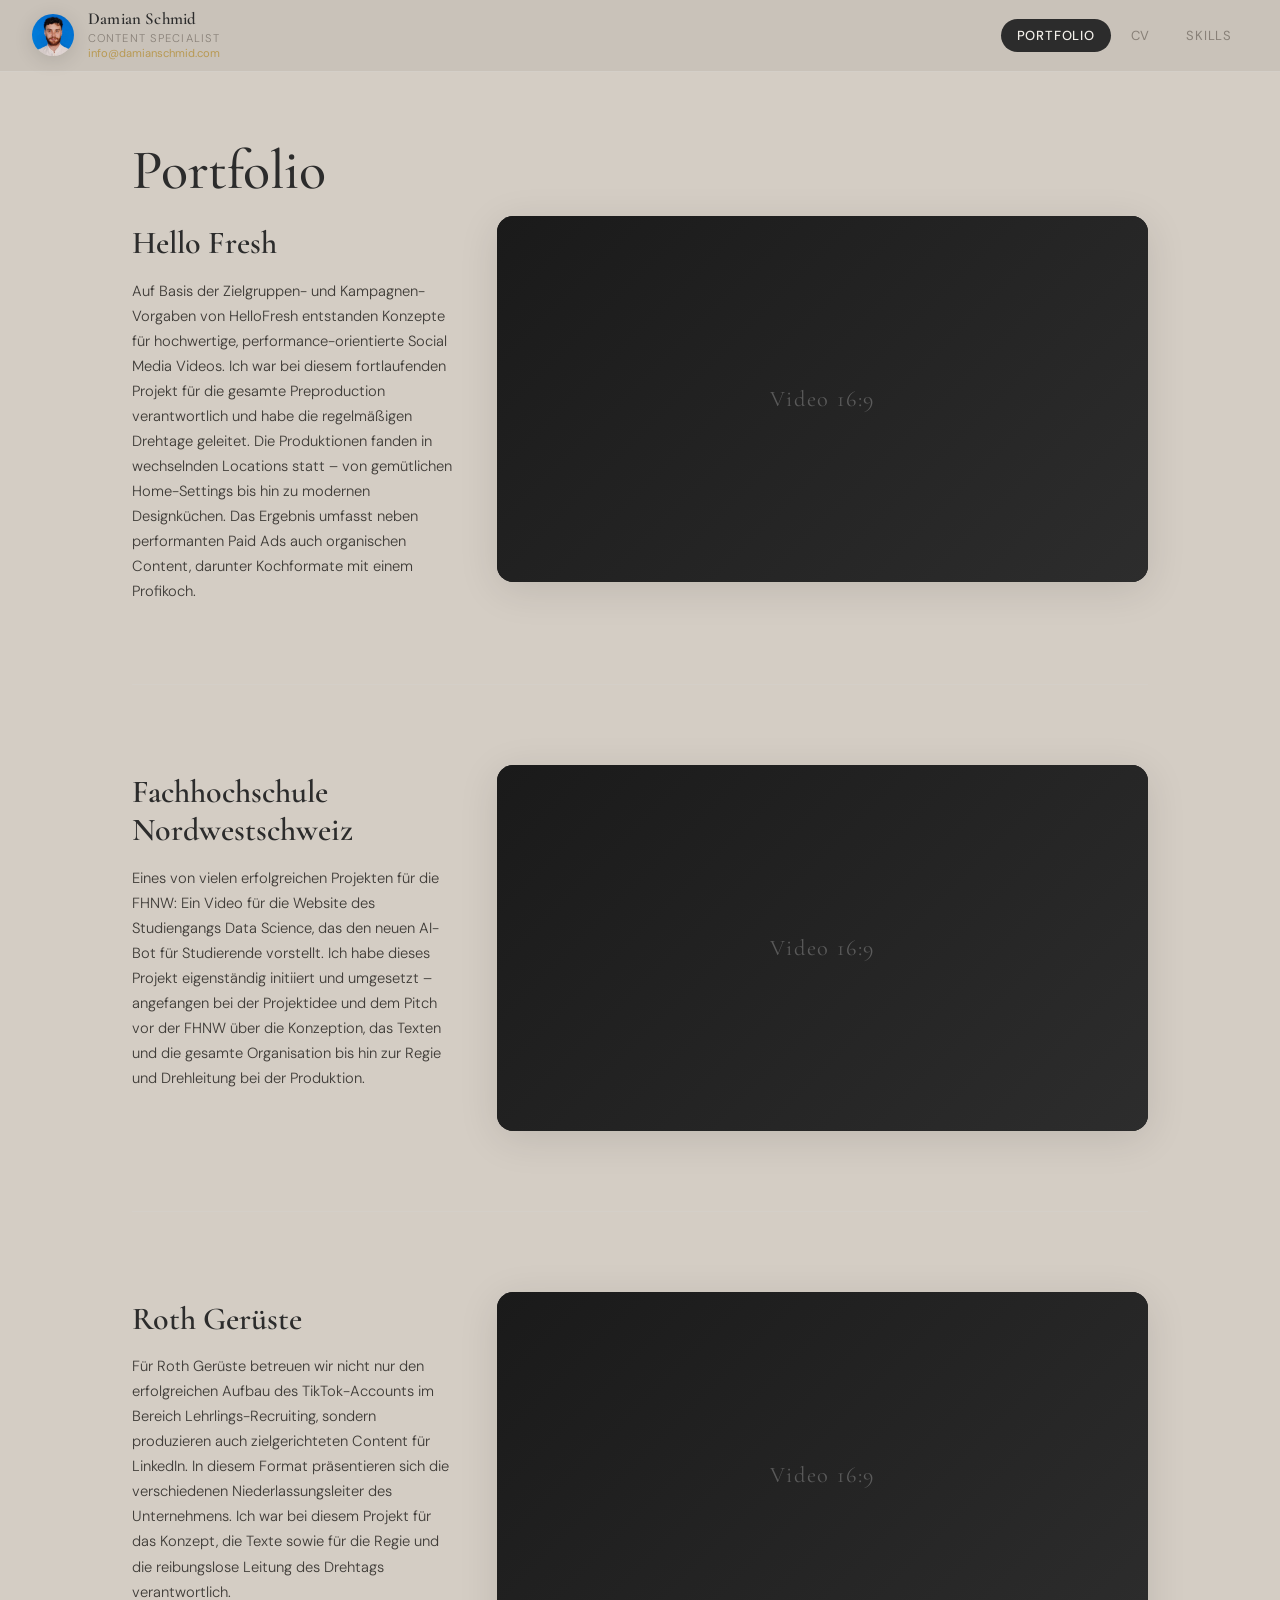
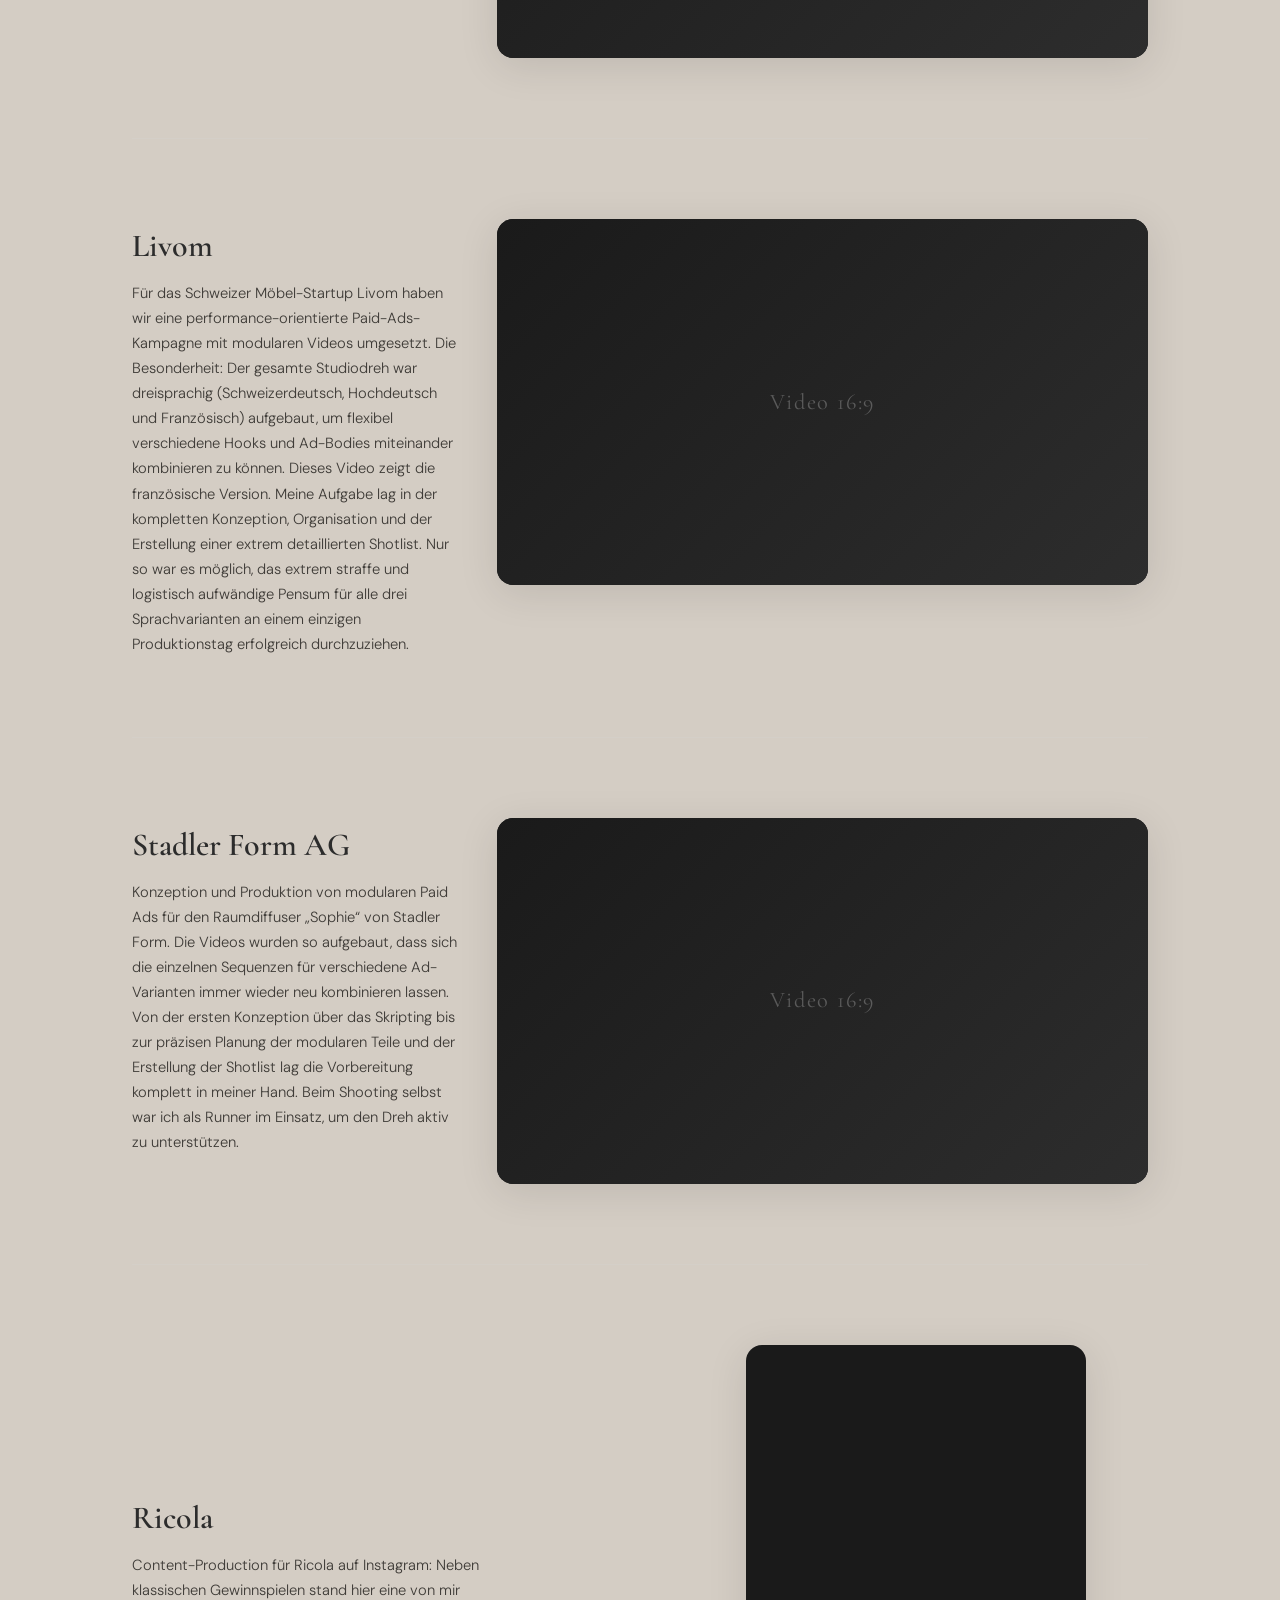
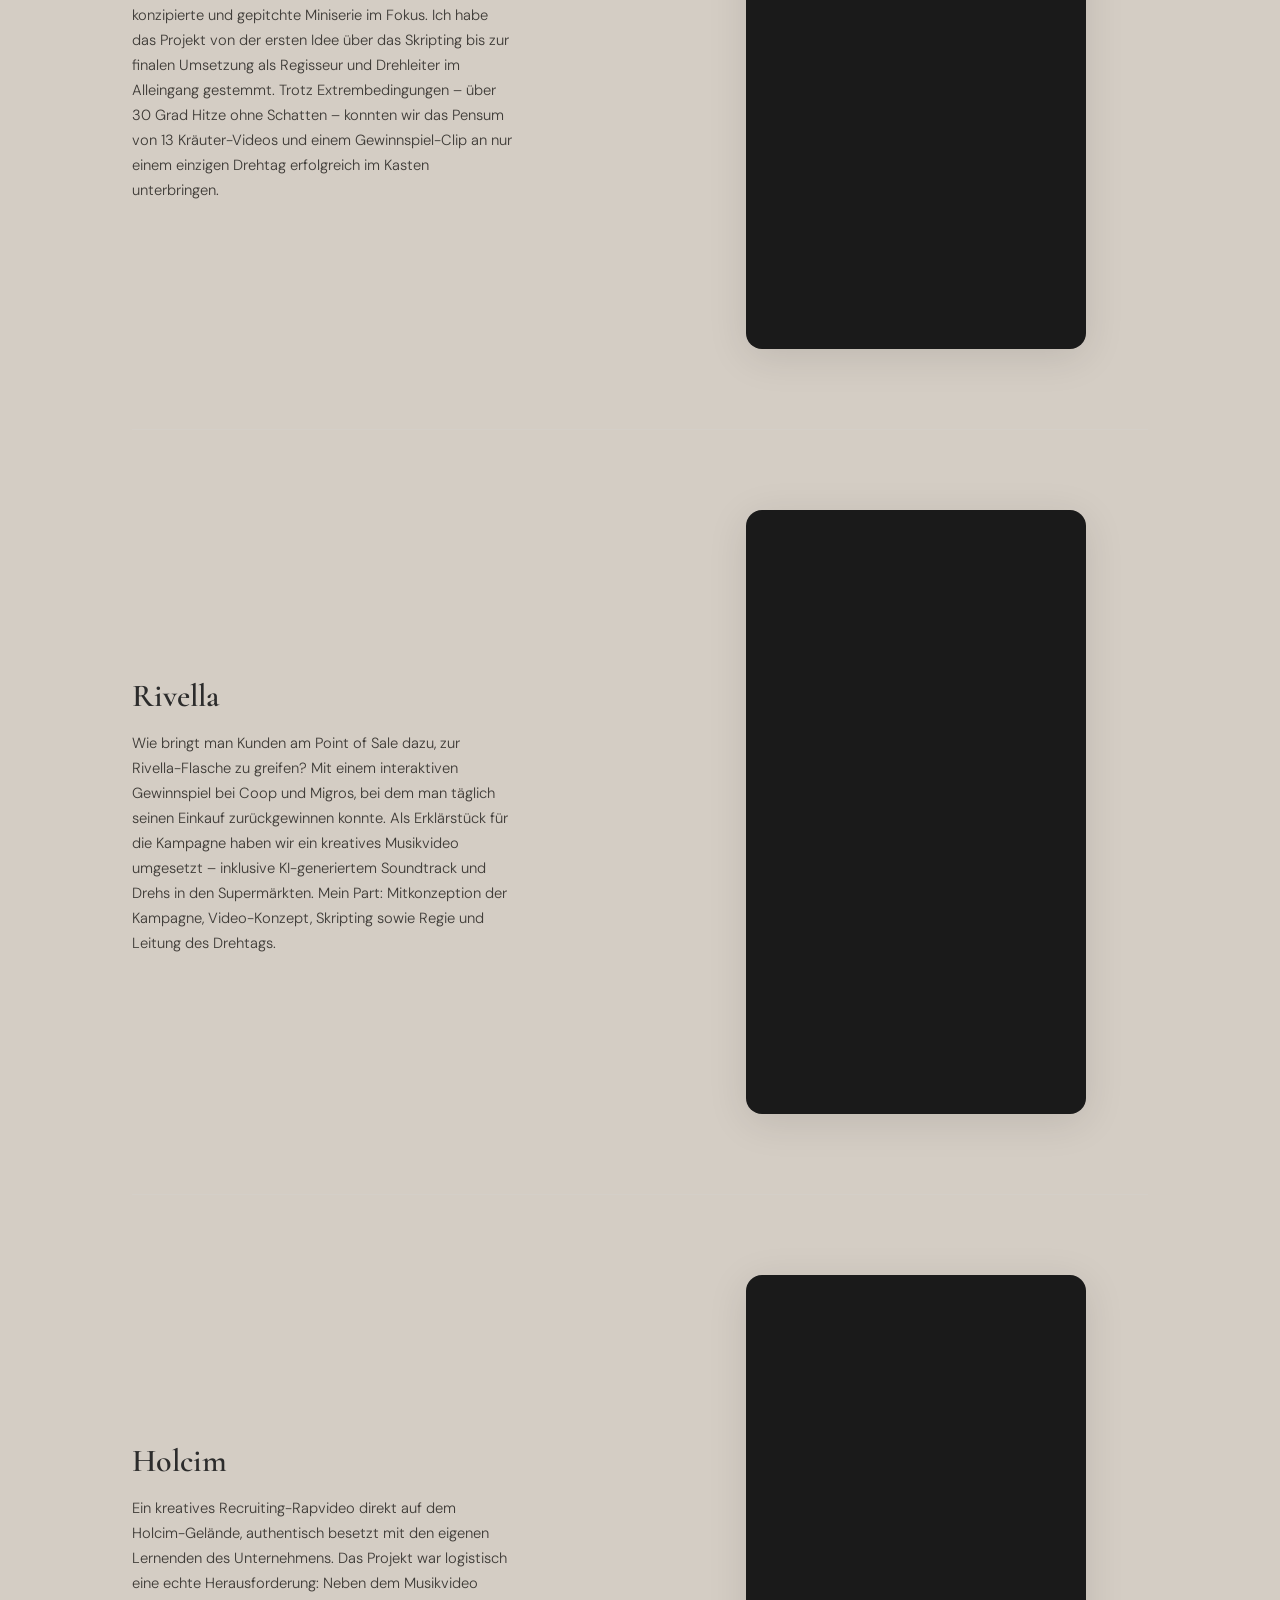
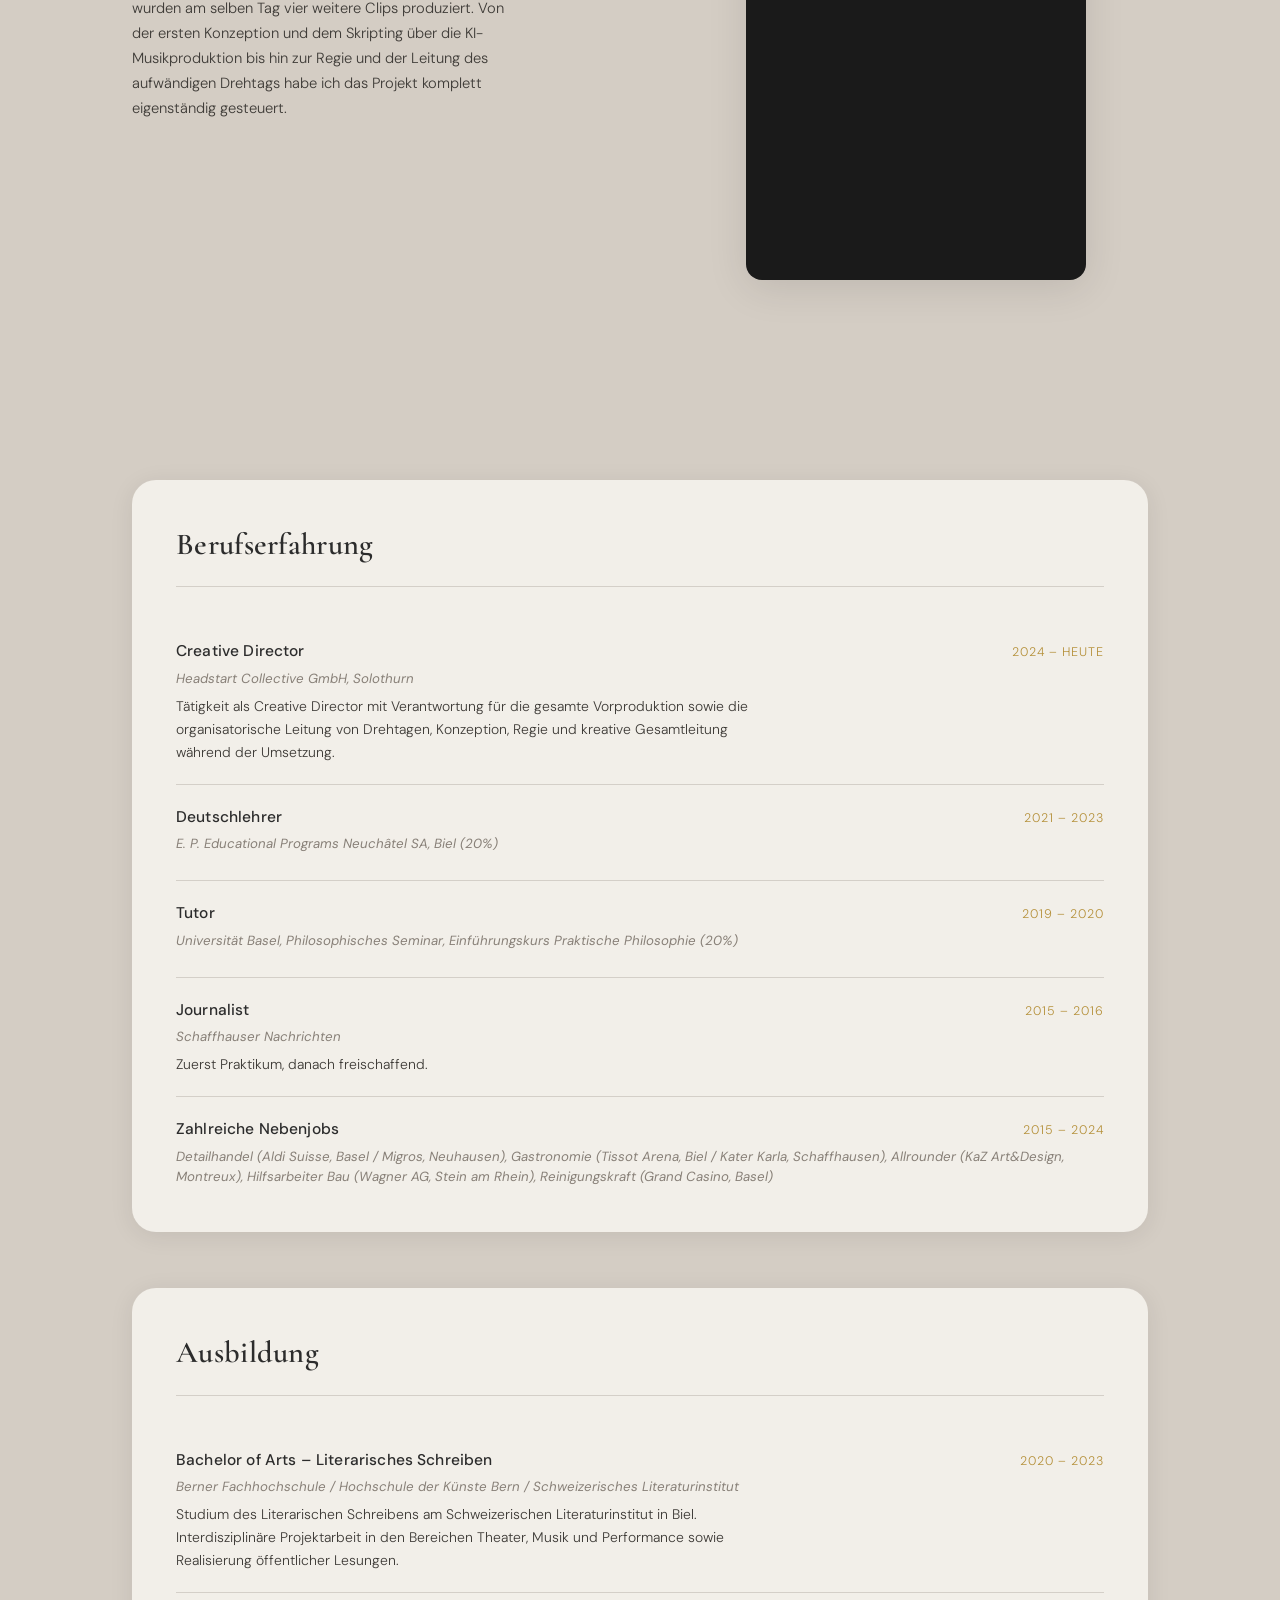
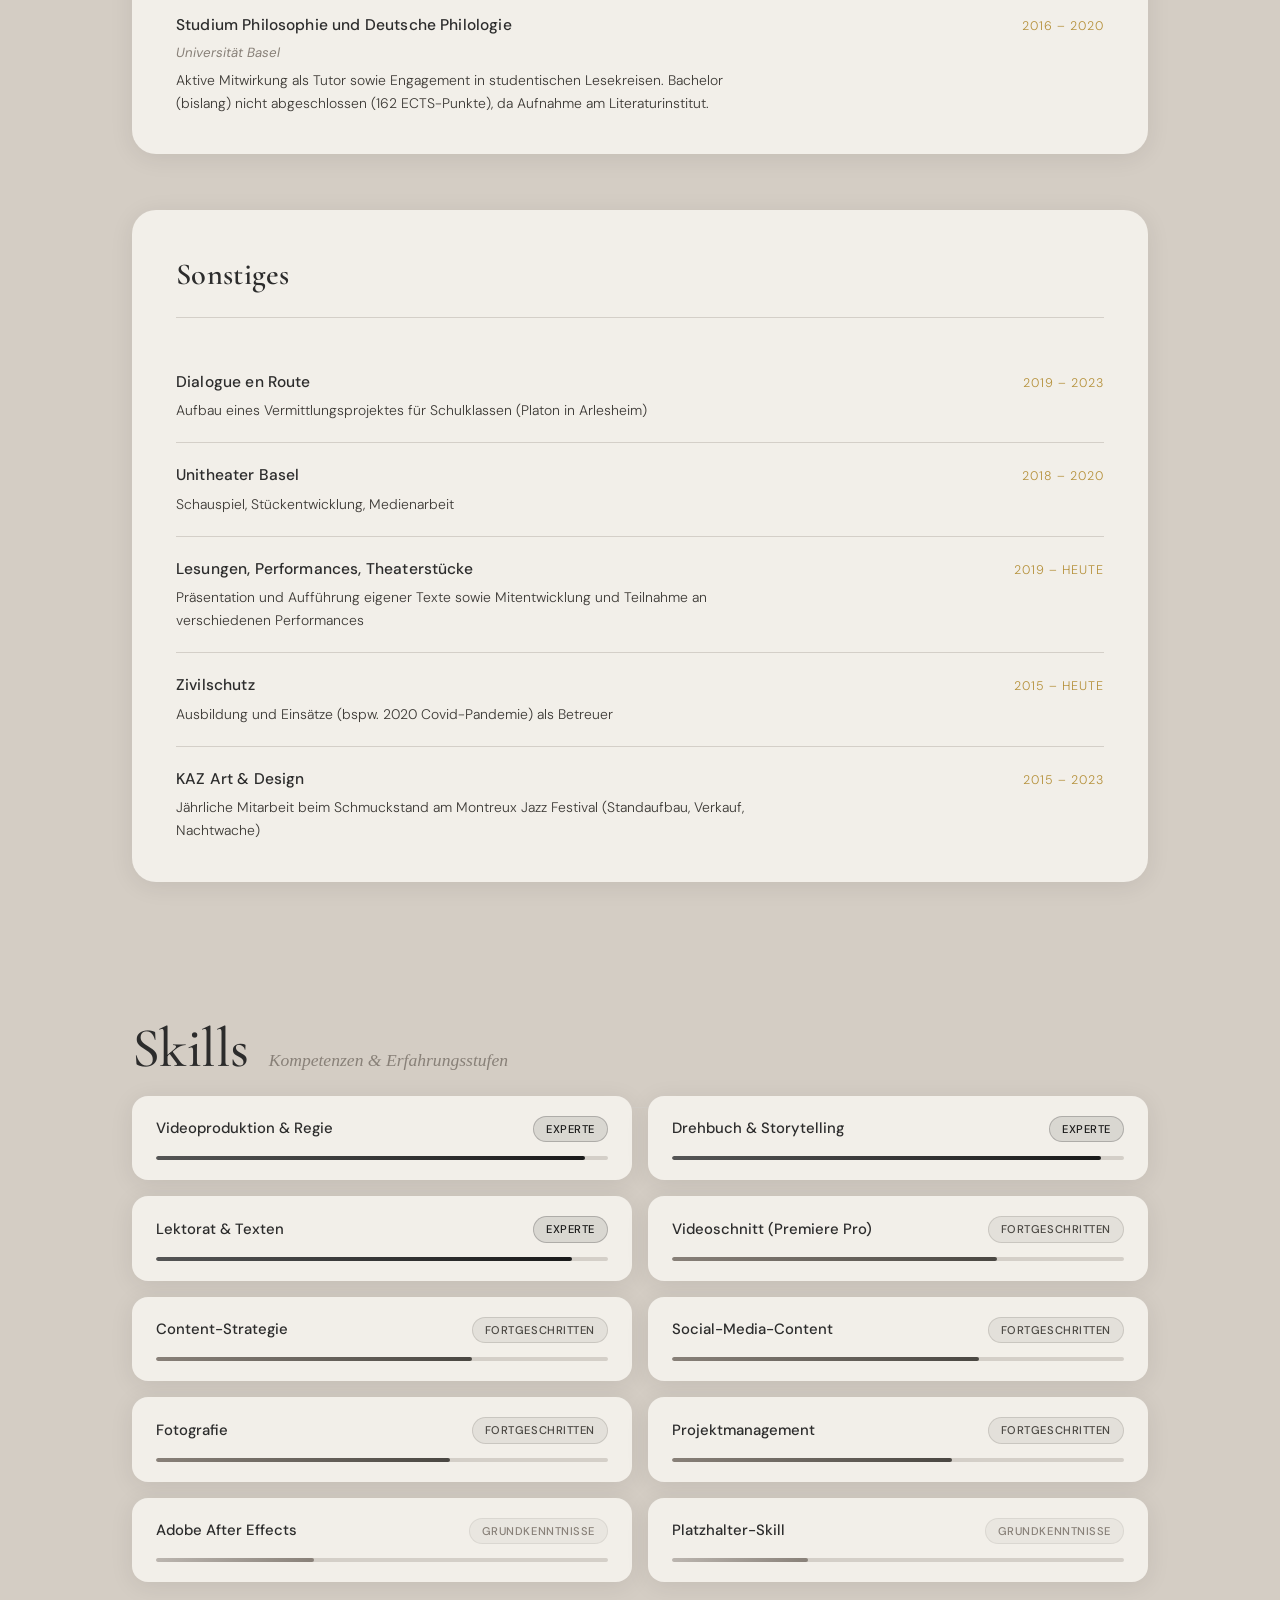
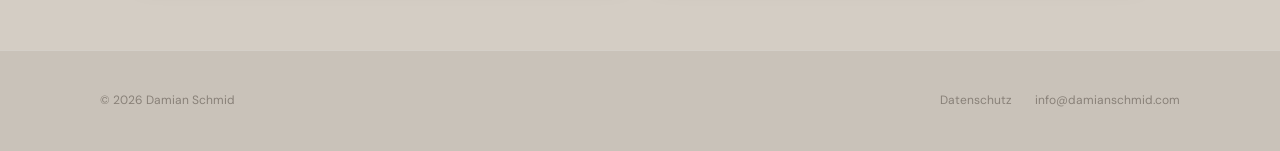
==== commit b94dac2c: "Add files via upload" ====
--- a/index.html
+++ b/index.html
@@ -79,17 +79,6 @@
 </nav>
 
 
-<!-- ============================================================
-     INHALTSVERZEICHNIS (Table of Contents)
-     Sichtbar direkt über dem Hauptinhalt.
-     Beim Runterscrollen gleitet es in die Stage (Header-Modus).
-     Dieselben showSection()-Calls wie die Header-Navigation.
-     ============================================================ -->
-<nav class="toc-nav" id="tocNav">
-    <button class="toc-btn" data-section="portfolio" onclick="showSection('portfolio')">Portfolio</button>
-    <button class="toc-btn" data-section="cv"        onclick="showSection('cv')">CV</button>
-    <button class="toc-btn" data-section="skills"    onclick="showSection('skills')">Skills</button>
-</nav>
 
 
 <!-- ============================================================
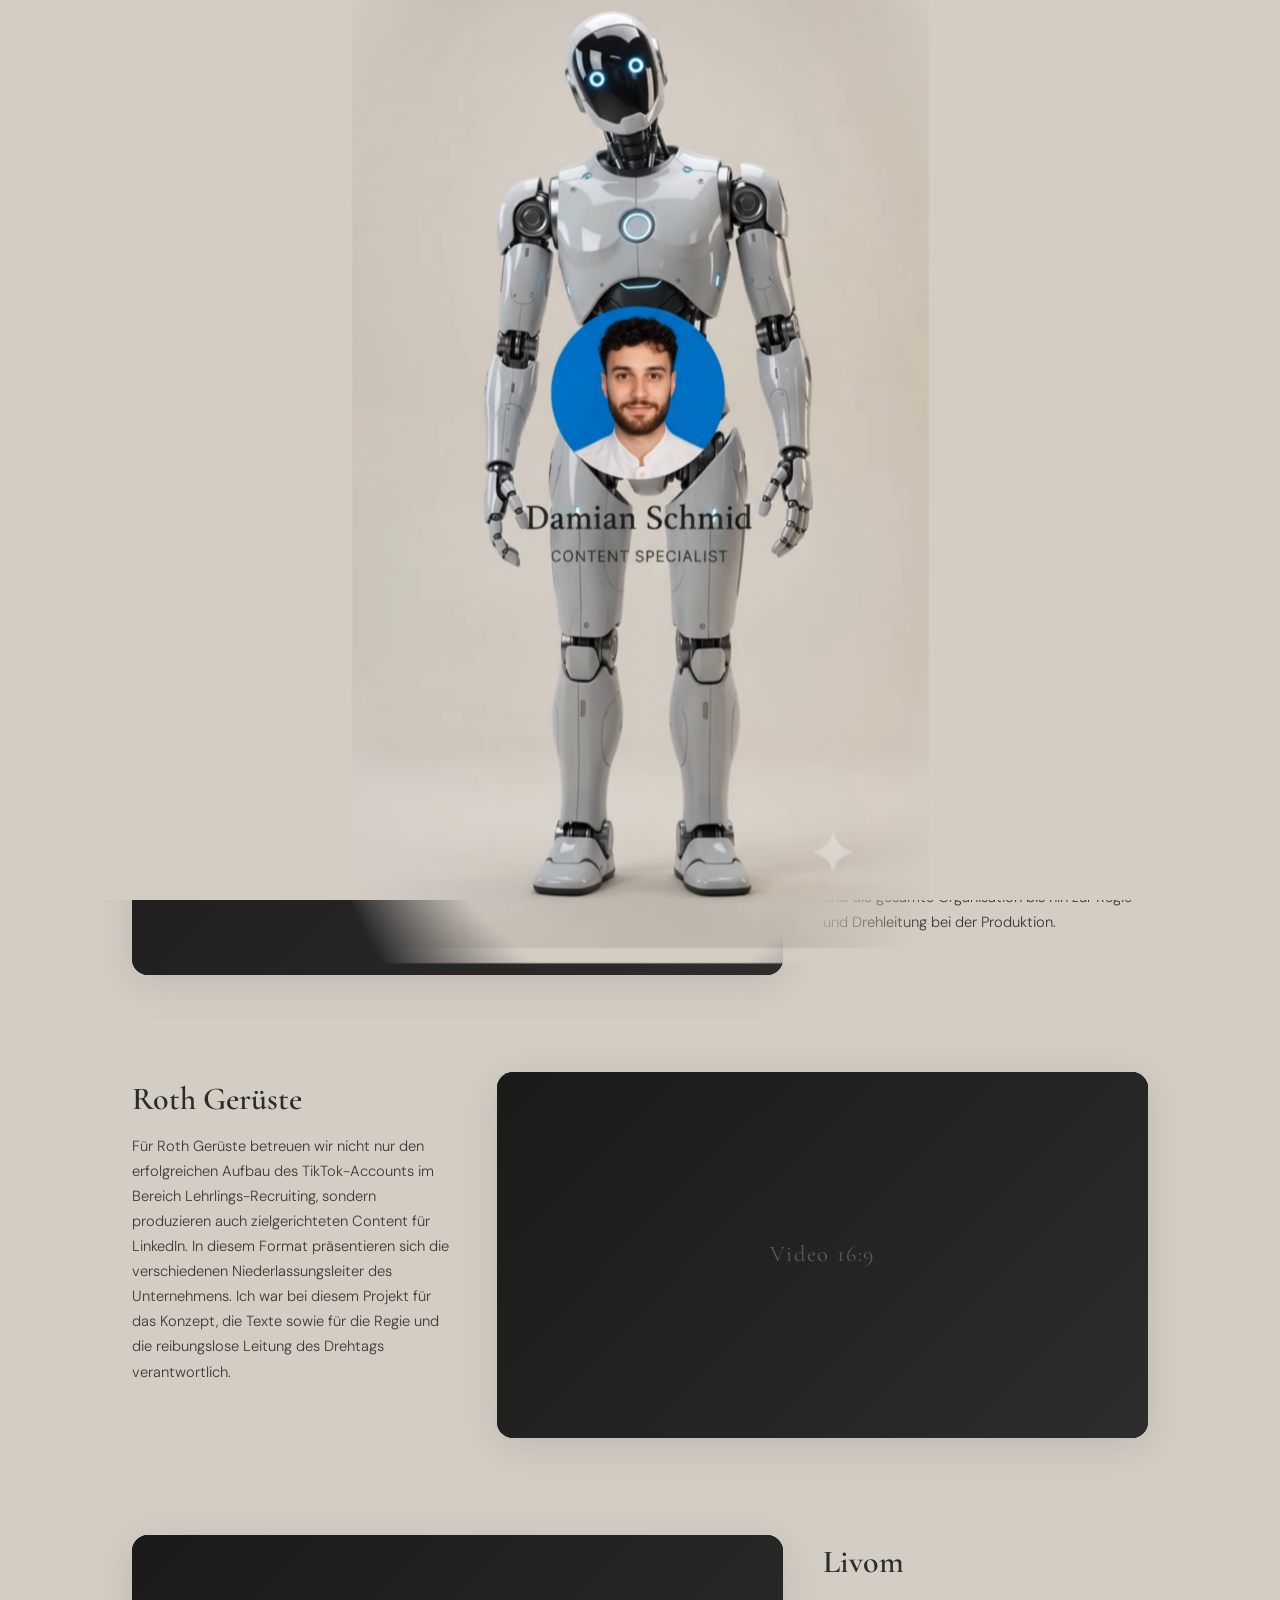
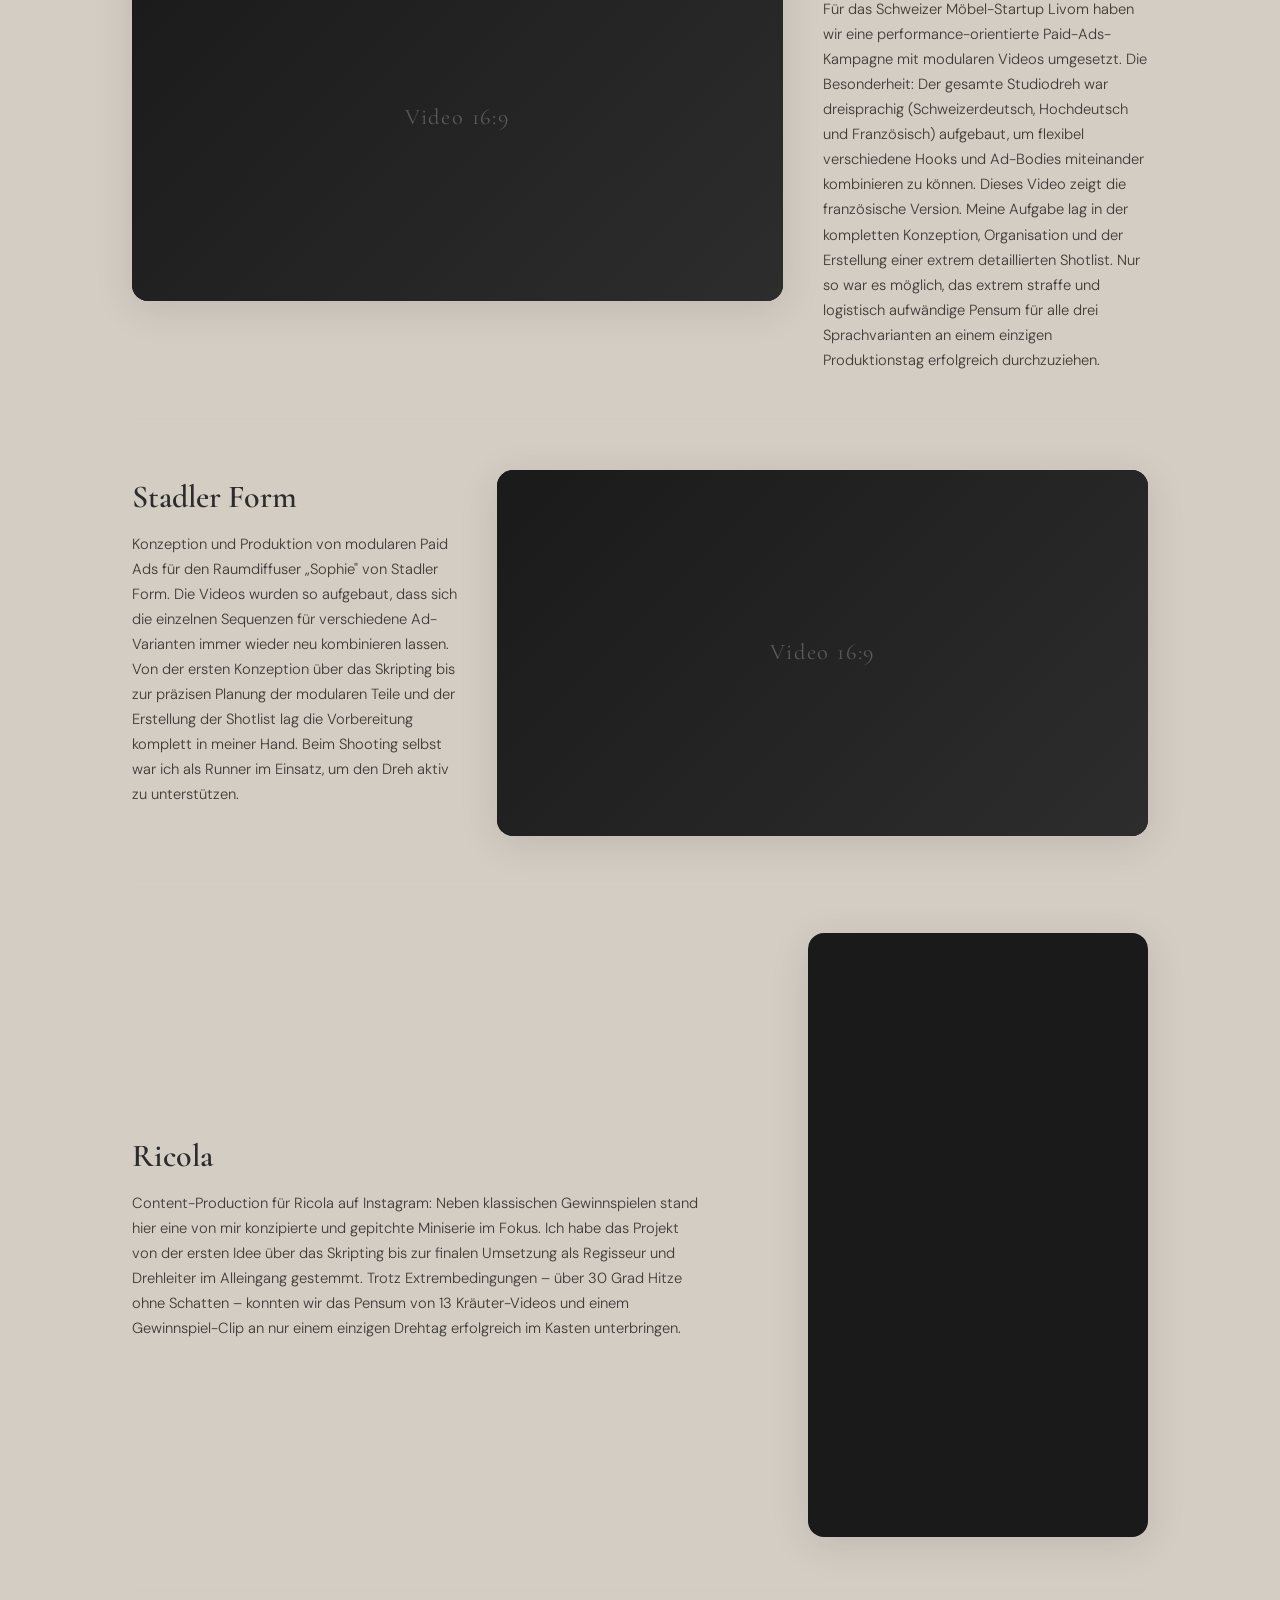
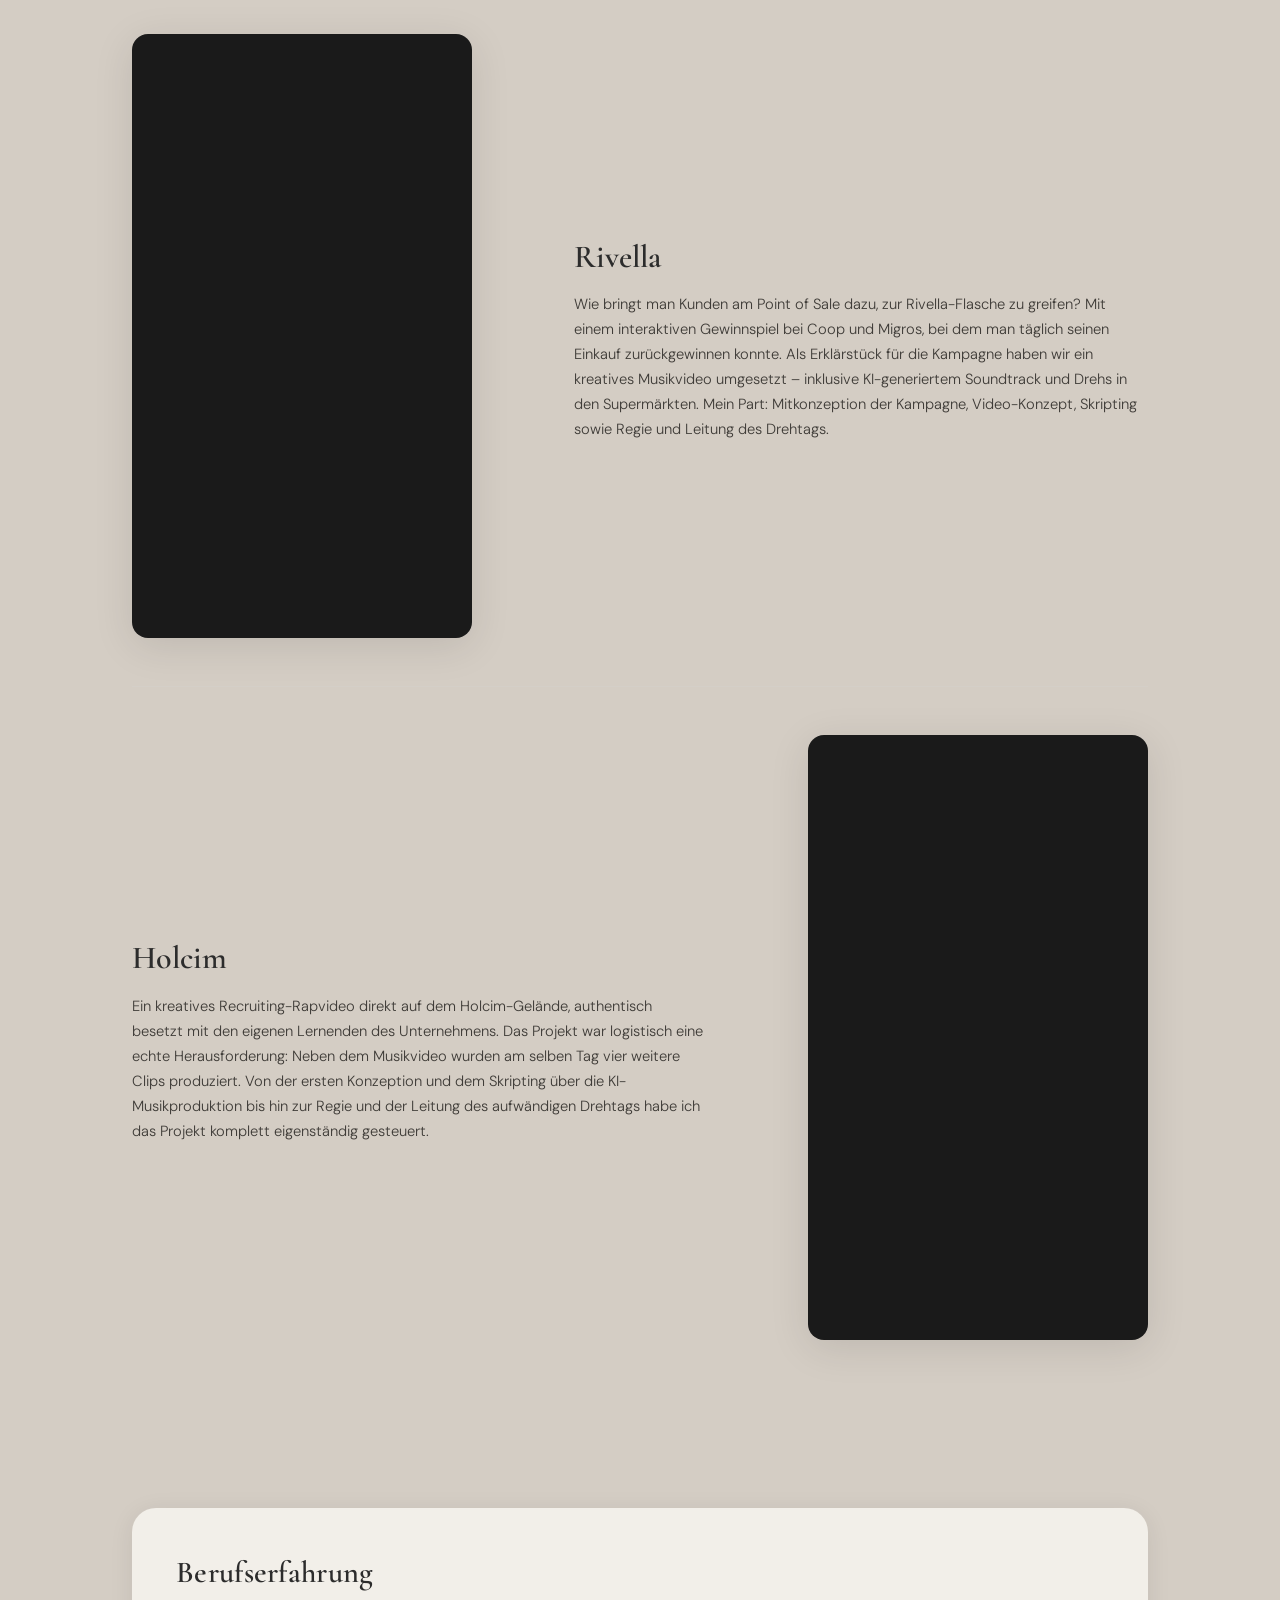
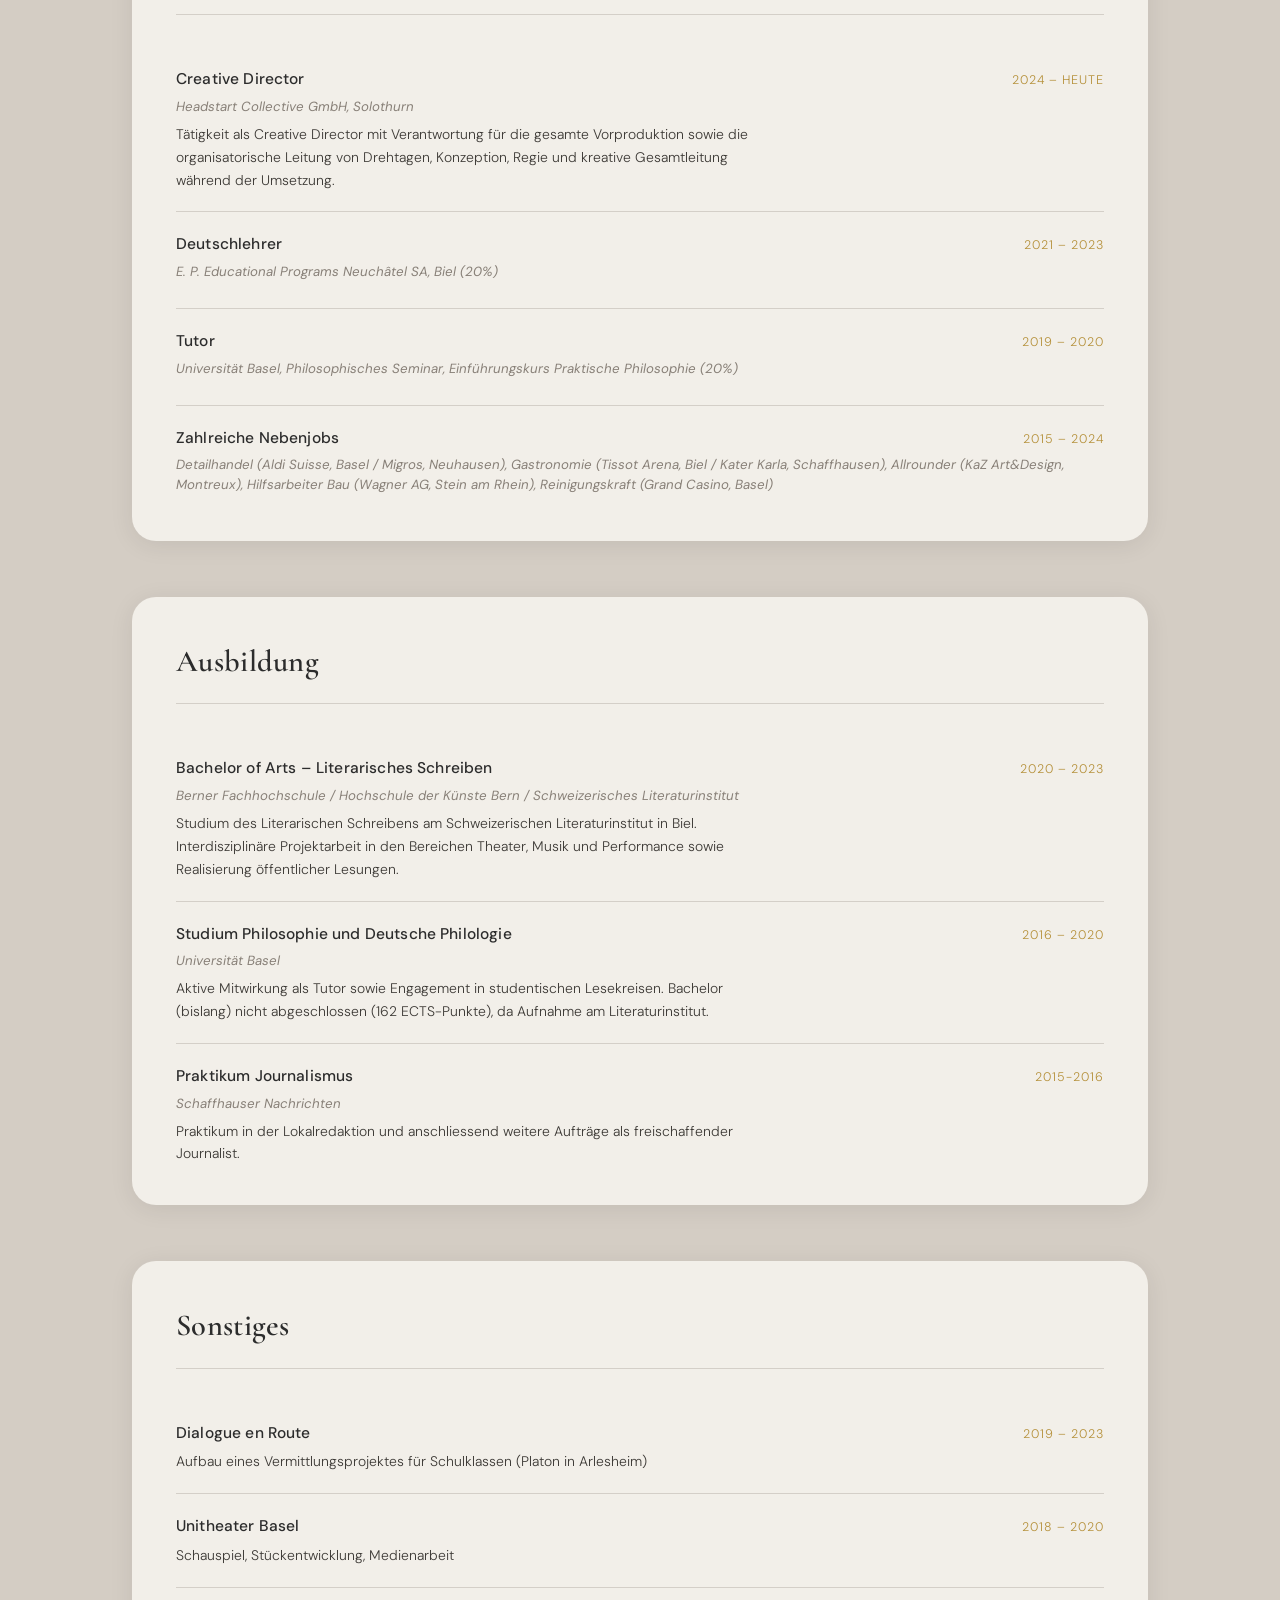
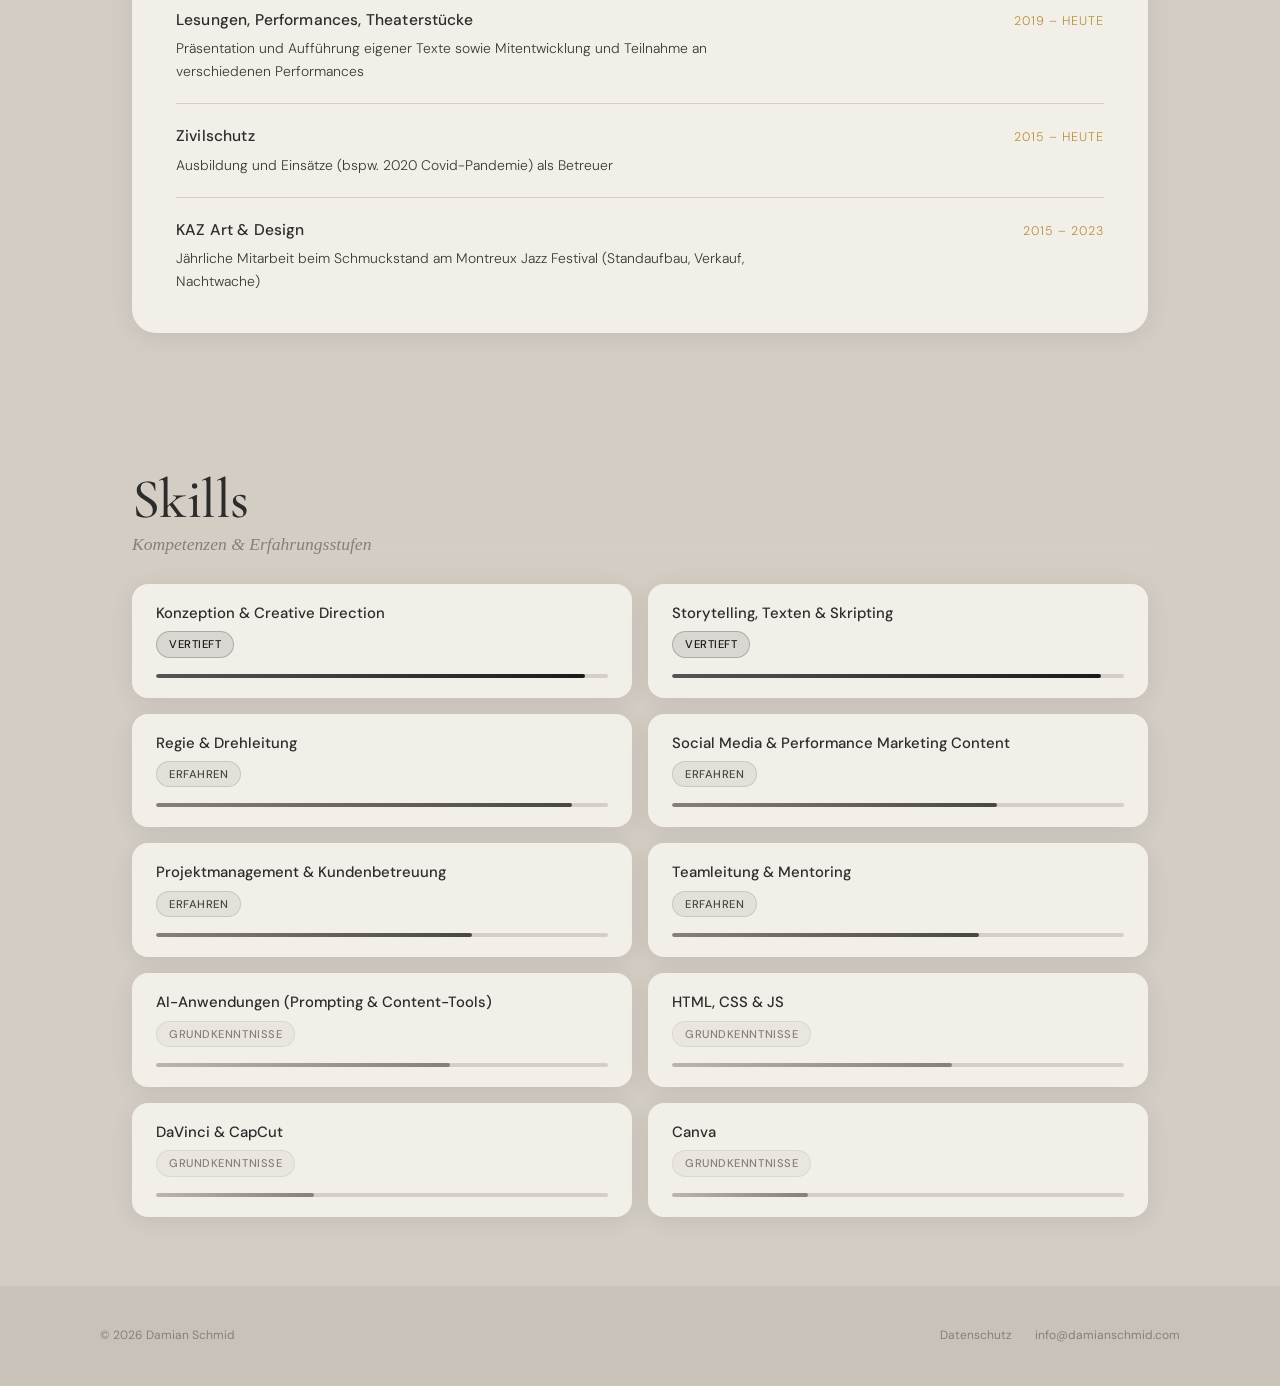
==== commit 17001030: "Add files via upload" ====
--- a/index.html
+++ b/index.html
@@ -88,15 +88,7 @@
 <main class="main-content" id="mainContent">
 
 
-   <!-- ----------------------------------------------------------
-         SEKTION 1: PORTFOLIO
-         Vier Karten in dieser Reihenfolge:
-         1. 16:9 — Text LINKS, Video RECHTS
-         2. 16:9 — Text RECHTS, Video LINKS  (reversed)
-         3. 9:16 — Text LINKS, Video RECHTS
-         4. 9:16 — Video LINKS, Text RECHTS  (portrait-reversed)
-         ---------------------------------------------------------- -->
-    <section class="section-panel" id="section-portfolio">
+ <section class="section-panel" id="section-portfolio">
         <div class="section-inner">
             <h1 class="section-main-title">Portfolio</h1>
 
@@ -124,7 +116,8 @@
                 </div>
             </article>
 
-               <article class="project-card project-landscape">
+            <!-- KARTE 2: 16:9 — Video LINKS, Text RECHTS (reversed) -->
+            <article class="project-card project-landscape project-landscape--reversed">
                 <div class="project-info">
                     <h2 class="project-title">Fachhochschule Nordwestschweiz</h2>
                     <p class="project-desc">
@@ -135,7 +128,7 @@
                     <div class="video-frame ratio-16-9">
                         <iframe 
                             src="https://www.youtube-nocookie.com/embed/4Ih0R3a6CuE"
-                            title="Hello Fresh Video"
+                            title="FHNW Video"
                             frameborder="0"
                             allow="accelerometer; clipboard-write; encrypted-media; gyroscope; picture-in-picture"
                             allowfullscreen>
@@ -147,7 +140,8 @@
                 </div>
             </article>
 
- <article class="project-card project-landscape">
+            <!-- KARTE 3: 16:9 — Text LINKS, Video RECHTS (standard) -->
+            <article class="project-card project-landscape">
                 <div class="project-info">
                     <h2 class="project-title">Roth Gerüste</h2>
                     <p class="project-desc"> 
@@ -158,7 +152,7 @@
                     <div class="video-frame ratio-16-9">
                         <iframe
                             src="https://www.youtube-nocookie.com/embed/ho1iYsJ8nnU"
-                            title="Hello Fresh Video"
+                            title="Roth Gerüste Video"
                             frameborder="0"
                             allow="accelerometer; clipboard-write; encrypted-media; gyroscope; picture-in-picture"
                             allowfullscreen>
@@ -170,8 +164,8 @@
                 </div>
             </article>
 
-
-             <article class="project-card project-landscape">
+            <!-- KARTE 4: 16:9 — Video LINKS, Text RECHTS (reversed) -->
+            <article class="project-card project-landscape project-landscape--reversed">
                 <div class="project-info">
                     <h2 class="project-title">Livom</h2>
                     <p class="project-desc">
@@ -184,7 +178,7 @@
                     <div class="video-frame ratio-16-9">
                         <iframe 
                             src="https://www.youtube-nocookie.com/embed/aSzej93IyBQ"
-                            title="Hello Fresh Video"
+                            title="Livom Video"
                             frameborder="0"
                             allow="accelerometer; clipboard-write; encrypted-media; gyroscope; picture-in-picture"
                             allowfullscreen>
@@ -196,19 +190,19 @@
                 </div>
             </article>
 
-            
+            <!-- KARTE 5: 16:9 — Text LINKS, Video RECHTS (standard) -->
             <article class="project-card project-landscape">
                 <div class="project-info">
-                    <h2 class="project-title">Stadler Form AG</h2>
+                    <h2 class="project-title">Stadler Form</h2>
                     <p class="project-desc">
-                       Konzeption und Produktion von modularen Paid Ads für den Raumdiffuser „Sophie“ von Stadler Form. Die Videos wurden so aufgebaut, dass sich die einzelnen Sequenzen für verschiedene Ad-Varianten immer wieder neu kombinieren lassen. Von der ersten Konzeption über das Skripting bis zur präzisen Planung der modularen Teile und der Erstellung der Shotlist lag die Vorbereitung komplett in meiner Hand. Beim Shooting selbst war ich als Runner im Einsatz, um den Dreh aktiv zu unterstützen.
+                       Konzeption und Produktion von modularen Paid Ads für den Raumdiffuser „Sophie" von Stadler Form. Die Videos wurden so aufgebaut, dass sich die einzelnen Sequenzen für verschiedene Ad-Varianten immer wieder neu kombinieren lassen. Von der ersten Konzeption über das Skripting bis zur präzisen Planung der modularen Teile und der Erstellung der Shotlist lag die Vorbereitung komplett in meiner Hand. Beim Shooting selbst war ich als Runner im Einsatz, um den Dreh aktiv zu unterstützen.
                     </p>
                 </div>
                 <div class="project-media">
                     <div class="video-frame ratio-16-9">
                         <iframe 
                             src="https://www.youtube-nocookie.com/embed/UXLArMxONc0"
-                            title="Hello Fresh Video"
+                            title="Stadler Form Video"
                             frameborder="0"
                             allow="accelerometer; clipboard-write; encrypted-media; gyroscope; picture-in-picture"
                             allowfullscreen>
@@ -220,8 +214,7 @@
                 </div>
             </article>
 
-
-            <!-- KARTE 3: 9:16 — Text LINKS, Video RECHTS (standard portrait) -->
+            <!-- KARTE 6: 9:16 — Text LINKS, Video RECHTS (standard portrait) -->
             <article class="project-card project-portrait">
                 <div class="project-info">
                     <h2 class="project-title">Ricola</h2>
@@ -229,7 +222,7 @@
                         Content-Production für Ricola auf Instagram: Neben klassischen Gewinnspielen stand hier eine von mir konzipierte und gepitchte Miniserie im Fokus. Ich habe das Projekt von der ersten Idee über das Skripting bis zur finalen Umsetzung als Regisseur und Drehleiter im Alleingang gestemmt. Trotz Extrembedingungen – über 30 Grad Hitze ohne Schatten – konnten wir das Pensum von 13 Kräuter-Videos und einem Gewinnspiel-Clip an nur einem einzigen Drehtag erfolgreich im Kasten unterbringen.
                     </p>
                 </div>
-                <div class="project-media project-media-portrait-right">
+                <div class="project-media project-media--portrait-right">
                     <div class="video-frame ratio-9-16">
                         <iframe
                             src="https://www.youtube-nocookie.com/embed/hUsrRU0KSS8"
@@ -242,7 +235,8 @@
                 </div>
             </article>
 
-             <article class="project-card project-portrait">
+            <!-- KARTE 7: 9:16 — Video LINKS, Text RECHTS (reversed portrait) -->
+            <article class="project-card project-portrait project-portrait--reversed">
                 <div class="project-info">
                     <h2 class="project-title">Rivella</h2>
                     <p class="project-desc"> 
@@ -253,43 +247,43 @@
                         Mein Part: Mitkonzeption der Kampagne, Video-Konzept, Skripting sowie Regie und Leitung des Drehtags.
                     </p>
                 </div>
-                <div class="project-media project-media-portrait-right">
+                <div class="project-media project-media--portrait-left">
                     <div class="video-frame ratio-9-16">
                         <iframe
                             src="https://www.youtube-nocookie.com/embed/uh-kgQl-yAo"
-                            title="Ricola Video"
-                            frameborder="0"
-                            allow="accelerometer; clipboard-write; encrypted-media; gyroscope; picture-in-picture"
-                            allowfullscreen>
-                        </iframe>
-                    </div>
-                </div>
-            </article>
-
-            
-             <article class="project-card project-portrait">
+                            title="Rivella Video"
+                            frameborder="0"
+                            allow="accelerometer; clipboard-write; encrypted-media; gyroscope; picture-in-picture"
+                            allowfullscreen>
+                        </iframe>
+                    </div>
+                </div>
+            </article>
+
+            <!-- KARTE 8: 9:16 — Text LINKS, Video RECHTS (standard portrait) -->
+            <article class="project-card project-portrait">
                 <div class="project-info">
                     <h2 class="project-title">Holcim</h2>
                     <p class="project-desc"> 
                         Ein kreatives Recruiting-Rapvideo direkt auf dem Holcim-Gelände, authentisch besetzt mit den eigenen Lernenden des Unternehmens. Das Projekt war logistisch eine echte Herausforderung: Neben dem Musikvideo wurden am selben Tag vier weitere Clips produziert. Von der ersten Konzeption und dem Skripting über die KI-Musikproduktion bis hin zur Regie und der Leitung des aufwändigen Drehtags habe ich das Projekt komplett eigenständig gesteuert.
                     </p>
                 </div>
-                <div class="project-media project-media-portrait-right">
+                <div class="project-media project-media--portrait-right">
                     <div class="video-frame ratio-9-16">
                         <iframe
                             src="https://www.youtube-nocookie.com/embed/Kd8ZXvTOIOI"
-                            title="Ricola Video"
-                            frameborder="0"
-                            allow="accelerometer; clipboard-write; encrypted-media; gyroscope; picture-in-picture"
-                            allowfullscreen>
-                        </iframe>
-                    </div>
-                </div>
-            </article>
-
+                            title="Holcim Video"
+                            frameborder="0"
+                            allow="accelerometer; clipboard-write; encrypted-media; gyroscope; picture-in-picture"
+                            allowfullscreen>
+                        </iframe>
+                    </div>
+                </div>
+            </article>
 
         </div>
     </section><!-- /section-portfolio -->
+
 
     <!-- ----------------------------------------------------------
          SEKTION 2: CV
@@ -329,15 +323,6 @@
 
                 <div class="cv-entry">
                     <div class="cv-entry-header">
-                        <h3 class="cv-entry-title">Journalist</h3>
-                        <span class="cv-entry-period">2015 – 2016</span>
-                    </div>
-                    <p class="cv-entry-org">Schaffhauser Nachrichten</p>
-                    <p class="cv-entry-desc">Zuerst Praktikum, danach freischaffend.</p>
-                </div>
-
-                <div class="cv-entry">
-                    <div class="cv-entry-header">
                         <h3 class="cv-entry-title">Zahlreiche Nebenjobs</h3>
                         <span class="cv-entry-period">2015 – 2024</span>
                     </div>
@@ -365,6 +350,15 @@
                     </div>
                     <p class="cv-entry-org">Universität Basel</p>
                     <p class="cv-entry-desc">Aktive Mitwirkung als Tutor sowie Engagement in studentischen Lesekreisen. Bachelor (bislang) nicht abgeschlossen (162 ECTS-Punkte), da Aufnahme am Literaturinstitut.</p>
+                </div>
+
+                 <div class="cv-entry">
+                    <div class="cv-entry-header">
+                        <h3 class="cv-entry-title">Praktikum Journalismus</h3>
+                        <span class="cv-entry-period">2015-2016</span>
+                    </div>
+                    <p class="cv-entry-org">Schaffhauser Nachrichten</p>
+                    <p class="cv-entry-desc">Praktikum in der Lokalredaktion und anschliessend weitere Aufträge als freischaffender Journalist.</p>
                 </div>
             </div><!-- /Ausbildung -->
 
@@ -436,71 +430,71 @@
 
                 <div class="skill-card">
                     <div class="skill-card-header">
-                        <span class="skill-name">Videoproduktion &amp; Regie</span>
-                        <span class="niveau-badge niveau-experte">Experte</span>
+                        <span class="skill-name">Konzeption &amp; Creative Direction</span>
+                        <span class="niveau-badge niveau-experte">Vertieft</span>
                     </div>
                     <div class="skill-bar-track"><div class="skill-bar-fill" data-level="95"></div></div>
                 </div>
 
                 <div class="skill-card">
                     <div class="skill-card-header">
-                        <span class="skill-name">Drehbuch &amp; Storytelling</span>
-                        <span class="niveau-badge niveau-experte">Experte</span>
+                        <span class="skill-name">Storytelling, Texten &amp; Skripting</span>
+                        <span class="niveau-badge niveau-experte">Vertieft</span>
                     </div>
                     <div class="skill-bar-track"><div class="skill-bar-fill" data-level="95"></div></div>
                 </div>
 
                 <div class="skill-card">
                     <div class="skill-card-header">
-                        <span class="skill-name">Lektorat &amp; Texten</span>
-                        <span class="niveau-badge niveau-experte">Experte</span>
+                        <span class="skill-name">Regie &amp; Drehleitung</span>
+                        <span class="niveau-badge niveau-fortgeschritten">Erfahren</span>
                     </div>
                     <div class="skill-bar-track"><div class="skill-bar-fill" data-level="92"></div></div>
                 </div>
 
                 <div class="skill-card">
                     <div class="skill-card-header">
-                        <span class="skill-name">Videoschnitt (Premiere Pro)</span>
-                        <span class="niveau-badge niveau-fortgeschritten">Fortgeschritten</span>
+                        <span class="skill-name">Social Media &amp; Performance Marketing Content</span>
+                        <span class="niveau-badge niveau-fortgeschritten">Erfahren</span>
                     </div>
                     <div class="skill-bar-track"><div class="skill-bar-fill" data-level="72"></div></div>
                 </div>
 
                 <div class="skill-card">
                     <div class="skill-card-header">
-                        <span class="skill-name">Content-Strategie</span>
-                        <span class="niveau-badge niveau-fortgeschritten">Fortgeschritten</span>
+                        <span class="skill-name">Projektmanagement &amp; Kundenbetreuung</span>
+                        <span class="niveau-badge niveau-fortgeschritten">Erfahren</span>
                     </div>
                     <div class="skill-bar-track"><div class="skill-bar-fill" data-level="70"></div></div>
                 </div>
 
                 <div class="skill-card">
                     <div class="skill-card-header">
-                        <span class="skill-name">Social-Media-Content</span>
-                        <span class="niveau-badge niveau-fortgeschritten">Fortgeschritten</span>
+                        <span class="skill-name">Teamleitung &amp; Mentoring</span>
+                        <span class="niveau-badge niveau-fortgeschritten">Erfahren</span>
                     </div>
                     <div class="skill-bar-track"><div class="skill-bar-fill" data-level="68"></div></div>
                 </div>
 
                 <div class="skill-card">
                     <div class="skill-card-header">
-                        <span class="skill-name">Fotografie</span>
-                        <span class="niveau-badge niveau-fortgeschritten">Fortgeschritten</span>
+                        <span class="skill-name">AI-Anwendungen (Prompting &amp; Content-Tools)</span>
+                        <span class="niveau-badge niveau-grundkenntnisse">Grundkenntnisse</span>
                     </div>
                     <div class="skill-bar-track"><div class="skill-bar-fill" data-level="65"></div></div>
                 </div>
 
                 <div class="skill-card">
                     <div class="skill-card-header">
-                        <span class="skill-name">Projektmanagement</span>
-                        <span class="niveau-badge niveau-fortgeschritten">Fortgeschritten</span>
+                        <span class="skill-name">HTML, CSS &amp; JS</span>
+                        <span class="niveau-badge niveau-grundkenntnisse">Grundkenntnisse</span>
                     </div>
                     <div class="skill-bar-track"><div class="skill-bar-fill" data-level="62"></div></div>
                 </div>
 
                 <div class="skill-card">
                     <div class="skill-card-header">
-                        <span class="skill-name">Adobe After Effects</span>
+                        <span class="skill-name">DaVinci &amp; CapCut</span>
                         <span class="niveau-badge niveau-grundkenntnisse">Grundkenntnisse</span>
                     </div>
                     <div class="skill-bar-track"><div class="skill-bar-fill" data-level="35"></div></div>
@@ -508,7 +502,7 @@
 
                 <div class="skill-card">
                     <div class="skill-card-header">
-                        <span class="skill-name">Platzhalter-Skill</span>
+                        <span class="skill-name">Canva</span>
                         <span class="niveau-badge niveau-grundkenntnisse">Grundkenntnisse</span>
                     </div>
                     <div class="skill-bar-track"><div class="skill-bar-fill" data-level="30"></div></div>
--- a/style.css
+++ b/style.css
@@ -186,10 +186,14 @@
     letter-spacing: 0.1em;
 }
 
+/* ÄNDERUNG (Desktop Header):
+   Abstand zwischen Subtitle (Content Specialist) und E-Mail-Adresse kleiner.
+   Vorher: margin-top: 1px (implizit durch gap:0 auf profile-text).
+   Jetzt: explizit kein margin-top — die E-Mail rückt dichter an den Subtitle. */
 .stage.header-mode .email-link {
     font-size: 0.7rem;
     opacity: 0.8;
-    margin-top: -3.9px;
+    margin-top: 0;        /* ← vorher: 1px; jetzt direkt unter dem Subtitle */
 }
 
 
@@ -216,12 +220,7 @@
     aspect-ratio: 9 / 16;
     overflow: hidden;
     background-color: var(--bg);
-    
-    /* Der Zoom-Faktor: 1.1 bedeutet "10% größer als original" */
-    /* Erhöhe diesen Wert (z.B. auf 1.2), wenn es noch näher sein soll */
-    /* Verringere ihn (z.B. auf 1.0), wenn es zu groß ist */
-    transform: scale(1.20); 
-    
+    transform: scale(1.20);
     mask-image: radial-gradient(ellipse at center, black 75%, transparent 95%);
     -webkit-mask-image: radial-gradient(ellipse at center, black 75%, transparent 95%);
 }
@@ -230,13 +229,7 @@
     width: 100%;
     height: 100%;
     object-fit: cover;
-    
-    /* Wir verschieben das Video selbst innerhalb seiner Box */
-    /* translateY(-10%) schiebt es um 10% seiner eigenen Höhe nach oben */
-    transform: translateY(-1.5%); 
-    
-    /* Wir müssen sicherstellen, dass das Video nicht über den Container hinauswackelt */
-    /* und die Maske weiterhin korrekt funktioniert */
+    transform: translateY(-1.5%);
 }
 
 /* Header-Modus: Video unsichtbar */
@@ -256,20 +249,14 @@
         height: 100vh;
         aspect-ratio: unset;
         mask-image: none;
-        
-        /* HIER IST DEIN ZOOM-REGLER FÜR SMARTPHONES */
-        /* 1.0 = Originalgröße / weit weg */
-        /* 1.1 = leicht reingezoomt */
-        /* 0.9 = leicht rausgezoomt (vielleicht das, was du suchst?) */
-        transform: scale(1.05); 
+        transform: scale(1.05);
     }
 
     .local-video {
         width: 100%;
         height: 100%;
         object-fit: cover;
-        /* Falls du auf dem Handy die Verschiebung nach oben NICHT willst: */
-        transform: translateY(-5%); 
+        transform: translateY(-5%);
     }
 }
 
@@ -363,7 +350,8 @@
         position: absolute;
         right: 16px;
     }
-/* ÄNDERUNG (Mobile Header):
+
+    /* ÄNDERUNG (Mobile Header):
        Profilbild, Name, Beruf und Mail leicht nach links versetzt.
        Vorher: kein spezifischer left-Abstand (zentriert durch flex).
        Jetzt: padding-left auf profile-part, damit der Inhalt vom linken Rand
@@ -371,7 +359,6 @@
     .stage.header-mode .profile-part {
         padding-left: 4px;   /* ← leicht nach links, weg vom zu engen Rand */
     }
-
 }
 
 /* Aktiv-Zustand: X-Form */
@@ -394,23 +381,25 @@
     opacity: 1;
 }
 
-/* Seitenleiste selbst */
+/* ÄNDERUNG (Mobile Seitenleiste):
+   Leicht transparenter Hintergrund für die Seitenleiste.
+   Vorher: background: var(--surface) → komplett opak (#f2efe9).
+   Jetzt:  rgba mit 88% Deckkraft + backdrop-filter für Glassmorphism-Effekt. */
 .mobile-menu {
     position: fixed;
     top: 0;
     right: -260px;         /* Versteckt rechts außen */
     width: 240px;
     height: 100%;
-    background: rgba(242, 239, 233, 0.30);   /* ← vorher: var(--surface); jetzt leicht transparent */
-    backdrop-filter: blur(5px);              /* ← Glassmorphism-Weichzeichner */
-    -webkit-backdrop-filter: blur(20px);
+    background: rgba(242, 239, 233, 0.88);   /* ← vorher: var(--surface); jetzt leicht transparent */
+    backdrop-filter: blur(12px);              /* ← Glassmorphism-Weichzeichner */
+    -webkit-backdrop-filter: blur(12px);
     z-index: 300;
     display: flex;
     flex-direction: column;
     padding: 80px 28px 40px;
     gap: 8px;
-    border-left: 1px solid rgba(255, 255, 255, 0.3);
-    box-shadow: -4px 0 30px rgba(0,0,0,0.08);
+    box-shadow: -4px 0 24px rgba(0,0,0,0.12);
     transition: right 0.35s cubic-bezier(0.4, 0, 0.2, 1);
 }
 
@@ -469,10 +458,10 @@
 
 
 /* ----------------------------------------------------------------
-   7. HAUPTINHALT (main-content)
+   8. HAUPTINHALT (main-content)
    ---------------------------------------------------------------- */
 .main-content {
-    padding-top: calc(var(--header-h) - 80x);
+    padding-top: calc(var(--header-h) - 80px);
     min-height: 100vh;
     position: relative;
     z-index: 10;
@@ -484,8 +473,8 @@
     font-size: 3.5rem;
     font-weight: 500;
     color: var(--accent);
-    margin-bottom: 100px;
-    padding-bottom: 12px;
+    margin-bottom: 64px;        /* ← Abstand zwischen Trennlinie und erster Karte */
+    padding-bottom: 28px;       /* ← Abstand zwischen Titeltext und Trennlinie */
     border-bottom: 1px solid var(--border);
     letter-spacing: -0.01em;
 }
@@ -510,19 +499,19 @@
 
 @media (max-width: 640px) {
     .section-inner { padding: 0 16px 60px; }
-    .section-main-title { font-size: 2.4rem; }
 }
 
 
 /* ----------------------------------------------------------------
    9. PORTFOLIO: PROJEKTKARTEN (16:9 & 9:16)
    ---------------------------------------------------------------- */
+
 .project-card {
     display: grid;
     gap: 40px;
     align-items: start;
-    margin-bottom: 80px;
-    padding-bottom: 80px;
+    margin-bottom: 48px;
+    padding-bottom: 48px;
     border-bottom: 1px solid var(--border);
 }
 
@@ -531,14 +520,62 @@
     margin-bottom: 0;
 }
 
-/* 16:9: Text 1/3, Video 2/3 */
-.project-landscape { grid-template-columns: 1fr 2fr; }
-
-/* 9:16: Text nimmt mehr Platz, Video ist schlank */
+/* ── 16:9 LANDSCAPE ────────────────────────────────────────────── */
+
+/* Standard: Text links (1fr) | Video rechts (2fr) */
+.project-landscape {
+    grid-template-columns: 1fr 2fr;
+}
+
+/* Reversed: Video links (2fr) | Text rechts (1fr).
+   DOM-Reihenfolge bleibt Text → Video; order tauscht die visuelle Position. */
+.project-landscape.project-landscape--reversed {
+    grid-template-columns: 2fr 1fr;
+}
+.project-landscape.project-landscape--reversed .project-info  { order: 2; }
+.project-landscape.project-landscape--reversed .project-media { order: 1; }
+
+
+/* ── 9:16 PORTRAIT ─────────────────────────────────────────────── */
+
+/* Standard: Text links (1fr) | Video rechts (0.7fr) */
 .project-portrait {
     grid-template-columns: 1fr 0.7fr;
     align-items: center;
 }
+
+/* Reversed: Video links (0.7fr) | Text rechts (1fr).
+   DOM-Reihenfolge bleibt Text → Video; order tauscht die visuelle Position. */
+.project-portrait.project-portrait--reversed {
+    grid-template-columns: 0.7fr 1fr;
+}
+.project-portrait.project-portrait--reversed .project-info  { order: 2; }
+.project-portrait.project-portrait--reversed .project-media { order: 1; }
+
+
+/* ── PORTRAIT MEDIA WRAPPER ────────────────────────────────────── */
+
+/* Standard (rechts): Video am rechten Rand der Spalte */
+.project-media--portrait-right {
+    display: flex;
+    justify-content: flex-end;
+}
+
+/* Reversed (links): Video am linken Rand der Spalte */
+.project-media--portrait-left {
+    display: flex;
+    justify-content: flex-start;
+}
+
+/* ratio-9-16 innerhalb der Portrait-Wrapper: volle Spaltenbreite, max 340px */
+.project-media--portrait-right .ratio-9-16,
+.project-media--portrait-left  .ratio-9-16 {
+    width: 100%;
+    max-width: 340px;
+}
+
+
+/* ── GEMEINSAME STYLES ─────────────────────────────────────────── */
 
 .project-info { padding-top: 8px; }
 
@@ -559,7 +596,14 @@
     max-width: 38ch;
 }
 
-/* Video-Rahmen */
+/* Portrait-Karten: Textfeld füllt die Spalte vollständig aus.
+   max-width aufheben, damit kein künstlicher Rand entsteht. */
+.project-portrait .project-desc {
+    max-width: none;
+}
+
+/* ── VIDEO FRAMES ──────────────────────────────────────────────── */
+
 .video-frame {
     position: relative;
     background: #1a1a1a;
@@ -583,7 +627,7 @@
 
 .ratio-9-16 {
     aspect-ratio: 9 / 16;
-    max-width: 340px;
+    max-width: 340px;   /* Fallback ohne portrait-media-Wrapper */
 }
 
 .video-frame video {
@@ -621,17 +665,53 @@
     transition: box-shadow 0.3s ease;
 }
 
-/* Responsive: unter 900px untereinander */
+
+/* ── RESPONSIVE ────────────────────────────────────────────────── */
+
+/* Unter 900px: alle Karten einspaltiger Stack.
+   order-Reset stellt sicher, dass reversed-Karten auf Mobile
+   in der natürlichen DOM-Reihenfolge (Text oben, Video unten) erscheinen. */
 @media (max-width: 900px) {
+
     .project-landscape,
-    .project-portrait { grid-template-columns: 1fr; }
+    .project-landscape.project-landscape--reversed,
+    .project-portrait,
+    .project-portrait.project-portrait--reversed {
+        grid-template-columns: 1fr;
+    }
+
+    /* Reversed-Karten: order zurücksetzen → DOM-Reihenfolge (Text zuerst) */
+    .project-landscape.project-landscape--reversed .project-info,
+    .project-landscape.project-landscape--reversed .project-media,
+    .project-portrait.project-portrait--reversed .project-info,
+    .project-portrait.project-portrait--reversed .project-media {
+        order: unset;
+    }
+
+    .project-card {
+        margin-bottom: 36px;
+        padding-bottom: 36px;
+    }
+
+    /* Portrait-Videos auf Mobile: immer zentriert */
+    .project-media--portrait-right,
+    .project-media--portrait-left {
+        justify-content: center;
+    }
+
+    .project-media--portrait-right .ratio-9-16,
+    .project-media--portrait-left  .ratio-9-16,
     .ratio-9-16 {
         max-width: 260px;
         margin: 0 auto;
     }
-    .project-card {
-        margin-bottom: 36px;   /* ← kompakter auf kleinen Bildschirmen */
-        padding-bottom: 36px;
+}
+
+@media (max-width: 640px) {
+    .section-main-title {
+        font-size: 2.4rem;
+        margin-bottom: 40px;
+        padding-bottom: 20px;
     }
 }
 
@@ -729,37 +809,42 @@
 /* ----------------------------------------------------------------
    11. SKILLS: KARTEN-GRID MIT BALKEN
    ----------------------------------------------------------------
-   Ersetzt die nüchterne Tabelle durch ein zweispaltiges Karten-Grid.
-   Jede Karte zeigt: Skill-Name | Niveau-Badge + animierter Balken.
-   ---------------------------------------------------------------- */
+   Zweispaltiges Karten-Grid. Jede Karte: Skill-Name | Niveau-Badge + Balken.
+   ---------------------------------------------------------------- */
+/* =================================================================
+   ANGEPASSTER SKILLS-BEREICH (Badge immer unter dem Skill-Namen)
+   ================================================================= */
+
+/* ÄNDERUNG (Desktop & Mobile Skills-Titelblock):
+   Vorher: skills-title-block war flex-direction: row (Titel + Untertitel nebeneinander).
+   Jetzt:  flex-direction: column — Untertitel erscheint unter "Skills", nicht daneben. */
 .skills-title-block {
     display: flex;
-    align-items: baseline;
-    gap: 20px;
-    margin-bottom: -12px;
+    flex-direction: column;      
+    align-items: flex-start;
+    gap: 4px;                    
+    margin-bottom: 32px;         
     padding-bottom: 12px;
     border-bottom: 1px solid var(--border);
 }
-.section-main-title { margin-bottom: 0; border-bottom: none; padding-bottom: 0; }
+
+/* section-main-title innerhalb Skills: kein eigener margin/border mehr */
+.section-main-title { margin-bottom: -20px; border-bottom: none; padding-bottom: 0; }
+
 .skills-subtitle {
+    margin-bottom: -20px;
     font-family: var(--font-display);
     font-size: 1.1rem;
     color: var(--muted);
     font-style: italic;
 }
 
-@media (max-width: 640px) {
-    .skills-title-block {
-        flex-direction: column;
-    }
-}
-
-/* Zweispaltiges Grid auf Desktop, einspaltiger auf Mobile */
+/* Grid-Layout für die Skill-Karten */
 .skills-grid {
     display: grid;
     grid-template-columns: repeat(2, 1fr);
     gap: 16px;
-    max-width: 1016px;
+    max-width: 1016px;    
 }
 
 @media (max-width: 640px) {
@@ -774,7 +859,7 @@
     box-shadow: var(--shadow-soft);
     display: flex;
     flex-direction: column;
-    gap: 14px;
+    gap: 14px; /* Hält den Abstand zwischen Header, Badge und Balken gleichmässig */
     transition: box-shadow 0.25s ease, transform 0.25s ease;
 }
 
@@ -783,22 +868,18 @@
     transform: translateY(-2px);
 }
 
-/* Kopfzeile der Karte: Name links, Badge rechts */
+/* NEU: Kopfzeile der Karte komplett auf Spalten-Layout umgestellt.
+   Das zwingt das Badge auf Desktop und Mobile IMMER unter den Namen. */
 .skill-card-header {
     display: flex;
-    align-items: center;
-    justify-content: space-between;
-    gap: 12px;
-    flex-wrap: wrap;       /* Badge bricht sauber um, wenn kein Platz */
-}
-
-@media (max-width: 640px) {
-    .skill-card-header {
-        flex-direction: column;
-        align-items: flex-start;
-        gap: 6px;
-    }
-}
+    flex-direction: column;   /* ← ÄNDERUNG: Zwingt Elemente untereinander */
+    align-items: flex-start;  /* ← ÄNDERUNG: Richtet alles linksbündig aus */
+    justify-content: flex-start;
+    gap: 8px;                 /* ← Definiert den exakten Abstand zwischen Text und Badge */
+}
+
+/* Der Media Query für max-width: 640px an dieser Stelle wurde gelöscht, 
+   da das Layout nun standardmässig überall sauber untereinander fliesst. */
 
 .skill-name {
     font-family: var(--font-body);
@@ -808,7 +889,7 @@
     line-height: 1.3;
 }
 
-/* Niveau-Badges (identisch mit alten Klassen) */
+/* Niveau-Badges */
 .niveau-badge {
     display: inline-block;
     padding: 3px 12px;
@@ -817,10 +898,12 @@
     font-weight: 500;
     letter-spacing: 0.05em;
     text-transform: uppercase;
-    white-space: nowrap;   /* Verhindert Umbruch im Badge selbst */
+    white-space: nowrap;
     flex-shrink: 0;
-}
-
+    margin-bottom: 2px;       /* ← Kleiner Bonus-Abstand nach unten zum Balken hin */
+}
+
+/* Farbvarianten der Badges */
 .niveau-experte {
     background: rgba(44,44,44,0.12);
     color: #1a1a1a;
@@ -845,16 +928,16 @@
     overflow: hidden;
 }
 
-/* Gefüllter Balken — Breite wird per JS aus data-level gesetzt */
+/* Gefüllter Balken */
 .skill-bar-fill {
     height: 100%;
-    width: 0;                           /* Startet bei 0 für die Animation */
+    width: 0;                                           
     border-radius: 4px;
     background: linear-gradient(90deg, var(--muted), var(--highlight));
     transition: width 0.8s cubic-bezier(0.4, 0, 0.2, 1);
 }
 
-/* Farbvarianten je nach Niveau-Klasse der Karte */
+/* Farbvarianten je nach Niveau-Klasse */
 .skill-card:has(.niveau-experte) .skill-bar-fill {
     background: linear-gradient(90deg, #555, #1a1a1a);
 }
@@ -877,7 +960,6 @@
     animation: fadeSlideIn 0.45s cubic-bezier(0.4, 0, 0.2, 1) forwards;
 }
 
-/* Skill-Karten gestaffelt einblenden */
 .skill-card {
     animation: fadeSlideIn 0.4s ease backwards;
 }
@@ -893,7 +975,6 @@
 .skill-card:nth-child(9)  { animation-delay: 0.45s; }
 .skill-card:nth-child(10) { animation-delay: 0.50s; }
 
-
 /* ----------------------------------------------------------------
    13. FOOTER
    ---------------------------------------------------------------- */
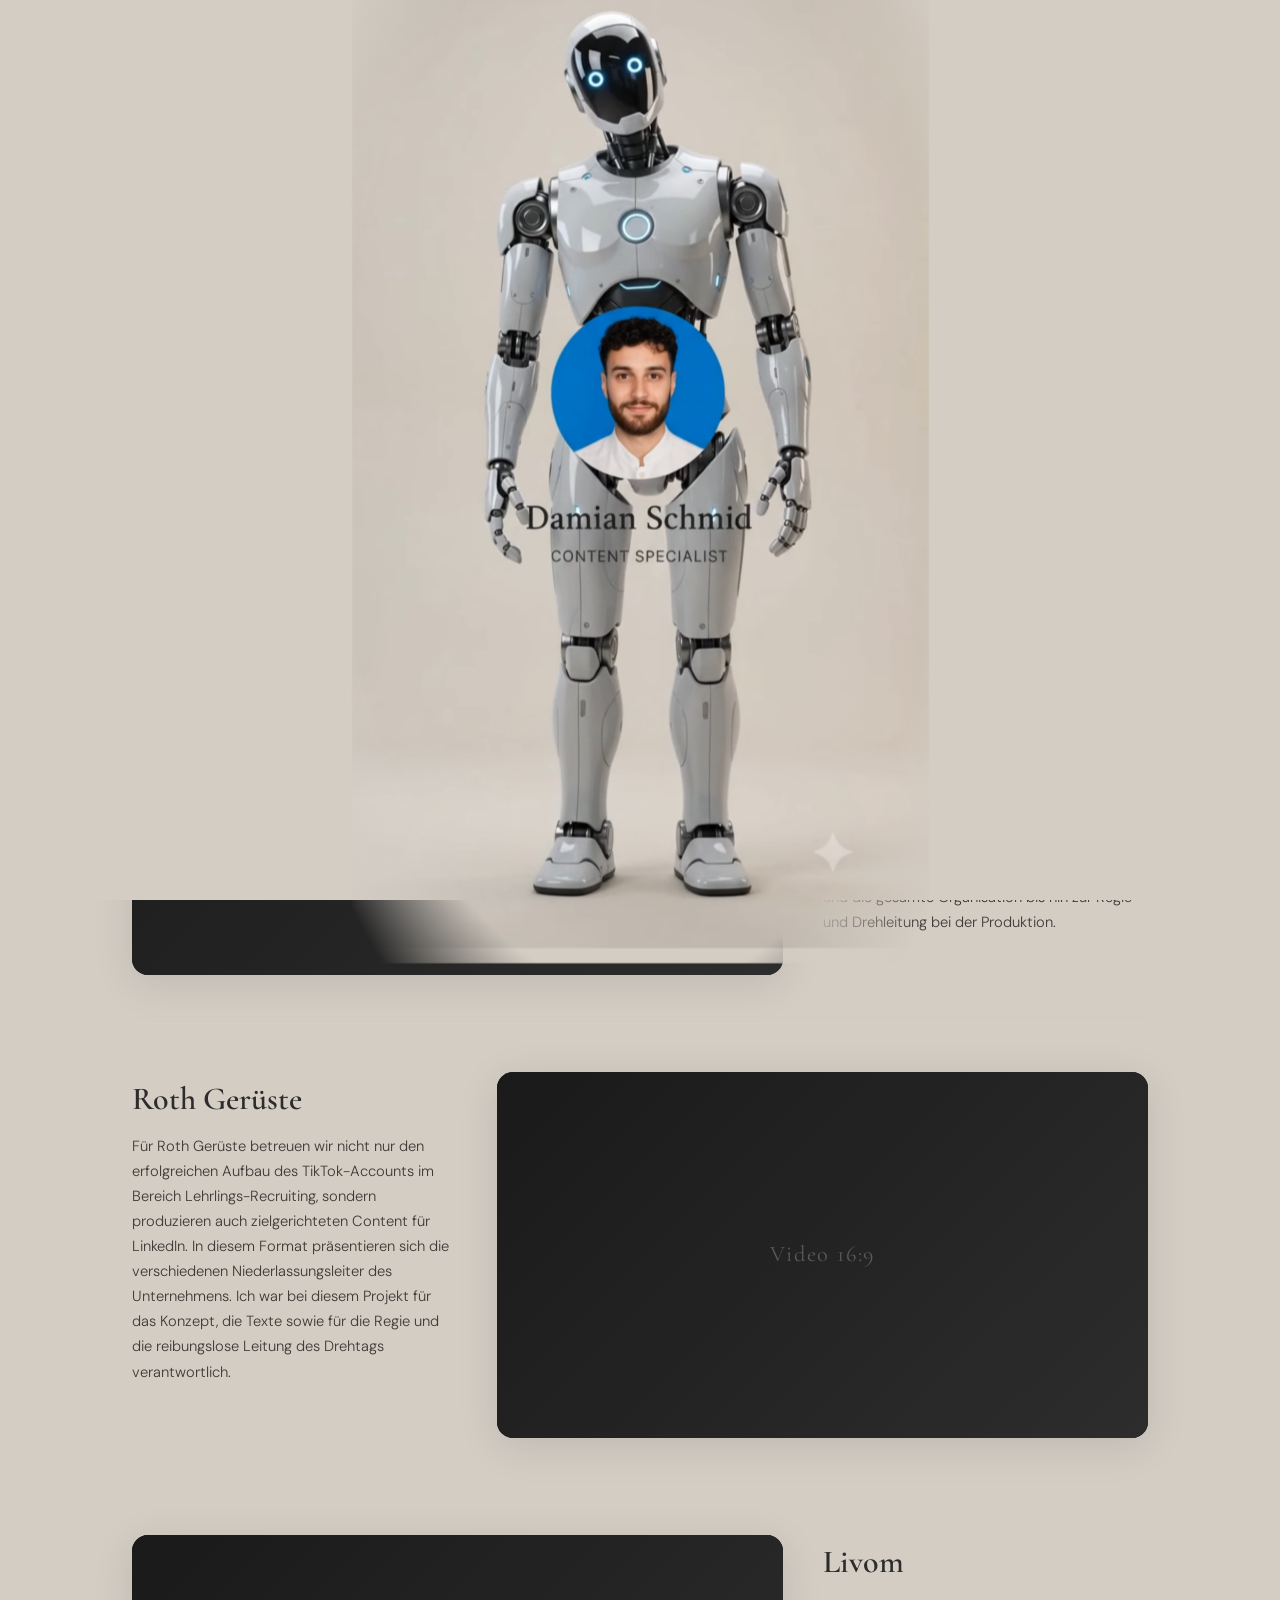
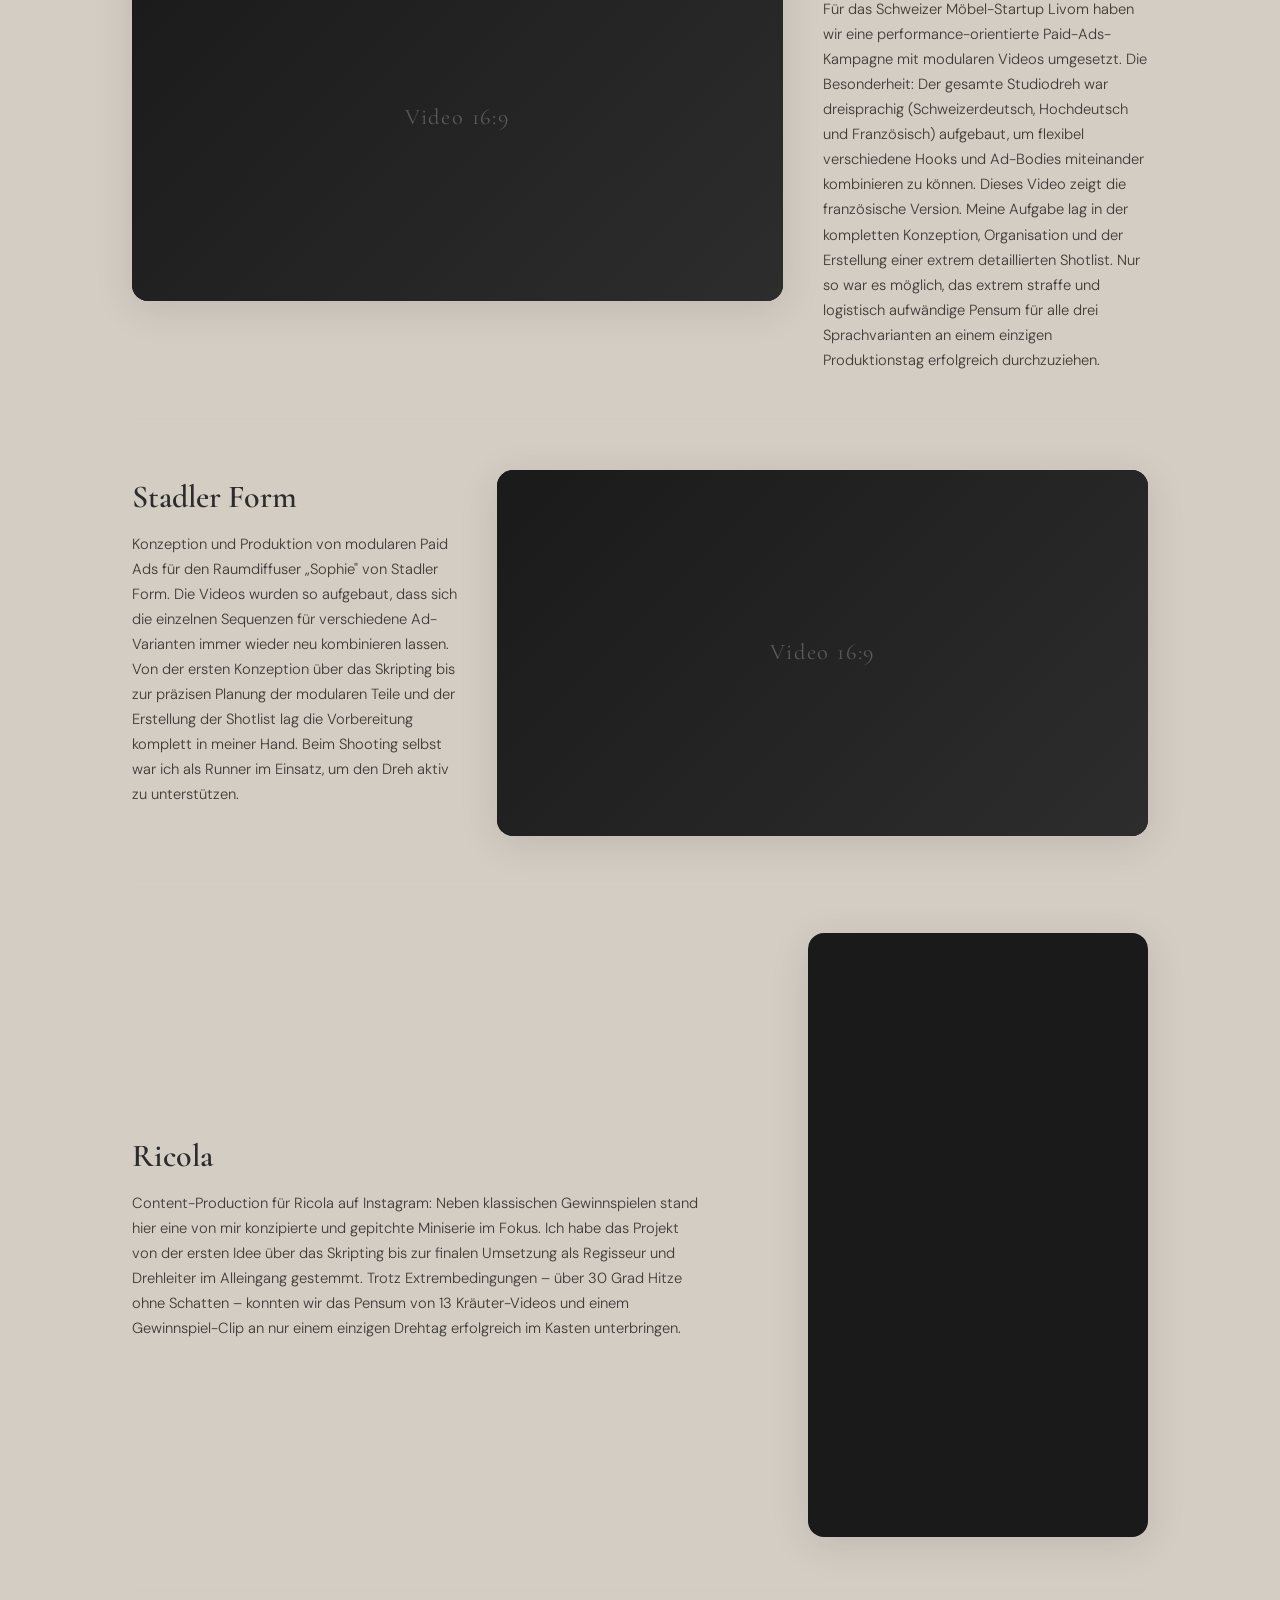
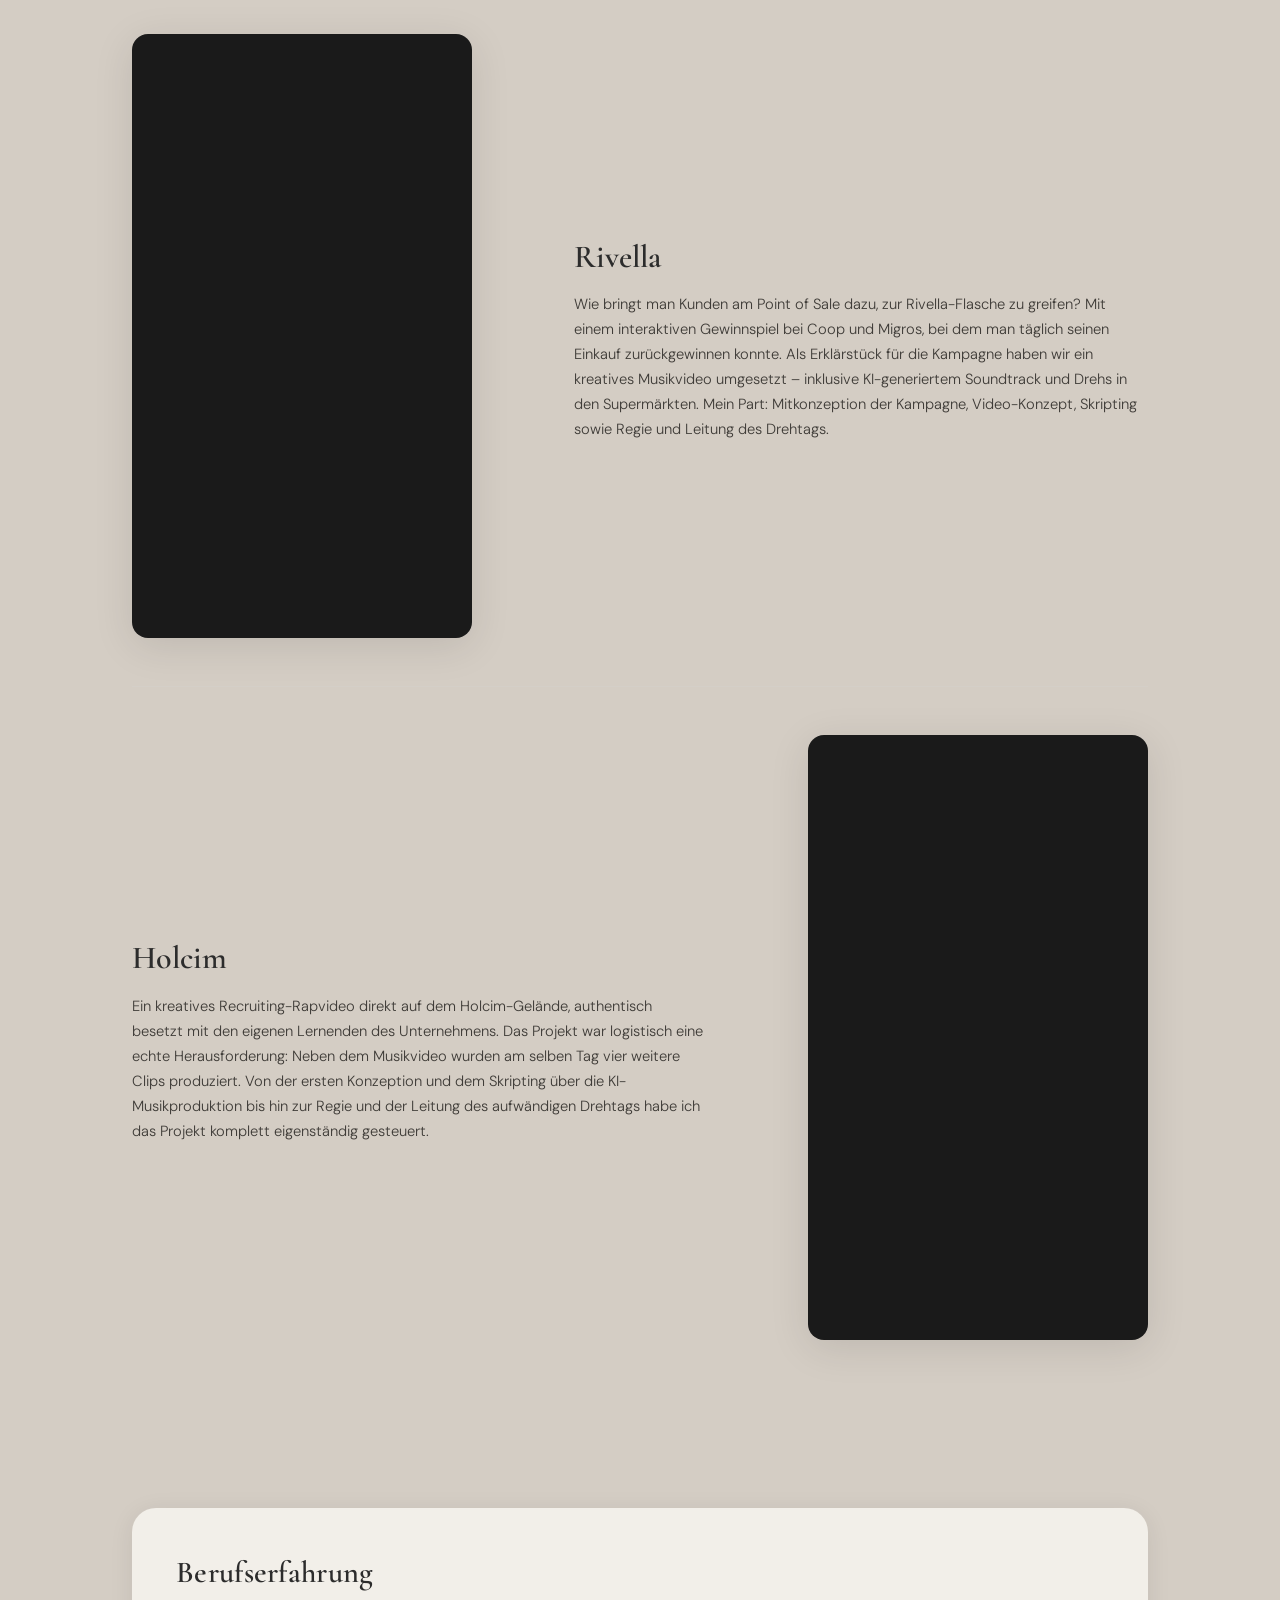
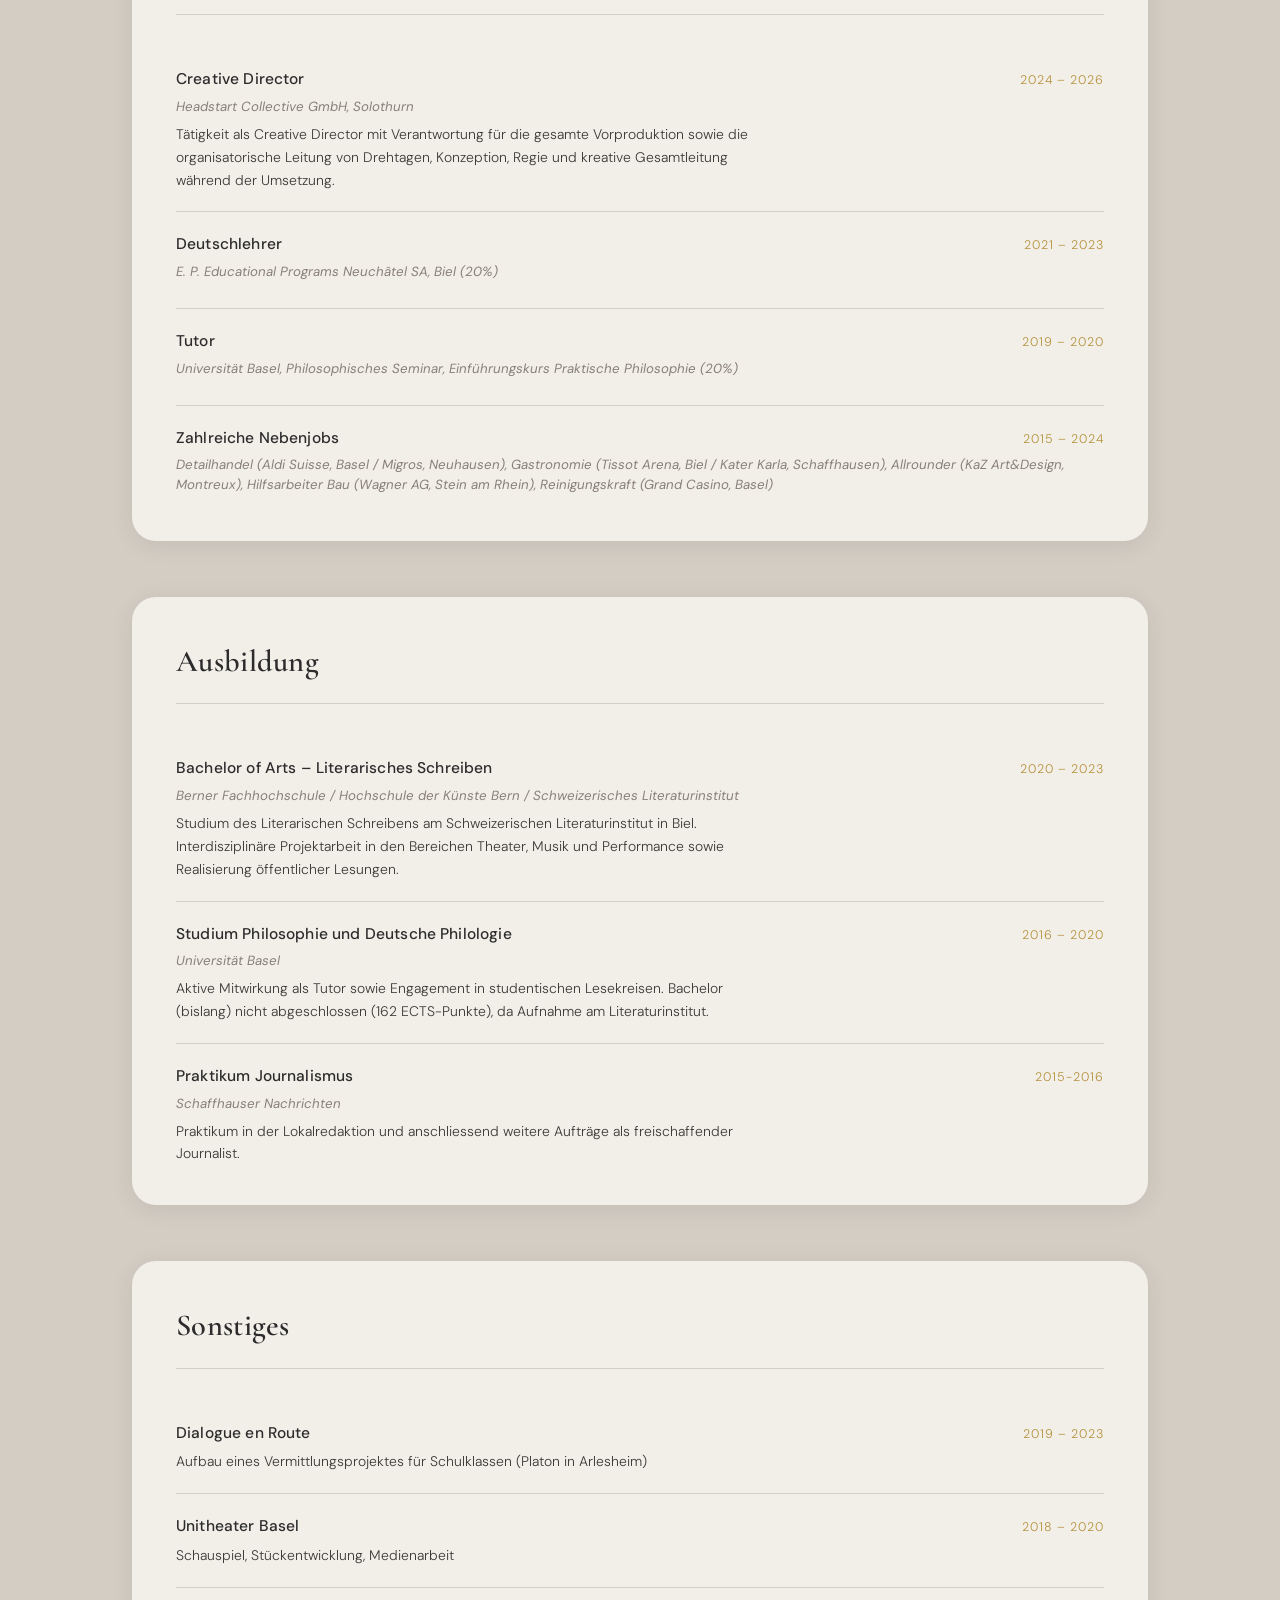
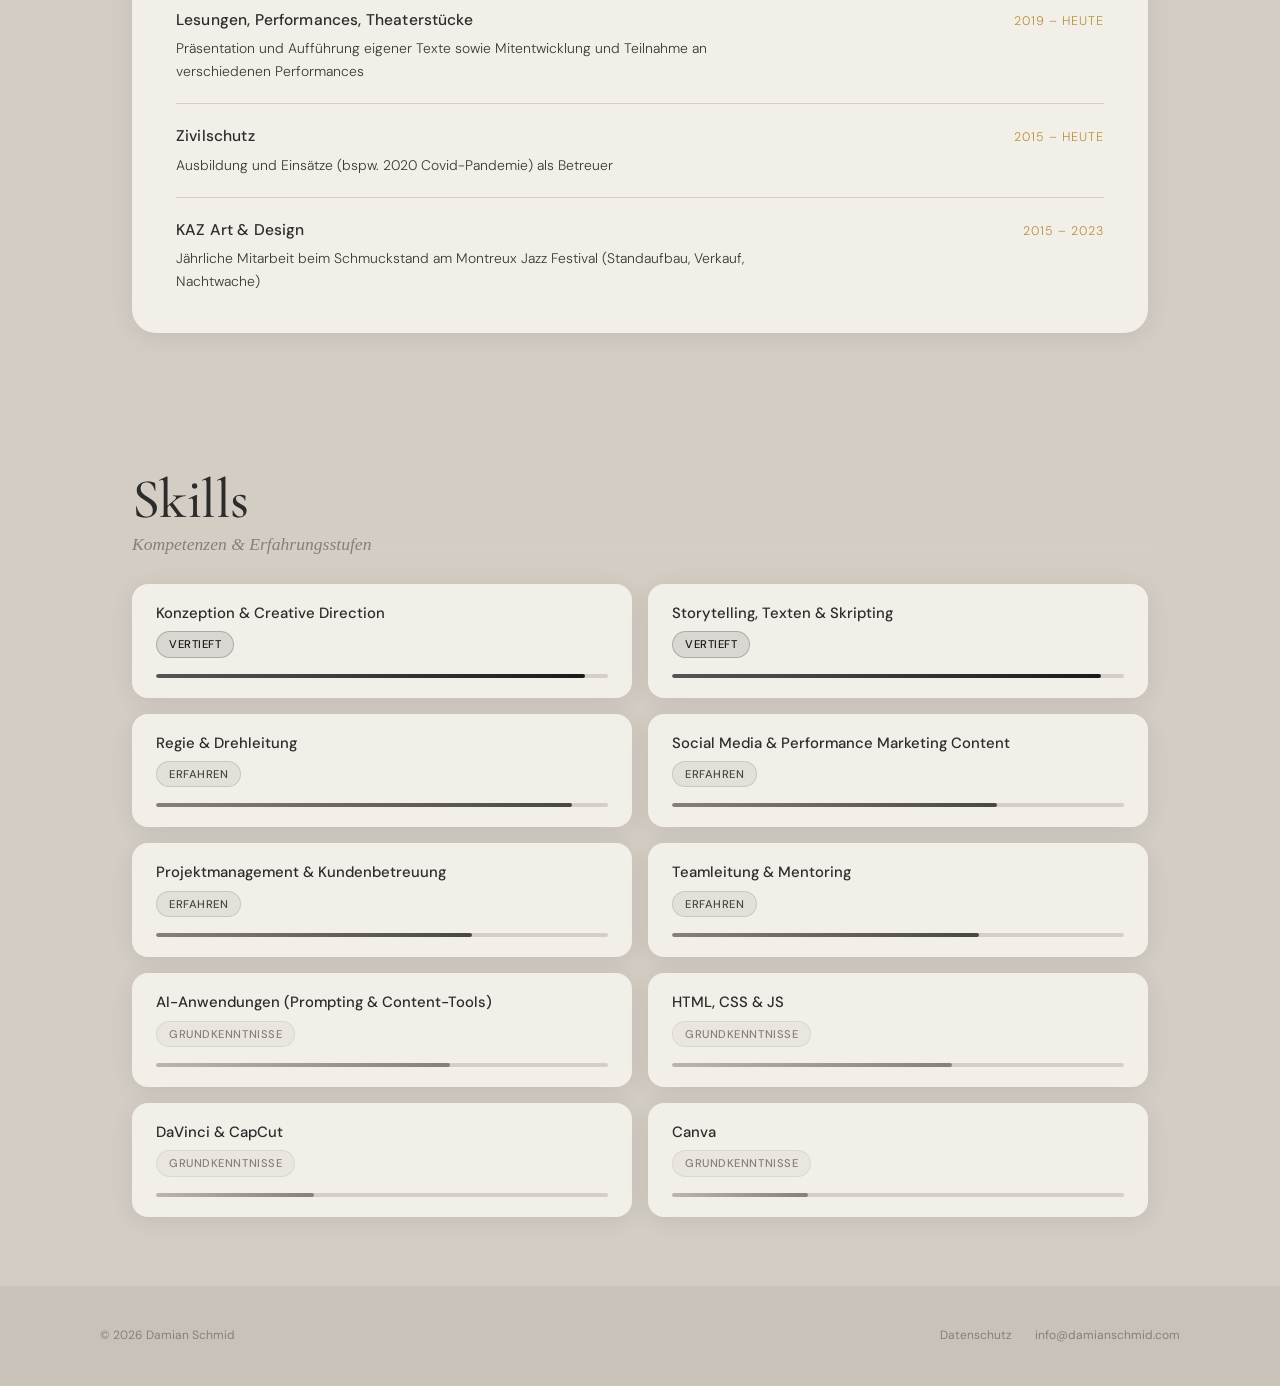
==== commit 67d81c84: "Add files via upload" ====
--- a/index.html
+++ b/index.html
@@ -299,7 +299,7 @@
                 <div class="cv-entry">
                     <div class="cv-entry-header">
                         <h3 class="cv-entry-title">Creative Director</h3>
-                        <span class="cv-entry-period">2024 – heute</span>
+                        <span class="cv-entry-period">2024 – 2026</span>
                     </div>
                     <p class="cv-entry-org">Headstart Collective GmbH, Solothurn</p>
                     <p class="cv-entry-desc">Tätigkeit als Creative Director mit Verantwortung für die gesamte Vorproduktion sowie die organisatorische Leitung von Drehtagen, Konzeption, Regie und kreative Gesamtleitung während der Umsetzung.</p>
